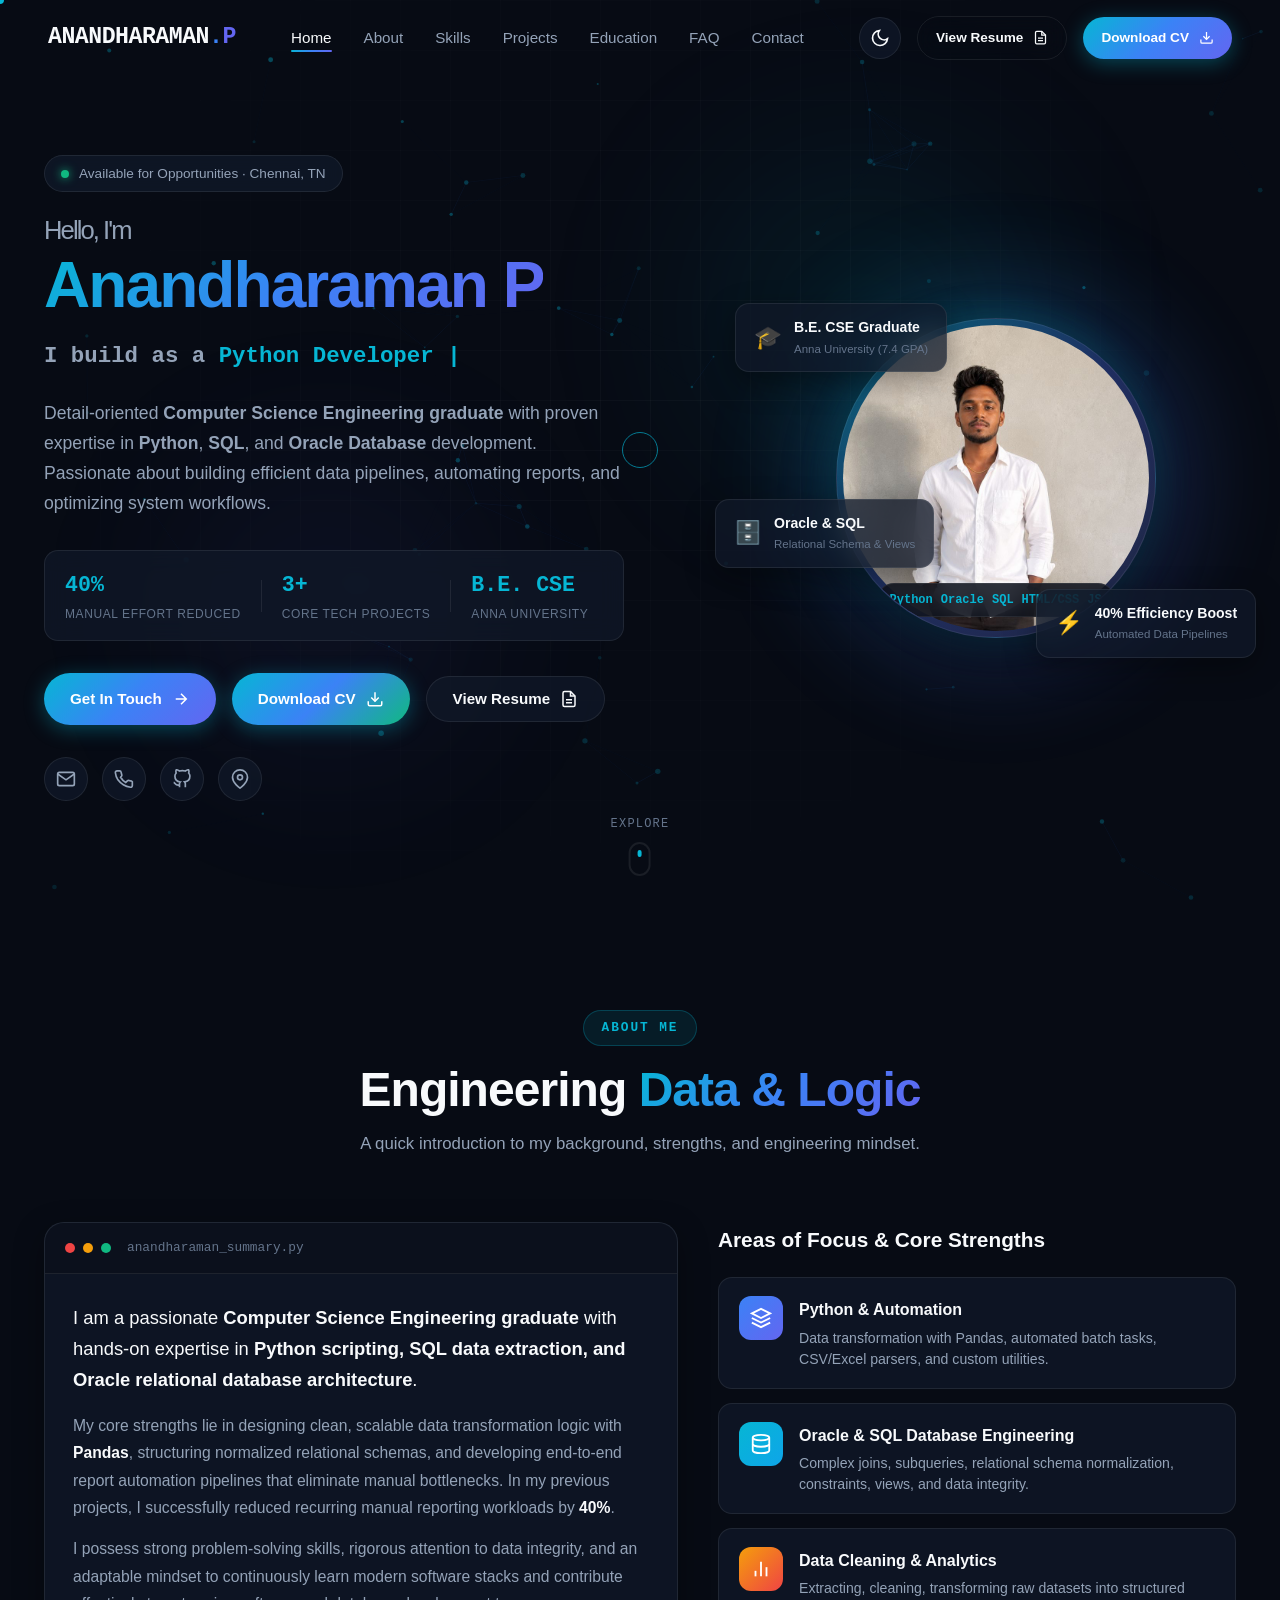
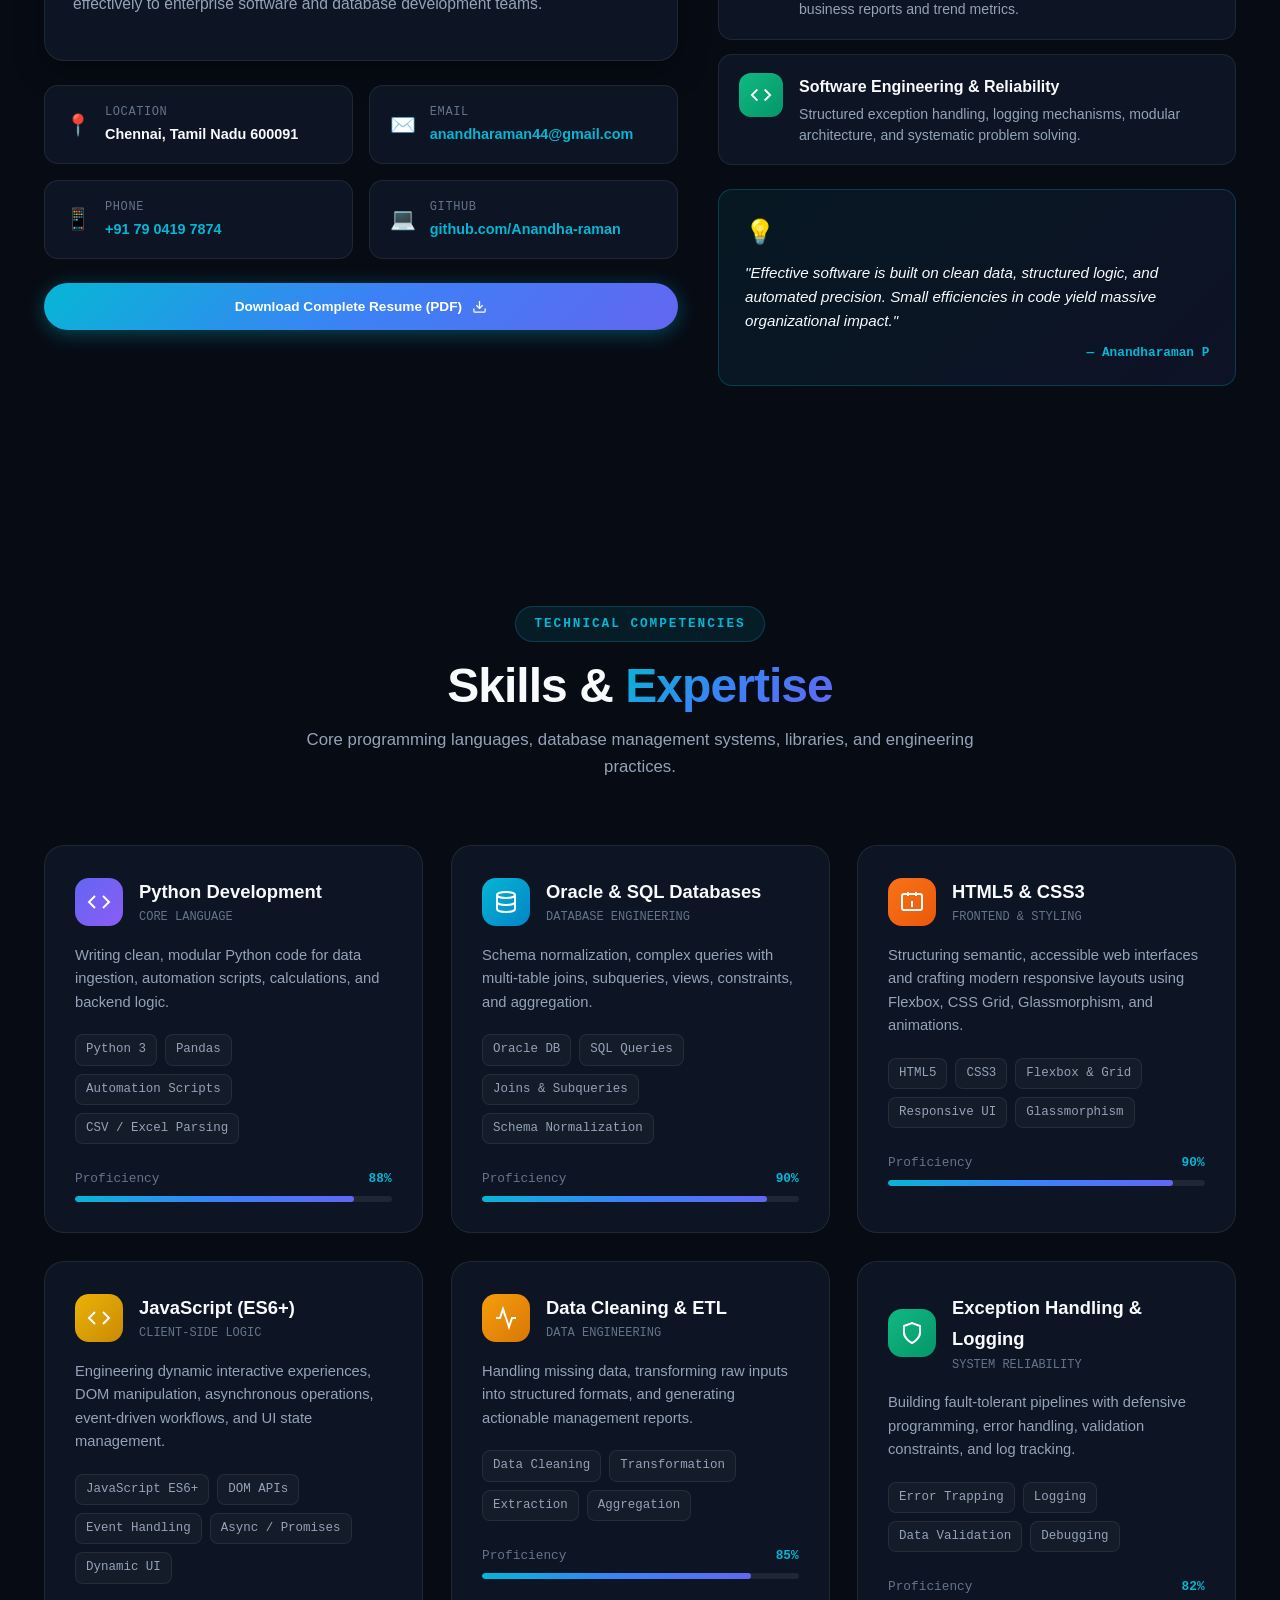
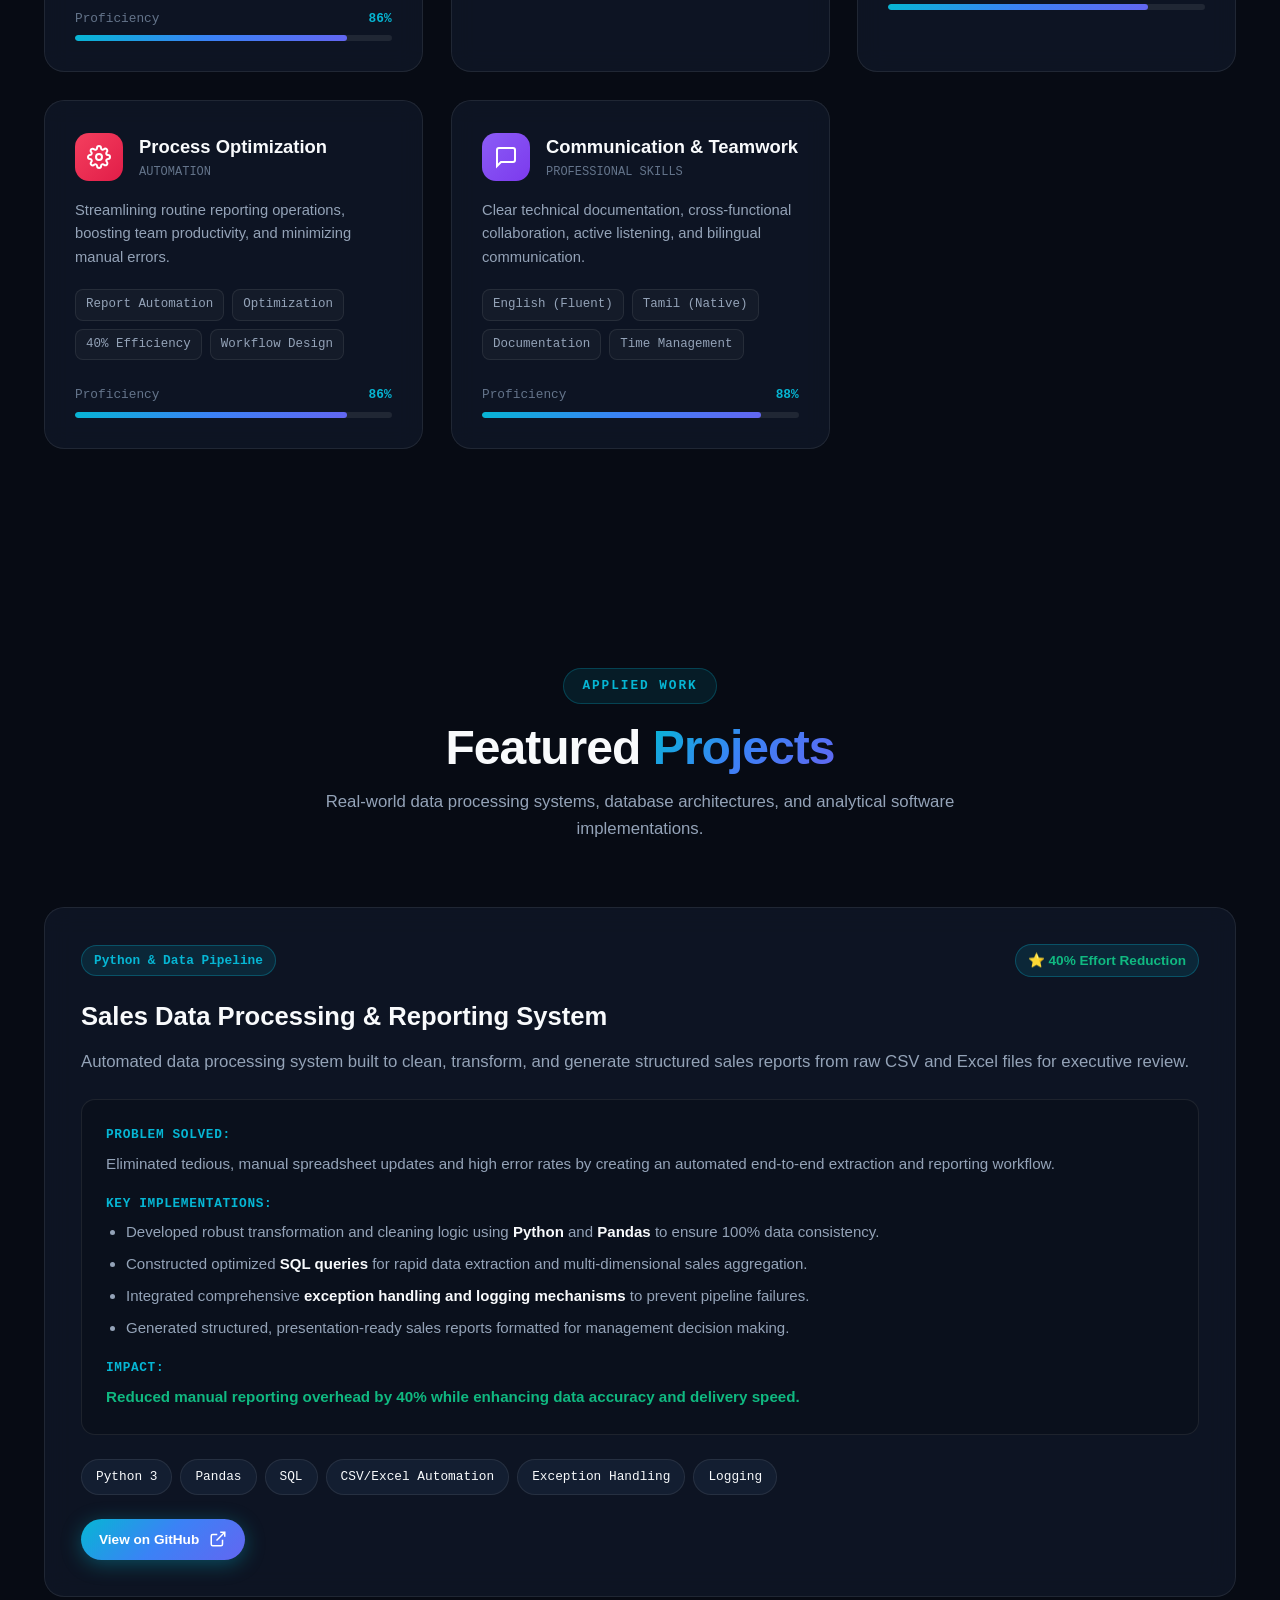
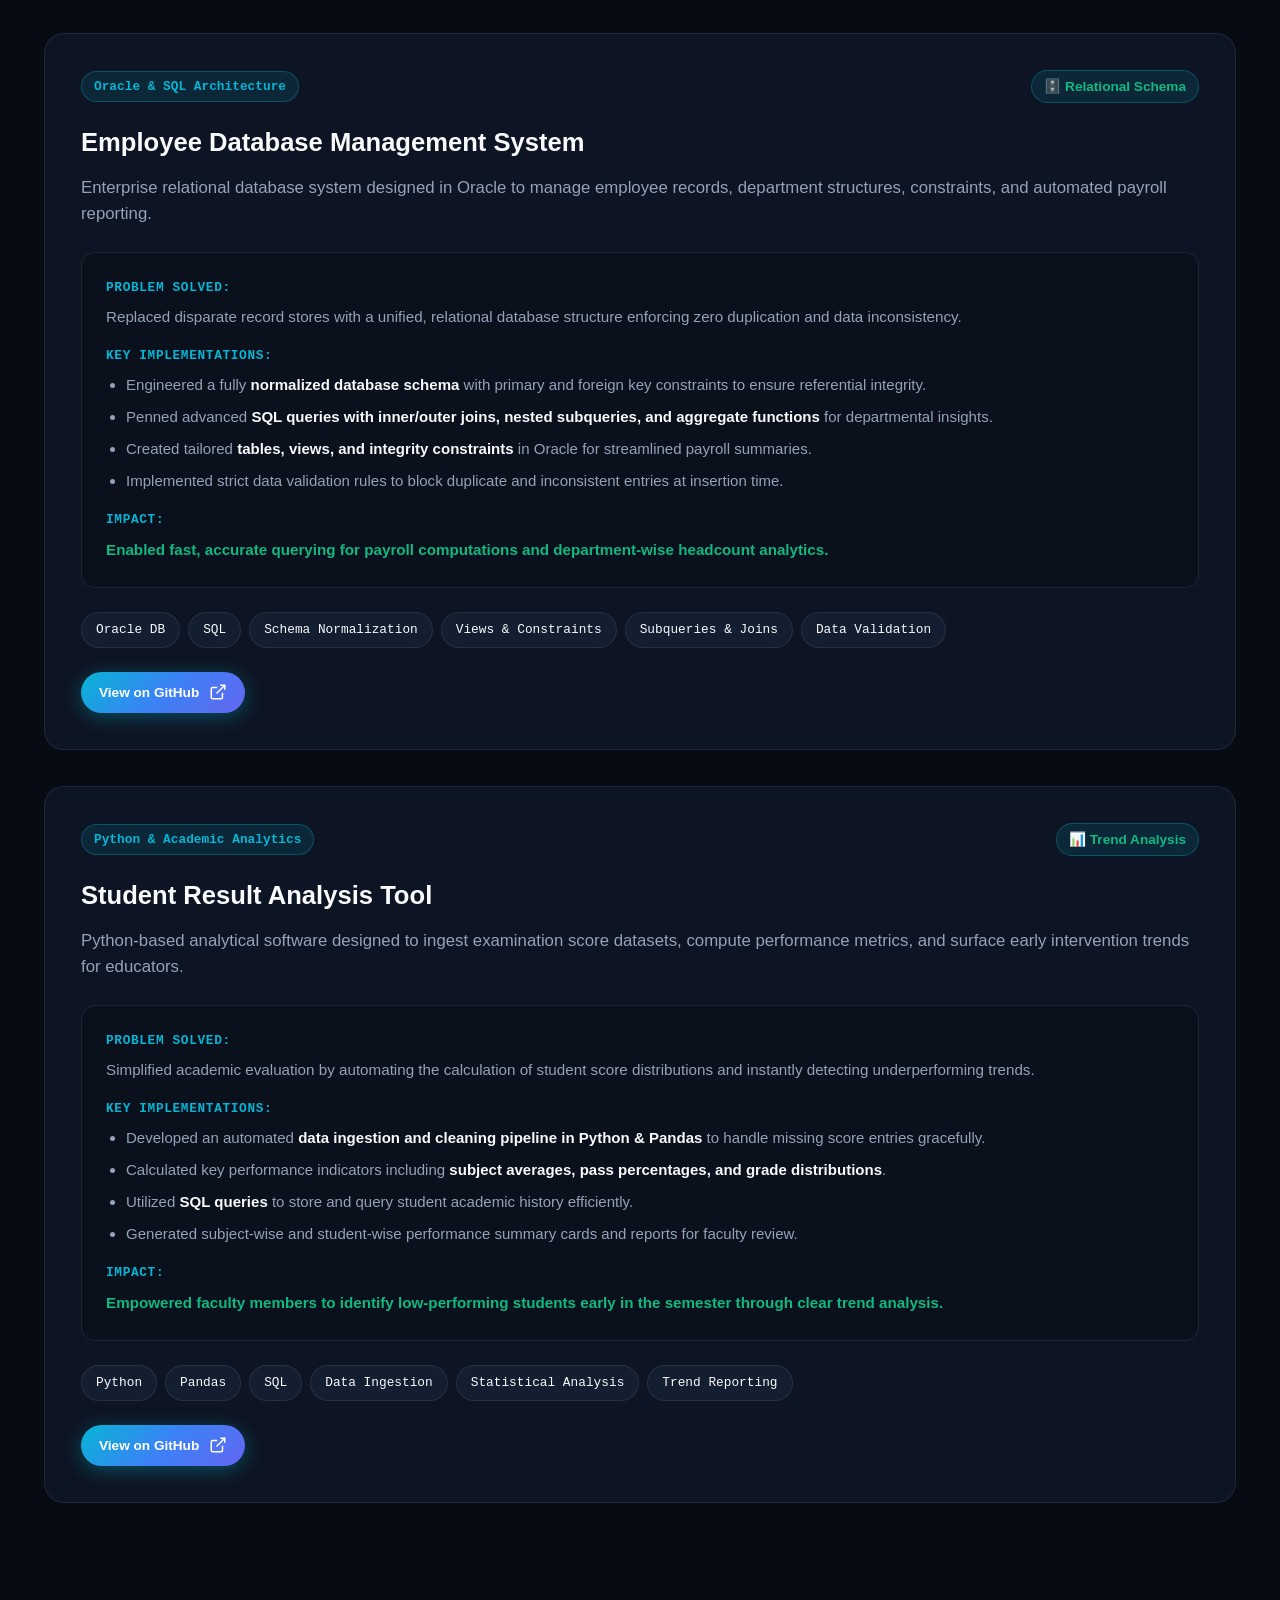
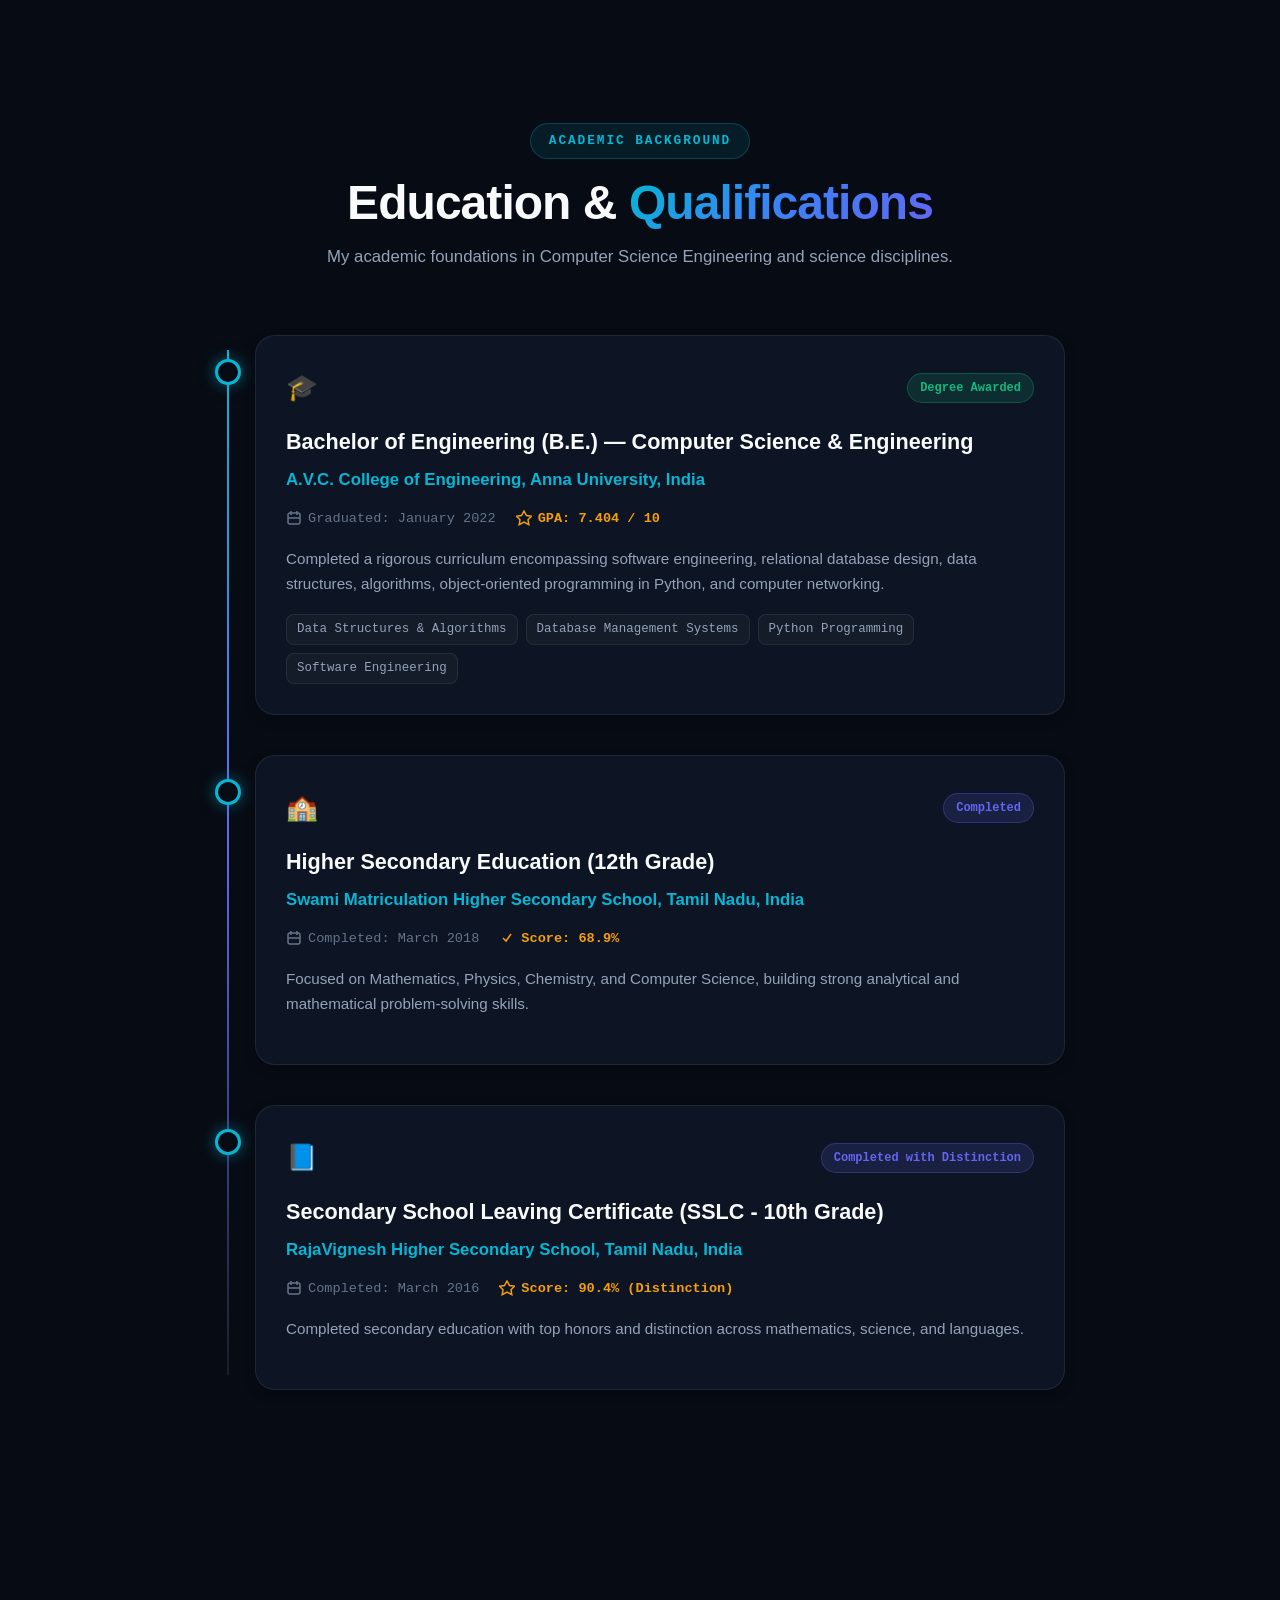
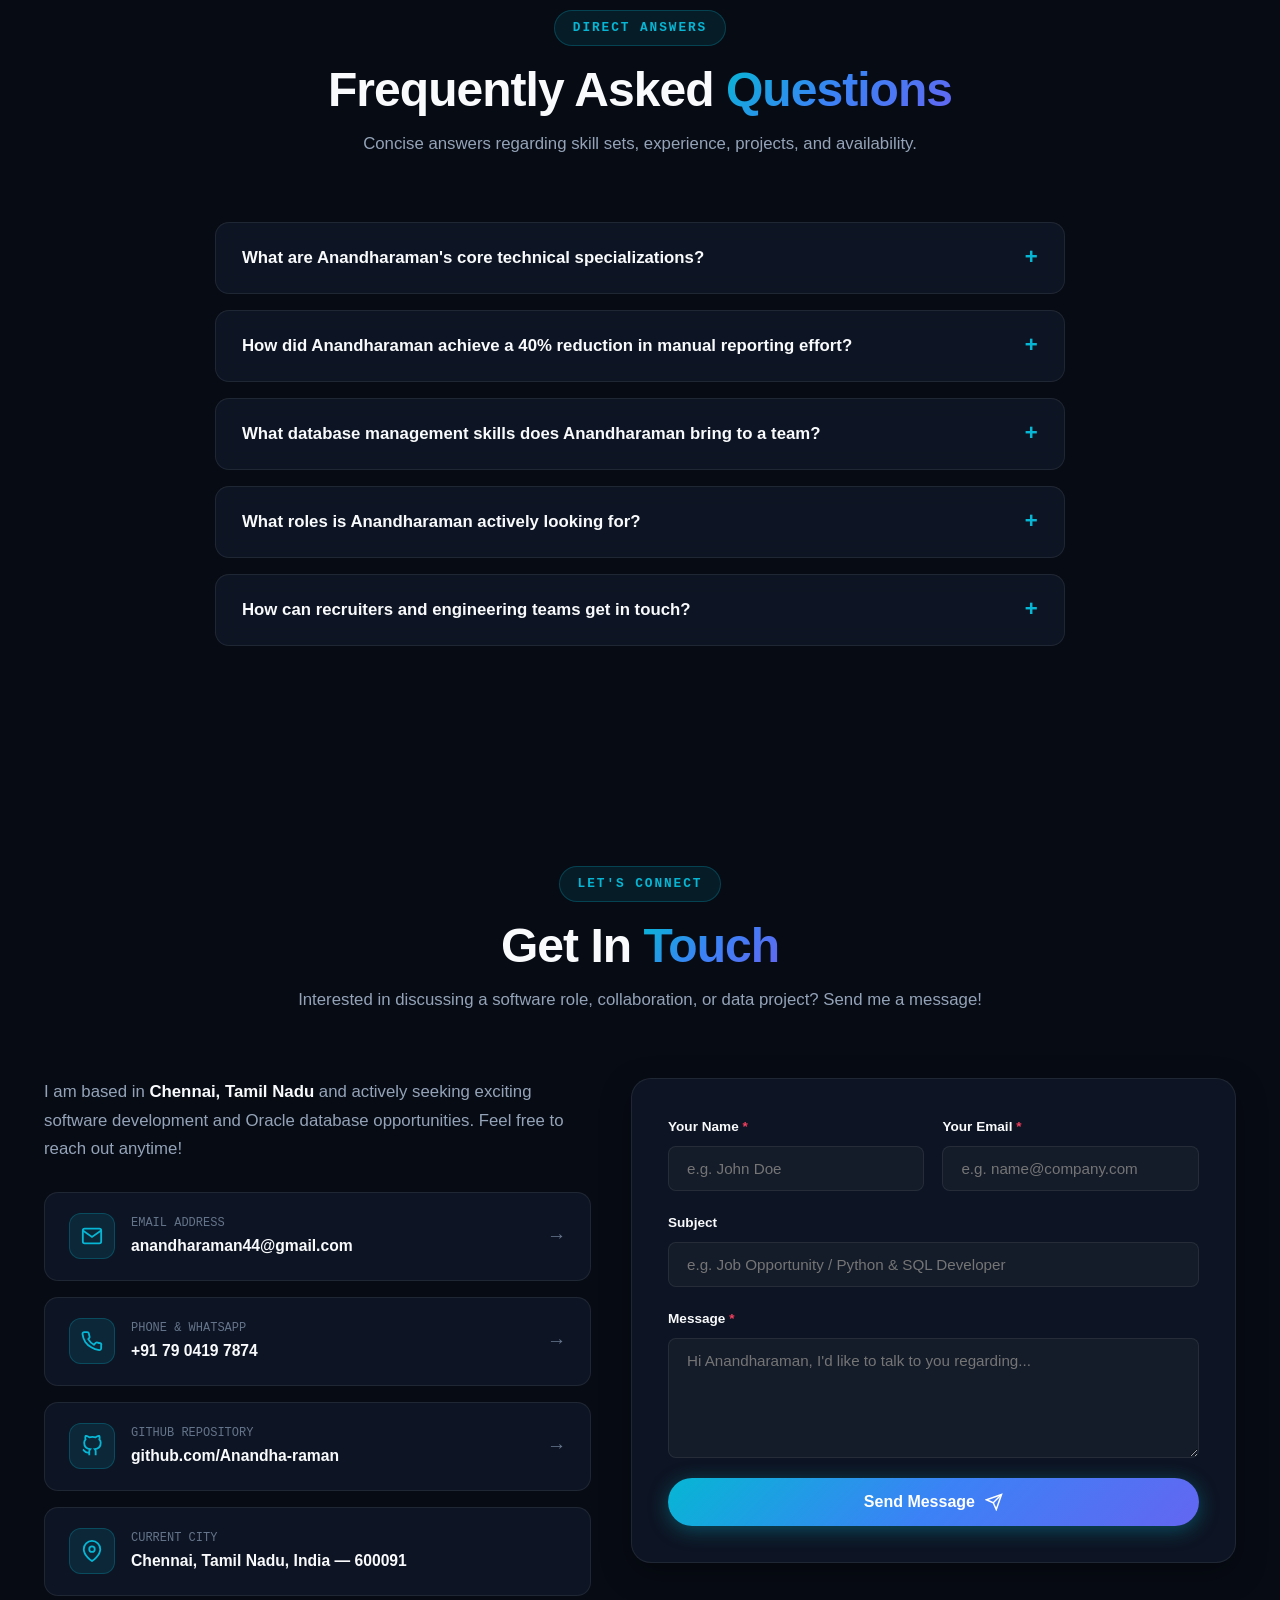
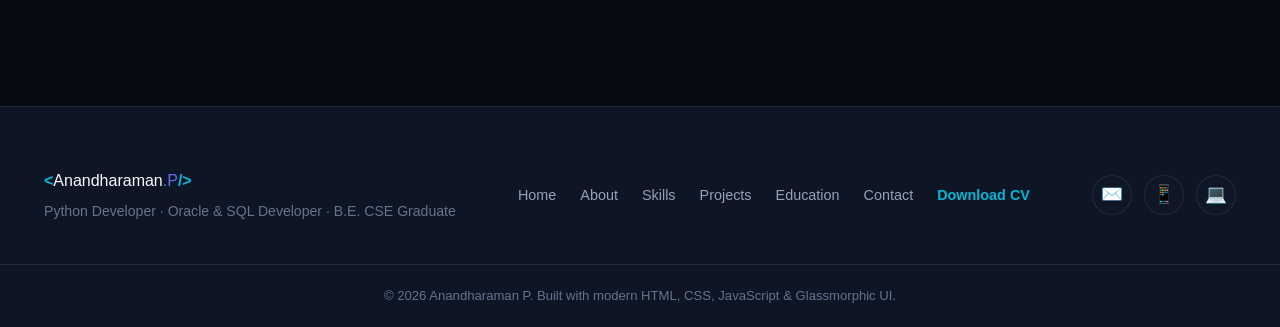
==== index.html @ 37ddfb90 "Add files via upload" ====
<!DOCTYPE html>
<html lang="en" data-theme="dark">

<head>
  <meta charset="UTF-8" />
  <!-- CONSOLE FIX: Suppress harmless file:// unique origin warning (Chrome shows this for file:// + hash, does not break site) -->
  <script>
  (function(){var _e=console.error;console.error=function(){var m=[].slice.call(arguments).join(' ');if(m.indexOf('Unsafe attempt')!==-1&&m.indexOf('file:')!==-1)return;return _e.apply(console,arguments);};})();
  </script>
  <meta name="viewport" content="width=device-width, initial-scale=1.0" />
  <meta name="google-site-verification" content="portfolio-anandharaman-verification" />
  <title>Anandharaman P — Python Developer &amp; Oracle SQL Developer | Portfolio</title>

  <!-- Primary Meta Tags -->
  <meta name="description"
    content="Official portfolio of Anandharaman P — Computer Science Engineering Graduate, Python Developer, and Oracle &amp; SQL Specialist in Chennai, India. Experienced in data processing pipelines, automation, and database design." />
  <meta name="keywords"
    content="Anandharaman P, Anandharaman, Python Developer, Oracle Developer, SQL Developer, Software Developer, Data Processing, Chennai Developer, Tamil Nadu Software Engineer, Pandas, Automation" />
  <meta name="author" content="Anandharaman P" />
  <meta name="robots" content="index, follow" />

  <!-- Open Graph / Facebook / LinkedIn Meta Tags -->
  <meta property="og:type" content="website" />
  <meta property="og:url" content="https://anandha-raman.github.io/portfolio/" />
  <meta property="og:title" content="Anandharaman P — Python Developer &amp; Oracle SQL Specialist" />
  <meta property="og:description"
    content="Explore the official portfolio of Anandharaman P: Python Developer &amp; Oracle SQL Developer with expertise in data pipelines, report automation, and database engineering." />
  <meta property="og:image" content="[data-uri]" />
  <meta property="og:site_name" content="Anandharaman P Portfolio" />
  <meta property="og:locale" content="en_US" />

  <!-- Twitter / X Card Meta Tags -->
  <meta name="twitter:card" content="summary_large_image" />
  <meta name="twitter:title" content="Anandharaman P — Python &amp; Oracle SQL Developer" />
  <meta name="twitter:description"
    content="Portfolio of Anandharaman P — Computer Science Engineer skilled in Python, SQL, Oracle DB, Pandas, and Automation." />
  <meta name="twitter:image" content="[data-uri]" />

  <!-- Fonts & Icons - OFFLINE: Google Fonts removed to fix file:// CORS, using system fonts -->
  <style>
/* ==========================================================================
   PORTFOLIO STYLESHEET — ANANDHARAMAN P
   Python & Oracle SQL Developer Portfolio - OFFLINE VERSION (no external CDN)
   ========================================================================== */

/* Google Fonts removed for offline file:// support - using system font fallbacks defined in --font-main/--font-mono */

/* ==========================================================================
   THEME VARIABLES & COLOR PALETTES
   ========================================================================== */
:root {
  /* Dark Theme (Default) */
  --bg-primary: #070b14;
  --bg-secondary: #0e1626;
  --bg-card: rgba(16, 24, 40, 0.75);
  --bg-card-hover: rgba(22, 33, 54, 0.85);
  --bg-glass: rgba(255, 255, 255, 0.03);
  --border-glass: rgba(255, 255, 255, 0.08);
  --border-glow: rgba(6, 182, 212, 0.4);

  --text-primary: #f8fafc;
  --text-secondary: #94a3b8;
  --text-muted: #64748b;

  --accent-cyan: #06b6d4;
  --accent-blue: #3b82f6;
  --accent-indigo: #6366f1;
  --accent-violet: #8b5cf6;
  --accent-emerald: #10b981;
  --accent-amber: #f59e0b;
  --accent-rose: #f43f5e;

  --gradient-accent: linear-gradient(135deg, #06b6d4 0%, #3b82f6 50%, #6366f1 100%);
  --gradient-glow: radial-gradient(circle at 50% 50%, rgba(6, 182, 212, 0.15), transparent 70%);

  --shadow-sm: 0 4px 12px rgba(0, 0, 0, 0.25);
  --shadow-md: 0 10px 30px rgba(0, 0, 0, 0.35);
  --shadow-lg: 0 20px 50px rgba(0, 0, 0, 0.5);
  --shadow-glow: 0 0 35px rgba(6, 182, 212, 0.25);

  --font-main: 'Outfit', -apple-system, BlinkMacSystemFont, 'Segoe UI', Roboto, sans-serif;
  --font-mono: 'JetBrains Mono', monospace;

  --nav-height: 76px;
  --radius-lg: 20px;
  --radius-md: 14px;
  --radius-sm: 8px;
  --radius-pill: 9999px;

  --transition-fast: 0.2s cubic-bezier(0.4, 0, 0.2, 1);
  --transition-smooth: 0.35s cubic-bezier(0.4, 0, 0.2, 1);
}

[data-theme="light"] {
  --bg-primary: #f8fafc;
  --bg-secondary: #f1f5f9;
  --bg-card: rgba(255, 255, 255, 0.85);
  --bg-card-hover: #ffffff;
  --bg-glass: rgba(0, 0, 0, 0.02);
  --border-glass: rgba(0, 0, 0, 0.08);
  --border-glow: rgba(37, 99, 235, 0.3);

  --text-primary: #0f172a;
  --text-secondary: #475569;
  --text-muted: #94a3b8;

  --accent-cyan: #0284c7;
  --accent-blue: #2563eb;
  --accent-indigo: #4f46e5;
  --accent-violet: #7c3aed;
  --accent-emerald: #059669;
  --accent-amber: #d97706;
  --accent-rose: #e11d48;

  --gradient-accent: linear-gradient(135deg, #0284c7 0%, #2563eb 50%, #4f46e5 100%);
  --gradient-glow: radial-gradient(circle at 50% 50%, rgba(37, 99, 235, 0.1), transparent 70%);

  --shadow-sm: 0 4px 12px rgba(0, 0, 0, 0.05);
  --shadow-md: 0 10px 30px rgba(0, 0, 0, 0.08);
  --shadow-lg: 0 20px 50px rgba(0, 0, 0, 0.12);
  --shadow-glow: 0 0 30px rgba(37, 99, 235, 0.15);
}

/* ==========================================================================
   RESET & BASE
   ========================================================================== */
*,
*::before,
*::after {
  box-sizing: border-box;
  margin: 0;
  padding: 0;
}

html {
  scroll-behavior: smooth;
  scroll-padding-top: var(--nav-height);
  font-size: 16px;
}

body {
  font-family: var(--font-main);
  background-color: var(--bg-primary);
  color: var(--text-primary);
  line-height: 1.7;
  overflow-x: hidden;
  position: relative;
  transition: background-color var(--transition-smooth), color var(--transition-smooth);
}

a {
  color: inherit;
  text-decoration: none;
  transition: color var(--transition-fast);
}

button {
  font-family: inherit;
  cursor: pointer;
  border: none;
  background: none;
}

img {
  max-width: 100%;
  display: block;
  height: auto;
}

ul {
  list-style: none;
}

.container {
  width: 100%;
  max-width: 1240px;
  margin: 0 auto;
  padding: 0 24px;
}

/* ==========================================================================
   CUSTOM CURSOR & CANVAS
   ========================================================================== */
.cursor {
  position: fixed;
  width: 8px;
  height: 8px;
  background: var(--accent-cyan);
  border-radius: 50%;
  pointer-events: none;
  z-index: 9999;
  transform: translate(-50%, -50%);
  transition: width 0.2s, height 0.2s, background-color 0.2s;
}

.cursor-follower {
  position: fixed;
  width: 36px;
  height: 36px;
  border: 1.5px solid var(--accent-cyan);
  border-radius: 50%;
  pointer-events: none;
  z-index: 9998;
  transform: translate(-50%, -50%);
  transition: transform 0.1s ease-out, width 0.2s, height 0.2s, border-color 0.2s, background-color 0.2s;
  opacity: 0.65;
}

@media (pointer: coarse) {

  .cursor,
  .cursor-follower {
    display: none;
  }
}

#particleCanvas {
  position: fixed;
  top: 0;
  left: 0;
  width: 100%;
  height: 100%;
  pointer-events: none;
  z-index: 0;
  opacity: 0.55;
}

/* ==========================================================================
   NAVIGATION
   ========================================================================== */
header {
  position: fixed;
  top: 0;
  left: 0;
  right: 0;
  z-index: 1000;
}

.navbar {
  height: var(--nav-height);
  display: flex;
  align-items: center;
  justify-content: space-between;
  padding: 0 48px;
  transition: background 0.3s, backdrop-filter 0.3s, border-bottom 0.3s, box-shadow 0.3s;
}

.navbar.scrolled {
  background: rgba(11, 16, 27, 0.85);
  backdrop-filter: blur(20px);
  -webkit-backdrop-filter: blur(20px);
  border-bottom: 1px solid var(--border-glass);
  box-shadow: var(--shadow-sm);
}

[data-theme="light"] .navbar.scrolled {
  background: rgba(255, 255, 255, 0.88);
}

.nav-brand .logo-text {
  font-size: 1.45rem;
  font-weight: 800;
  letter-spacing: -0.5px;
  color: var(--text-primary);
  font-family: var(--font-mono);
  display: flex;
  align-items: center;
}

.logo-bracket {
  color: var(--accent-cyan);
  font-weight: 700;
}

.logo-dot {
  color: var(--accent-blue);
}

.logo-accent {
  color: var(--accent-indigo);
}

.nav-links {
  display: flex;
  align-items: center;
  gap: 32px;
}

.nav-link {
  font-size: 0.95rem;
  font-weight: 500;
  color: var(--text-secondary);
  position: relative;
  padding: 6px 0;
  transition: color var(--transition-fast);
}

.nav-link::after {
  content: '';
  position: absolute;
  bottom: 0;
  left: 0;
  width: 0;
  height: 2px;
  background: var(--gradient-accent);
  border-radius: 2px;
  transition: width var(--transition-smooth);
}

.nav-link:hover,
.nav-link.active {
  color: var(--text-primary);
}

.nav-link:hover::after,
.nav-link.active::after {
  width: 100%;
}

.nav-actions {
  display: flex;
  align-items: center;
  gap: 16px;
}

.theme-toggle-btn {
  width: 42px;
  height: 42px;
  border-radius: 50%;
  display: flex;
  align-items: center;
  justify-content: center;
  background: var(--bg-card);
  border: 1px solid var(--border-glass);
  color: var(--text-primary);
  transition: all var(--transition-fast);
}

.theme-toggle-btn:hover {
  background: var(--bg-card-hover);
  border-color: var(--accent-cyan);
  transform: rotate(15deg);
}

.sun-icon {
  width: 20px;
  height: 20px;
  display: none;
}

.moon-icon {
  width: 20px;
  height: 20px;
  display: block;
}

[data-theme="light"] .sun-icon {
  display: block;
}

[data-theme="light"] .moon-icon {
  display: none;
}

.hamburger {
  display: none;
  flex-direction: column;
  gap: 5px;
  padding: 8px;
  border-radius: var(--radius-sm);
  background: var(--bg-card);
  border: 1px solid var(--border-glass);
}

.hamburger span {
  width: 22px;
  height: 2px;
  background: var(--text-primary);
  border-radius: 2px;
  transition: all var(--transition-fast);
}

.hamburger.open span:nth-child(1) {
  transform: rotate(45deg) translate(5px, 5px);
}

.hamburger.open span:nth-child(2) {
  opacity: 0;
}

.hamburger.open span:nth-child(3) {
  transform: rotate(-45deg) translate(5px, -5px);
}

/* ==========================================================================
   BUTTONS & COMMON UI
   ========================================================================== */
.btn {
  display: inline-flex;
  align-items: center;
  justify-content: center;
  gap: 10px;
  padding: 13px 26px;
  font-size: 0.95rem;
  font-weight: 600;
  border-radius: var(--radius-pill);
  transition: all var(--transition-smooth);
  position: relative;
  overflow: hidden;
  white-space: nowrap;
}

.btn svg {
  width: 18px;
  height: 18px;
  transition: transform var(--transition-fast);
}

.btn:hover svg {
  transform: translateX(3px);
}

.btn-primary {
  background: var(--gradient-accent);
  color: #ffffff;
  box-shadow: 0 4px 20px rgba(6, 182, 212, 0.35);
}

.btn-primary:hover {
  box-shadow: 0 8px 30px rgba(6, 182, 212, 0.55);
  transform: translateY(-2px);
}

.btn-outline {
  background: transparent;
  color: var(--text-primary);
  border: 1.5px solid var(--border-glass);
  backdrop-filter: blur(10px);
}

.btn-outline:hover {
  border-color: var(--accent-cyan);
  background: rgba(6, 182, 212, 0.08);
  transform: translateY(-2px);
}

.btn-glass {
  background: var(--bg-card);
  border: 1px solid var(--border-glass);
  color: var(--text-primary);
  backdrop-filter: blur(10px);
}

.btn-glass:hover {
  background: var(--bg-card-hover);
  border-color: var(--accent-indigo);
  transform: translateY(-2px);
}

.btn-sm {
  padding: 9px 18px;
  font-size: 0.85rem;
}

.icon-sm {
  width: 15px !important;
  height: 15px !important;
}

.btn-accent {
  background: linear-gradient(135deg, #06b6d4 0%, #3b82f6 50%, #10b981 100%);
  color: #ffffff;
  box-shadow: 0 4px 20px rgba(6, 182, 212, 0.35);
}

.btn-accent:hover {
  box-shadow: 0 8px 30px rgba(6, 182, 212, 0.55);
  transform: translateY(-2px);
}

.about-download-box {
  margin-top: 24px;
}

.about-download-box .btn {
  width: 100%;
  padding: 12px 20px;
}

.modal-actions {
  display: flex;
  align-items: center;
  gap: 12px;
  flex-wrap: wrap;
}

.footer-download-link {
  color: var(--accent-cyan) !important;
  font-weight: 600;
}

.accent-text {
  background: var(--gradient-accent);
  -webkit-background-clip: text;
  -webkit-text-fill-color: transparent;
  background-clip: text;
}

.accent-link {
  color: var(--accent-cyan);
  font-weight: 600;
  text-decoration: underline;
  text-underline-offset: 4px;
}

/* ==========================================================================
   SECTIONS GENERAL
   ========================================================================== */
.section {
  padding: 110px 0;
  position: relative;
  z-index: 1;
}

.section-header {
  text-align: center;
  max-width: 700px;
  margin: 0 auto 64px;
}

.section-tag {
  display: inline-block;
  font-family: var(--font-mono);
  font-size: 0.8rem;
  font-weight: 600;
  text-transform: uppercase;
  letter-spacing: 0.15em;
  color: var(--accent-cyan);
  background: rgba(6, 182, 212, 0.1);
  border: 1px solid rgba(6, 182, 212, 0.25);
  border-radius: var(--radius-pill);
  padding: 6px 18px;
  margin-bottom: 16px;
}

.section-title {
  font-size: clamp(2rem, 3.8vw, 3rem);
  font-weight: 800;
  letter-spacing: -0.02em;
  line-height: 1.15;
  margin-bottom: 14px;
}

.section-subtitle {
  font-size: 1.05rem;
  color: var(--text-secondary);
  line-height: 1.6;
}

/* ==========================================================================
   SCROLL REVEAL ANIMATIONS
   ========================================================================== */
.reveal-up,
.reveal-left,
.reveal-right {
  opacity: 0;
  transition: opacity 0.8s cubic-bezier(0.16, 1, 0.3, 1), transform 0.8s cubic-bezier(0.16, 1, 0.3, 1);
  will-change: opacity, transform;
}

.reveal-up {
  transform: translateY(40px);
}

.reveal-left {
  transform: translateX(-40px);
}

.reveal-right {
  transform: translateX(40px);
}

.reveal-up.in-view,
.reveal-left.in-view,
.reveal-right.in-view {
  opacity: 1;
  transform: translate(0, 0);
}

/* ==========================================================================
   HERO SECTION
   ========================================================================== */
.hero {
  min-height: 100vh;
  padding-top: calc(var(--nav-height) + 40px);
  padding-bottom: 60px;
  display: flex;
  align-items: center;
  position: relative;
  overflow: hidden;
  z-index: 1;
}

.hero-bg-grid {
  position: absolute;
  top: 0;
  left: 0;
  width: 100%;
  height: 100%;
  background-image: linear-gradient(var(--border-glass) 1px, transparent 1px), linear-gradient(90deg, var(--border-glass) 1px, transparent 1px);
  background-size: 50px 50px;
  opacity: 0.35;
  mask-image: radial-gradient(circle at 50% 40%, black, transparent 80%);
  -webkit-mask-image: radial-gradient(circle at 50% 40%, black, transparent 80%);
  pointer-events: none;
}

.hero-bg-glow {
  position: absolute;
  border-radius: 50%;
  filter: blur(100px);
  pointer-events: none;
  opacity: 0.45;
  z-index: -1;
}

.hero-glow-1 {
  width: 450px;
  height: 450px;
  top: 10%;
  right: 15%;
  background: radial-gradient(circle, rgba(6, 182, 212, 0.35), transparent 70%);
}

.hero-glow-2 {
  width: 400px;
  height: 400px;
  bottom: 10%;
  left: 10%;
  background: radial-gradient(circle, rgba(99, 102, 241, 0.3), transparent 70%);
}

.hero-container {
  width: 100%;
  max-width: 1240px;
  margin: 0 auto;
  padding: 0 24px;
  display: grid;
  grid-template-columns: 1.15fr 0.85fr;
  align-items: center;
  gap: 60px;
}

.hero-badge {
  display: inline-flex;
  align-items: center;
  gap: 10px;
  background: rgba(16, 24, 40, 0.8);
  border: 1px solid var(--border-glass);
  padding: 6px 16px;
  border-radius: var(--radius-pill);
  font-size: 0.85rem;
  font-weight: 500;
  color: var(--text-secondary);
  margin-bottom: 24px;
  backdrop-filter: blur(10px);
}

[data-theme="light"] .hero-badge {
  background: rgba(255, 255, 255, 0.9);
}

.badge-pulse {
  width: 8px;
  height: 8px;
  border-radius: 50%;
  background: var(--accent-emerald);
  box-shadow: 0 0 10px var(--accent-emerald);
  animation: pulseGlow 2s infinite;
}

@keyframes pulseGlow {
  0% {
    transform: scale(0.95);
    box-shadow: 0 0 0 0 rgba(16, 185, 129, 0.7);
  }

  70% {
    transform: scale(1.1);
    box-shadow: 0 0 0 8px rgba(16, 185, 129, 0);
  }

  100% {
    transform: scale(0.95);
    box-shadow: 0 0 0 0 rgba(16, 185, 129, 0);
  }
}

.hero-name {
  font-size: clamp(2.5rem, 5vw, 4.2rem);
  font-weight: 900;
  line-height: 1.1;
  letter-spacing: -0.03em;
  margin-bottom: 16px;
}

.hero-name .greeting {
  display: block;
  font-size: clamp(1.2rem, 2vw, 1.6rem);
  font-weight: 500;
  color: var(--text-secondary);
  margin-bottom: 6px;
}

.name-highlight {
  background: var(--gradient-accent);
  -webkit-background-clip: text;
  -webkit-text-fill-color: transparent;
  background-clip: text;
}

.hero-role {
  font-family: var(--font-mono);
  font-size: clamp(1.1rem, 2vw, 1.4rem);
  font-weight: 600;
  color: var(--text-secondary);
  margin-bottom: 24px;
  min-height: 36px;
}

.typed-text {
  color: var(--accent-cyan);
}

.typed-cursor {
  color: var(--accent-cyan);
  animation: blink 1s infinite;
}

@keyframes blink {

  0%,
  100% {
    opacity: 1;
  }

  50% {
    opacity: 0;
  }
}

.hero-desc {
  font-size: 1.1rem;
  color: var(--text-secondary);
  line-height: 1.7;
  max-width: 580px;
  margin-bottom: 32px;
}

.hero-metrics {
  display: flex;
  align-items: center;
  gap: 20px;
  padding: 16px 20px;
  background: var(--bg-card);
  border: 1px solid var(--border-glass);
  border-radius: var(--radius-md);
  backdrop-filter: blur(12px);
  margin-bottom: 32px;
  max-width: 580px;
}

.metric-pill {
  display: flex;
  flex-direction: column;
}

.metric-val {
  font-size: 1.35rem;
  font-weight: 800;
  color: var(--accent-cyan);
  font-family: var(--font-mono);
}

.metric-label {
  font-size: 0.75rem;
  color: var(--text-muted);
  text-transform: uppercase;
  letter-spacing: 0.05em;
}

.metric-divider {
  width: 1px;
  height: 32px;
  background: var(--border-glass);
}

.hero-cta {
  display: flex;
  align-items: center;
  flex-wrap: wrap;
  gap: 16px;
  margin-bottom: 32px;
}

.hero-socials {
  display: flex;
  align-items: center;
  gap: 14px;
}

.social-icon {
  width: 44px;
  height: 44px;
  border-radius: 50%;
  display: flex;
  align-items: center;
  justify-content: center;
  background: var(--bg-card);
  border: 1px solid var(--border-glass);
  color: var(--text-secondary);
  transition: all var(--transition-smooth);
}

.social-icon svg {
  width: 20px;
  height: 20px;
}

.social-icon:hover {
  background: var(--bg-card-hover);
  border-color: var(--accent-cyan);
  color: var(--accent-cyan);
  transform: translateY(-3px) scale(1.05);
  box-shadow: 0 6px 20px rgba(6, 182, 212, 0.25);
}

/* Hero Avatar with 3D Interaction */
.hero-avatar-wrap {
  position: relative;
  display: flex;
  justify-content: center;
  align-items: center;
  perspective: 1000px;
}

.avatar-glow-ring {
  position: absolute;
  width: 380px;
  height: 380px;
  border-radius: 50%;
  background: var(--gradient-accent);
  opacity: 0.25;
  filter: blur(50px);
  animation: pulseAvatar 6s infinite alternate;
}

@keyframes pulseAvatar {
  0% {
    transform: scale(0.9);
    opacity: 0.2;
  }

  100% {
    transform: scale(1.1);
    opacity: 0.35;
  }
}

.avatar-container {
  width: 320px;
  height: 320px;
  border-radius: 50%;
  padding: 6px;
  background: linear-gradient(135deg, rgba(6, 182, 212, 0.4), rgba(99, 102, 241, 0.2), rgba(255, 255, 255, 0.05));
  border: 1px solid var(--border-glass);
  box-shadow: var(--shadow-lg), var(--shadow-glow);
  position: relative;
  overflow: hidden;
  transition: transform 0.3s ease-out;
}

.avatar-photo {
  width: 100%;
  height: 100%;
  object-fit: cover;
  object-position: center top;
  border-radius: 50%;
}

.avatar-tech-overlay {
  position: absolute;
  bottom: 20px;
  left: 50%;
  transform: translateX(-50%);
  display: flex;
  gap: 8px;
  background: rgba(11, 16, 27, 0.85);
  backdrop-filter: blur(10px);
  padding: 6px 12px;
  border-radius: var(--radius-pill);
  border: 1px solid var(--border-glass);
}

.tech-chip {
  font-size: 0.75rem;
  font-family: var(--font-mono);
  font-weight: 600;
  color: var(--accent-cyan);
}

/* Floating Badges */
.floating-badge {
  position: absolute;
  display: flex;
  align-items: center;
  gap: 12px;
  padding: 12px 18px;
  background: var(--bg-card);
  border: 1px solid var(--border-glass);
  border-radius: var(--radius-md);
  backdrop-filter: blur(16px);
  box-shadow: var(--shadow-md);
  z-index: 10;
  transition: transform var(--transition-smooth);
}

.floating-badge:hover {
  transform: translateY(-4px) scale(1.03);
  border-color: var(--accent-cyan);
}

.badge-top-left {
  top: -15px;
  left: -20px;
  animation: floatAnim 4s ease-in-out infinite;
}

.badge-bottom-right {
  bottom: -20px;
  right: -20px;
  animation: floatAnim 4s ease-in-out infinite 2s;
}

.badge-bottom-left {
  bottom: 70px;
  left: -40px;
  animation: floatAnim 5s ease-in-out infinite 1s;
}

@keyframes floatAnim {

  0%,
  100% {
    transform: translateY(0);
  }

  50% {
    transform: translateY(-8px);
  }
}

.fb-icon {
  font-size: 1.4rem;
}

.fb-content {
  display: flex;
  flex-direction: column;
}

.fb-title {
  font-size: 0.88rem;
  font-weight: 700;
  color: var(--text-primary);
}

.fb-subtitle {
  font-size: 0.72rem;
  color: var(--text-muted);
}

.scroll-indicator {
  position: absolute;
  bottom: 24px;
  left: 50%;
  transform: translateX(-50%);
  display: flex;
  flex-direction: column;
  align-items: center;
  gap: 8px;
  color: var(--text-muted);
  font-size: 0.75rem;
  font-family: var(--font-mono);
  text-transform: uppercase;
  letter-spacing: 0.1em;
  transition: color var(--transition-fast);
}

.scroll-indicator:hover {
  color: var(--accent-cyan);
}

.mouse-icon {
  width: 22px;
  height: 34px;
  border: 2px solid var(--border-glass);
  border-radius: 12px;
  position: relative;
}

.mouse-icon .wheel {
  width: 4px;
  height: 7px;
  background: var(--accent-cyan);
  border-radius: 2px;
  position: absolute;
  top: 6px;
  left: 50%;
  transform: translateX(-50%);
  animation: mouseWheel 1.8s infinite;
}

@keyframes mouseWheel {
  0% {
    transform: translate(-50%, 0);
    opacity: 1;
  }

  100% {
    transform: translate(-50%, 12px);
    opacity: 0;
  }
}

/* ==========================================================================
   ABOUT SECTION
   ========================================================================== */
.about-grid {
  display: grid;
  grid-template-columns: 1.1fr 0.9fr;
  gap: 40px;
  align-items: start;
}

.bio-card {
  background: var(--bg-card);
  border: 1px solid var(--border-glass);
  border-radius: var(--radius-lg);
  overflow: hidden;
  backdrop-filter: blur(12px);
  box-shadow: var(--shadow-md);
  margin-bottom: 24px;
}

.bio-card-header {
  display: flex;
  align-items: center;
  gap: 8px;
  padding: 14px 20px;
  background: rgba(0, 0, 0, 0.2);
  border-bottom: 1px solid var(--border-glass);
}

.terminal-dot {
  width: 10px;
  height: 10px;
  border-radius: 50%;
}

.terminal-dot.red {
  background: #ef4444;
}

.terminal-dot.yellow {
  background: #f59e0b;
}

.terminal-dot.green {
  background: #10b981;
}

.terminal-title {
  margin-left: 8px;
  font-family: var(--font-mono);
  font-size: 0.8rem;
  color: var(--text-muted);
}

.bio-card-body {
  padding: 28px;
}

.about-lead {
  font-size: 1.15rem;
  font-weight: 500;
  color: var(--text-primary);
  line-height: 1.7;
  margin-bottom: 16px;
}

.about-text {
  font-size: 0.98rem;
  color: var(--text-secondary);
  line-height: 1.75;
  margin-bottom: 14px;
}

.about-text strong {
  color: var(--text-primary);
}

.about-info-grid {
  display: grid;
  grid-template-columns: repeat(2, 1fr);
  gap: 16px;
}

.info-item {
  display: flex;
  align-items: center;
  gap: 14px;
  padding: 16px 20px;
  background: var(--bg-card);
  border: 1px solid var(--border-glass);
  border-radius: var(--radius-md);
  backdrop-filter: blur(10px);
  transition: all var(--transition-smooth);
}

.info-item:hover {
  border-color: var(--accent-cyan);
  transform: translateY(-2px);
  box-shadow: var(--shadow-sm);
}

.info-icon {
  font-size: 1.3rem;
}

.info-meta {
  display: flex;
  flex-direction: column;
}

.info-title {
  font-size: 0.75rem;
  color: var(--text-muted);
  text-transform: uppercase;
  letter-spacing: 0.05em;
  font-family: var(--font-mono);
}

.info-desc {
  font-size: 0.9rem;
  font-weight: 600;
  color: var(--text-primary);
}

.info-link {
  font-size: 0.9rem;
  font-weight: 600;
  color: var(--accent-cyan);
}

.info-link:hover {
  text-decoration: underline;
}

/* About Focus List */
.focus-heading {
  font-size: 1.3rem;
  font-weight: 700;
  margin-bottom: 20px;
  color: var(--text-primary);
}

.focus-cards-list {
  display: flex;
  flex-direction: column;
  gap: 14px;
  margin-bottom: 24px;
}

.focus-card {
  display: flex;
  align-items: flex-start;
  gap: 16px;
  padding: 18px 20px;
  background: var(--bg-card);
  border: 1px solid var(--border-glass);
  border-radius: var(--radius-md);
  backdrop-filter: blur(10px);
  transition: all var(--transition-smooth);
}

.focus-card:hover {
  background: var(--bg-card-hover);
  border-color: var(--border-glow);
  transform: translateX(4px);
}

.focus-icon-wrap {
  width: 44px;
  height: 44px;
  border-radius: 12px;
  display: flex;
  align-items: center;
  justify-content: center;
  flex-shrink: 0;
}

.focus-icon-wrap svg {
  width: 22px;
  height: 22px;
  color: #ffffff;
}

.bg-python {
  background: linear-gradient(135deg, #3b82f6, #6366f1);
}

.bg-oracle {
  background: linear-gradient(135deg, #06b6d4, #0ea5e9);
}

.bg-data {
  background: linear-gradient(135deg, #f59e0b, #ef4444);
}

.bg-soft {
  background: linear-gradient(135deg, #10b981, #059669);
}

.focus-details {
  display: flex;
  flex-direction: column;
}

.focus-title {
  font-size: 1rem;
  font-weight: 700;
  color: var(--text-primary);
  margin-bottom: 4px;
}

.focus-desc {
  font-size: 0.88rem;
  color: var(--text-secondary);
  line-height: 1.5;
}

.quote-card {
  padding: 22px 26px;
  background: linear-gradient(135deg, rgba(6, 182, 212, 0.08), rgba(99, 102, 241, 0.08));
  border: 1px solid rgba(6, 182, 212, 0.25);
  border-radius: var(--radius-md);
  position: relative;
}

.quote-icon {
  font-size: 1.5rem;
  margin-bottom: 8px;
}

.quote-content {
  font-style: italic;
  font-size: 0.95rem;
  color: var(--text-primary);
  line-height: 1.6;
  margin-bottom: 8px;
}

.quote-author {
  font-family: var(--font-mono);
  font-size: 0.8rem;
  color: var(--accent-cyan);
  font-weight: 600;
  text-align: right;
}

/* ==========================================================================
   SKILLS SECTION
   ========================================================================== */
.skills-grid {
  display: grid;
  grid-template-columns: repeat(auto-fill, minmax(350px, 1fr));
  gap: 28px;
}

.skill-card {
  background: var(--bg-card);
  border: 1px solid var(--border-glass);
  border-radius: var(--radius-lg);
  padding: 30px;
  backdrop-filter: blur(12px);
  position: relative;
  overflow: hidden;
  transition: all var(--transition-smooth);
}

.skill-card:hover {
  transform: translateY(-6px);
  border-color: var(--border-glow);
  box-shadow: var(--shadow-md), var(--shadow-glow);
}

.skill-card-glow {
  position: absolute;
  top: 0;
  left: 0;
  width: 100%;
  height: 3px;
  background: var(--gradient-accent);
  opacity: 0;
  transition: opacity var(--transition-smooth);
}

.skill-card:hover .skill-card-glow {
  opacity: 1;
}

.skill-header {
  display: flex;
  align-items: center;
  gap: 16px;
  margin-bottom: 16px;
}

.skill-icon {
  width: 48px;
  height: 48px;
  border-radius: 14px;
  display: flex;
  align-items: center;
  justify-content: center;
  flex-shrink: 0;
}

.skill-icon svg {
  width: 24px;
  height: 24px;
  color: #ffffff;
}

.bg-indigo {
  background: linear-gradient(135deg, #6366f1, #8b5cf6);
}

.bg-cyan {
  background: linear-gradient(135deg, #06b6d4, #0284c7);
}

.bg-orange {
  background: linear-gradient(135deg, #f97316, #ea580c);
}

.bg-yellow {
  background: linear-gradient(135deg, #eab308, #ca8a04);
}

.bg-amber {
  background: linear-gradient(135deg, #f59e0b, #d97706);
}

.bg-emerald {
  background: linear-gradient(135deg, #10b981, #059669);
}

.bg-rose {
  background: linear-gradient(135deg, #f43f5e, #e11d48);
}

.bg-violet {
  background: linear-gradient(135deg, #8b5cf6, #7c3aed);
}

.skill-title-wrap {
  display: flex;
  flex-direction: column;
}

.skill-name {
  font-size: 1.15rem;
  font-weight: 700;
  color: var(--text-primary);
}

.skill-category {
  font-size: 0.75rem;
  color: var(--text-muted);
  font-family: var(--font-mono);
  text-transform: uppercase;
}

.skill-description {
  font-size: 0.92rem;
  color: var(--text-secondary);
  line-height: 1.6;
  margin-bottom: 20px;
  min-height: 44px;
}

.skill-tags {
  display: flex;
  flex-wrap: wrap;
  gap: 8px;
  margin-bottom: 24px;
}

.stag {
  font-size: 0.78rem;
  font-family: var(--font-mono);
  padding: 4px 10px;
  border-radius: var(--radius-sm);
  background: var(--bg-glass);
  border: 1px solid var(--border-glass);
  color: var(--text-secondary);
}

.skill-bar-wrap {
  margin-top: auto;
}

.skill-bar-info {
  display: flex;
  justify-content: space-between;
  font-size: 0.8rem;
  font-family: var(--font-mono);
  color: var(--text-muted);
  margin-bottom: 6px;
}

.skill-pct {
  color: var(--accent-cyan);
  font-weight: 600;
}

.skill-bar {
  height: 6px;
  background: rgba(255, 255, 255, 0.08);
  border-radius: 4px;
  overflow: hidden;
}

[data-theme="light"] .skill-bar {
  background: rgba(0, 0, 0, 0.08);
}

.skill-bar-fill {
  height: 100%;
  background: var(--gradient-accent);
  border-radius: 4px;
  transition: width 1.2s cubic-bezier(0.16, 1, 0.3, 1);
}

/* ==========================================================================
   FEATURED PROJECTS SECTION
   ========================================================================== */
.projects-container {
  display: flex;
  flex-direction: column;
  gap: 36px;
}

.project-card {
  background: var(--bg-card);
  border: 1px solid var(--border-glass);
  border-radius: var(--radius-lg);
  padding: 36px;
  backdrop-filter: blur(14px);
  position: relative;
  overflow: hidden;
  transition: all var(--transition-smooth);
}

.project-card:hover {
  transform: translateY(-4px);
  border-color: var(--border-glow);
  box-shadow: var(--shadow-lg), var(--shadow-glow);
}

.project-card-glow {
  position: absolute;
  top: 0;
  left: 0;
  width: 4px;
  height: 100%;
  background: var(--gradient-accent);
  opacity: 0;
  transition: opacity var(--transition-smooth);
}

.project-card:hover .project-card-glow {
  opacity: 1;
}

.project-banner {
  display: flex;
  align-items: center;
  justify-content: space-between;
  flex-wrap: wrap;
  gap: 12px;
  margin-bottom: 18px;
}

.project-badge {
  font-family: var(--font-mono);
  font-size: 0.8rem;
  font-weight: 600;
  color: var(--accent-cyan);
  background: rgba(6, 182, 212, 0.12);
  border: 1px solid rgba(6, 182, 212, 0.3);
  padding: 4px 12px;
  border-radius: var(--radius-pill);
}

.project-metric-badge {
  font-size: 0.85rem;
  font-weight: 700;
  color: var(--accent-emerald);
  background: rgba(6, 182, 212, 0.12);
  border: 1px solid rgba(6, 182, 212, 0.3);
  padding: 4px 12px;
  border-radius: var(--radius-pill);
}

.project-title {
  font-size: 1.6rem;
  font-weight: 800;
  color: var(--text-primary);
  margin-bottom: 10px;
}

.project-tagline {
  font-size: 1.05rem;
  color: var(--text-secondary);
  line-height: 1.6;
  margin-bottom: 24px;
}

.project-breakdown {
  display: flex;
  flex-direction: column;
  gap: 16px;
  background: rgba(0, 0, 0, 0.18);
  border: 1px solid var(--border-glass);
  border-radius: var(--radius-md);
  padding: 24px;
  margin-bottom: 24px;
}

[data-theme="light"] .project-breakdown {
  background: rgba(255, 255, 255, 0.6);
}

.breakdown-item {
  display: flex;
  flex-direction: column;
  gap: 6px;
}

.breakdown-label {
  font-family: var(--font-mono);
  font-size: 0.8rem;
  font-weight: 700;
  text-transform: uppercase;
  color: var(--accent-cyan);
  letter-spacing: 0.05em;
}

.breakdown-text {
  font-size: 0.95rem;
  color: var(--text-secondary);
  line-height: 1.6;
}

.breakdown-list {
  display: flex;
  flex-direction: column;
  gap: 8px;
  padding-left: 20px;
  list-style: disc;
}

.breakdown-list li {
  font-size: 0.94rem;
  color: var(--text-secondary);
  line-height: 1.6;
}

.breakdown-list li strong {
  color: var(--text-primary);
}

.breakdown-highlight {
  font-size: 0.95rem;
  font-weight: 600;
  color: var(--accent-emerald);
}

.project-tech-pills {
  display: flex;
  flex-wrap: wrap;
  gap: 8px;
  margin-bottom: 24px;
}

.tech-pill {
  font-family: var(--font-mono);
  font-size: 0.8rem;
  font-weight: 500;
  padding: 6px 14px;
  background: var(--bg-card-hover);
  border: 1px solid var(--border-glass);
  border-radius: var(--radius-pill);
  color: var(--text-primary);
}

.project-actions {
  display: flex;
  align-items: center;
  gap: 16px;
}

/* ==========================================================================
   EDUCATION SECTION
   ========================================================================== */
.edu-timeline {
  position: relative;
  max-width: 850px;
  margin: 0 auto;
  padding-left: 40px;
}

.edu-timeline::before {
  content: '';
  position: absolute;
  left: 12px;
  top: 15px;
  bottom: 15px;
  width: 2px;
  background: linear-gradient(180deg, var(--accent-cyan), var(--accent-indigo), var(--border-glass));
}

.edu-item {
  position: relative;
  margin-bottom: 40px;
}

.edu-item:last-child {
  margin-bottom: 0;
}

.edu-dot {
  position: absolute;
  left: -40px;
  top: 24px;
  width: 26px;
  height: 26px;
  border-radius: 50%;
  background: var(--bg-primary);
  border: 3px solid var(--accent-cyan);
  box-shadow: 0 0 15px rgba(6, 182, 212, 0.5);
  z-index: 2;
}

.edu-card {
  background: var(--bg-card);
  border: 1px solid var(--border-glass);
  border-radius: var(--radius-lg);
  padding: 30px;
  backdrop-filter: blur(12px);
  box-shadow: var(--shadow-sm);
  transition: all var(--transition-smooth);
}

.edu-card:hover {
  transform: translateX(6px);
  border-color: var(--border-glow);
  box-shadow: var(--shadow-md);
}

.edu-card-top {
  display: flex;
  align-items: center;
  justify-content: space-between;
  margin-bottom: 14px;
}

.edu-icon-badge {
  font-size: 1.6rem;
}

.edu-status-badge {
  font-family: var(--font-mono);
  font-size: 0.75rem;
  font-weight: 600;
  padding: 4px 12px;
  border-radius: var(--radius-pill);
}

.edu-status-badge.graduated {
  background: rgba(16, 185, 129, 0.15);
  border: 1px solid rgba(16, 185, 129, 0.3);
  color: var(--accent-emerald);
}

.edu-status-badge.completed {
  background: rgba(99, 102, 241, 0.15);
  border: 1px solid rgba(99, 102, 241, 0.3);
  color: var(--accent-indigo);
}

.edu-degree-title {
  font-size: 1.35rem;
  font-weight: 800;
  color: var(--text-primary);
  margin-bottom: 6px;
}

.edu-institution-name {
  font-size: 1.05rem;
  font-weight: 600;
  color: var(--accent-cyan);
  margin-bottom: 12px;
}

.edu-meta-row {
  display: flex;
  align-items: center;
  flex-wrap: wrap;
  gap: 20px;
  margin-bottom: 16px;
}

.edu-meta-item {
  display: inline-flex;
  align-items: center;
  gap: 6px;
  font-family: var(--font-mono);
  font-size: 0.85rem;
  color: var(--text-muted);
}

.edu-meta-item svg {
  width: 16px;
  height: 16px;
}

.edu-meta-item.score-highlight {
  color: var(--accent-amber);
  font-weight: 600;
}

.edu-description {
  font-size: 0.95rem;
  color: var(--text-secondary);
  line-height: 1.65;
  margin-bottom: 18px;
}

.edu-tags {
  display: flex;
  flex-wrap: wrap;
  gap: 8px;
}

.etag {
  font-size: 0.78rem;
  font-family: var(--font-mono);
  padding: 4px 10px;
  border-radius: var(--radius-sm);
  background: var(--bg-glass);
  border: 1px solid var(--border-glass);
  color: var(--text-secondary);
}

/* ==========================================================================
   FAQ SECTION (AEO ACCORDION)
   ========================================================================== */
.faq-accordion {
  max-width: 850px;
  margin: 0 auto;
  display: flex;
  flex-direction: column;
  gap: 16px;
}

.faq-item {
  background: var(--bg-card);
  border: 1px solid var(--border-glass);
  border-radius: var(--radius-md);
  overflow: hidden;
  backdrop-filter: blur(10px);
  transition: all var(--transition-smooth);
}

.faq-item:hover,
.faq-item.active {
  border-color: var(--border-glow);
  box-shadow: var(--shadow-sm);
}

.faq-btn {
  width: 100%;
  display: flex;
  align-items: center;
  justify-content: space-between;
  padding: 22px 26px;
  text-align: left;
  color: var(--text-primary);
  font-size: 1.05rem;
  font-weight: 700;
  transition: color var(--transition-fast);
}

.faq-toggle-icon {
  font-size: 1.4rem;
  color: var(--accent-cyan);
  font-family: var(--font-mono);
  transition: transform var(--transition-smooth);
}

.faq-item.active .faq-toggle-icon {
  transform: rotate(45deg);
}

.faq-panel {
  max-height: 0;
  overflow: hidden;
  transition: max-height 0.4s cubic-bezier(0.16, 1, 0.3, 1);
}

.faq-panel-inner {
  padding: 0 26px 22px;
  font-size: 0.96rem;
  color: var(--text-secondary);
  line-height: 1.7;
}

.faq-panel-inner strong {
  color: var(--accent-cyan);
}

/* ==========================================================================
   CONTACT SECTION
   ========================================================================== */
.contact-layout {
  display: grid;
  grid-template-columns: 0.95fr 1.05fr;
  gap: 40px;
  align-items: start;
}

.contact-lead {
  font-size: 1.05rem;
  color: var(--text-secondary);
  line-height: 1.7;
  margin-bottom: 28px;
}

.contact-lead strong {
  color: var(--text-primary);
}

.contact-methods {
  display: flex;
  flex-direction: column;
  gap: 16px;
}

.contact-card {
  display: flex;
  align-items: center;
  gap: 16px;
  padding: 20px 24px;
  background: var(--bg-card);
  border: 1px solid var(--border-glass);
  border-radius: var(--radius-md);
  backdrop-filter: blur(12px);
  transition: all var(--transition-smooth);
}

.contact-card:not(.no-hover):hover {
  background: var(--bg-card-hover);
  border-color: var(--accent-cyan);
  transform: translateX(4px);
  box-shadow: var(--shadow-sm);
}

.cc-icon-wrap {
  width: 46px;
  height: 46px;
  border-radius: 12px;
  background: rgba(6, 182, 212, 0.12);
  border: 1px solid rgba(6, 182, 212, 0.25);
  display: flex;
  align-items: center;
  justify-content: center;
  color: var(--accent-cyan);
  flex-shrink: 0;
}

.cc-icon-wrap svg {
  width: 22px;
  height: 22px;
}

.cc-content {
  display: flex;
  flex-direction: column;
  flex-grow: 1;
}

.cc-label {
  font-size: 0.75rem;
  font-family: var(--font-mono);
  color: var(--text-muted);
  text-transform: uppercase;
}

.cc-value {
  font-size: 0.98rem;
  font-weight: 600;
  color: var(--text-primary);
}

.cc-arrow {
  color: var(--text-muted);
  font-size: 1.2rem;
  transition: transform var(--transition-fast), color var(--transition-fast);
}

.contact-card:hover .cc-arrow {
  color: var(--accent-cyan);
  transform: translateX(4px);
}

/* Contact Form */
.form-container {
  background: var(--bg-card);
  border: 1px solid var(--border-glass);
  border-radius: var(--radius-lg);
  padding: 36px;
  backdrop-filter: blur(14px);
  box-shadow: var(--shadow-md);
}

.contact-form {
  display: flex;
  flex-direction: column;
  gap: 20px;
}

.form-row {
  display: grid;
  grid-template-columns: repeat(2, 1fr);
  gap: 18px;
}

.form-group {
  display: flex;
  flex-direction: column;
  gap: 8px;
  position: relative;
}

.form-label {
  font-size: 0.85rem;
  font-weight: 600;
  color: var(--text-primary);
}

.form-label .required {
  color: var(--accent-rose);
}

.form-input {
  width: 100%;
  padding: 13px 18px;
  background: var(--bg-glass);
  border: 1.5px solid var(--border-glass);
  border-radius: var(--radius-sm);
  color: var(--text-primary);
  font-family: inherit;
  font-size: 0.95rem;
  transition: all var(--transition-fast);
}

.form-input:focus {
  outline: none;
  border-color: var(--accent-cyan);
  background: rgba(6, 182, 212, 0.04);
  box-shadow: 0 0 0 3px rgba(6, 182, 212, 0.15);
}

.form-textarea {
  resize: vertical;
  min-height: 120px;
}

.form-error {
  display: none;
  font-size: 0.78rem;
  color: var(--accent-rose);
  font-family: var(--font-mono);
}

.form-group.has-error .form-input {
  border-color: var(--accent-rose);
}

.form-group.has-error .form-error {
  display: block;
}

.btn-submit {
  width: 100%;
  padding: 15px;
  font-size: 1rem;
}

.form-success-banner {
  display: none;
  align-items: center;
  gap: 14px;
  padding: 16px 20px;
  background: rgba(6, 182, 212, 0.15);
  border: 1px solid rgba(6, 182, 212, 0.35);
  border-radius: var(--radius-md);
  color: var(--text-primary);
}

.form-success-banner.show {
  display: flex;
  animation: fadeIn 0.4s ease;
}

.success-icon {
  width: 32px;
  height: 32px;
  border-radius: 50%;
  background: var(--accent-emerald);
  color: #ffffff;
  display: flex;
  align-items: center;
  justify-content: center;
  font-weight: 800;
  flex-shrink: 0;
}

.success-text {
  display: flex;
  flex-direction: column;
  font-size: 0.88rem;
}

.success-text strong {
  color: var(--accent-emerald);
}

@keyframes fadeIn {
  from {
    opacity: 0;
    transform: translateY(-8px);
  }

  to {
    opacity: 1;
    transform: translateY(0);
  }
}

/* ==========================================================================
   RESUME MODAL
   ========================================================================== */
.modal-backdrop {
  position: fixed;
  top: 0;
  left: 0;
  width: 100%;
  height: 100%;
  background: rgba(0, 0, 0, 0.8);
  backdrop-filter: blur(8px);
  z-index: 99999;
  display: none;
  align-items: center;
  justify-content: center;
  padding: 24px;
  opacity: 0;
  transition: opacity 0.3s ease;
}

.modal-backdrop.open {
  display: flex;
  opacity: 1;
}

.modal-card {
  background: var(--bg-primary);
  border: 1px solid var(--border-glass);
  border-radius: var(--radius-lg);
  width: 100%;
  max-width: 860px;
  max-height: 90vh;
  display: flex;
  flex-direction: column;
  position: relative;
  box-shadow: var(--shadow-lg);
  overflow: hidden;
}

.modal-close-btn {
  position: absolute;
  top: 18px;
  right: 20px;
  font-size: 2rem;
  line-height: 1;
  color: var(--text-muted);
  transition: color var(--transition-fast);
  z-index: 10;
}

.modal-close-btn:hover {
  color: var(--text-primary);
}

.modal-header {
  padding: 28px 32px 20px;
  border-bottom: 1px solid var(--border-glass);
  display: flex;
  align-items: flex-start;
  justify-content: space-between;
  gap: 20px;
}

.modal-title {
  font-size: 1.6rem;
  font-weight: 800;
}

.modal-subtitle {
  font-size: 0.95rem;
  font-weight: 600;
  color: var(--accent-cyan);
  margin-bottom: 4px;
}

.modal-contact {
  font-size: 0.82rem;
  color: var(--text-muted);
  font-family: var(--font-mono);
}

.modal-body {
  padding: 30px 32px;
  overflow-y: auto;
  display: flex;
  flex-direction: column;
  gap: 24px;
}

.resume-sec-title {
  font-size: 1rem;
  font-weight: 800;
  letter-spacing: 0.05em;
  color: var(--accent-cyan);
  border-bottom: 1.5px solid var(--border-glass);
  padding-bottom: 6px;
  margin-bottom: 12px;
}

.resume-p {
  font-size: 0.92rem;
  line-height: 1.65;
  color: var(--text-secondary);
}

.resume-list {
  padding-left: 18px;
  list-style: disc;
}

.resume-list li {
  font-size: 0.9rem;
  color: var(--text-secondary);
  margin-bottom: 6px;
}

.resume-list strong {
  color: var(--text-primary);
}

.resume-proj {
  margin-bottom: 18px;
}

.resume-proj-title {
  font-size: 1.05rem;
  font-weight: 700;
  color: var(--text-primary);
}

.resume-proj-sub {
  font-size: 0.88rem;
  font-style: italic;
  color: var(--text-muted);
  margin-bottom: 6px;
}

.resume-bullets {
  padding-left: 20px;
  list-style: disc;
}

.resume-bullets li {
  font-size: 0.88rem;
  color: var(--text-secondary);
  line-height: 1.55;
  margin-bottom: 4px;
}

.resume-edu-entry {
  margin-bottom: 14px;
}

.resume-edu-line {
  display: flex;
  justify-content: space-between;
  font-size: 0.92rem;
}

.resume-edu-entry p {
  font-size: 0.86rem;
  color: var(--text-muted);
}

/* ==========================================================================
   FOOTER
   ========================================================================== */
.footer {
  background: var(--bg-secondary);
  border-top: 1px solid var(--border-glass);
  padding: 60px 0 0;
  position: relative;
  z-index: 1;
}

.footer-container {
  display: flex;
  align-items: center;
  justify-content: space-between;
  flex-wrap: wrap;
  gap: 30px;
  padding-bottom: 40px;
}

.footer-desc {
  font-size: 0.88rem;
  color: var(--text-muted);
  margin-top: 6px;
}

.footer-links {
  display: flex;
  gap: 24px;
  flex-wrap: wrap;
}

.footer-links a {
  font-size: 0.9rem;
  color: var(--text-secondary);
  transition: color var(--transition-fast);
}

.footer-links a:hover {
  color: var(--accent-cyan);
}

.footer-socials {
  display: flex;
  gap: 12px;
}

.footer-social-btn {
  width: 40px;
  height: 40px;
  border-radius: 50%;
  background: var(--bg-card);
  border: 1px solid var(--border-glass);
  display: flex;
  align-items: center;
  justify-content: center;
  font-size: 1.1rem;
  transition: all var(--transition-smooth);
}

.footer-social-btn:hover {
  border-color: var(--accent-cyan);
  transform: translateY(-2px);
}

.footer-bottom {
  border-top: 1px solid var(--border-glass);
  padding: 20px 0;
  text-align: center;
  font-size: 0.82rem;
  color: var(--text-muted);
}

/* ==========================================================================
   PRINT STYLES FOR RESUME
   ========================================================================== */
@media print {
  body * {
    visibility: hidden;
  }

  .modal-backdrop,
  .modal-backdrop * {
    visibility: visible;
  }

  .modal-backdrop {
    position: absolute;
    left: 0;
    top: 0;
    background: transparent;
    padding: 0;
  }

  .modal-card {
    border: none;
    box-shadow: none;
    max-height: none;
    width: 100%;
    color: #000000;
  }

  .modal-close-btn,
  .modal-header .btn {
    display: none !important;
  }

  .resume-sec-title {
    color: #000000;
    border-bottom-color: #cccccc;
  }
}

/* ==========================================================================
   RESPONSIVE BREAKPOINTS
   ========================================================================== */
@media (max-width: 1024px) {
  .navbar {
    padding: 0 28px;
  }

  .hero-container {
    grid-template-columns: 1fr;
    text-align: center;
    gap: 50px;
  }

  .hero-desc {
    margin-left: auto;
    margin-right: auto;
  }

  .hero-metrics {
    margin-left: auto;
    margin-right: auto;
  }

  .hero-cta {
    justify-content: center;
  }

  .hero-socials {
    justify-content: center;
  }

  .about-grid {
    grid-template-columns: 1fr;
  }

  .contact-layout {
    grid-template-columns: 1fr;
  }
}

@media (max-width: 768px) {
  .navbar {
    padding: 0 20px;
  }

  .nav-links {
    position: fixed;
    top: var(--nav-height);
    left: 0;
    right: 0;
    background: var(--bg-primary);
    border-bottom: 1px solid var(--border-glass);
    flex-direction: column;
    padding: 30px 20px;
    gap: 20px;
    transform: translateY(-150%);
    opacity: 0;
    pointer-events: none;
    transition: transform var(--transition-smooth), opacity var(--transition-smooth);
  }

  .nav-links.open {
    transform: translateY(0);
    opacity: 1;
    pointer-events: auto;
  }

  .hamburger {
    display: flex;
  }

  .nav-resume-btn,
  .nav-download-btn {
    display: none;
  }

  .form-row {
    grid-template-columns: 1fr;
  }

  .about-info-grid {
    grid-template-columns: 1fr;
  }

  .floating-badge {
    display: none;
  }

  .avatar-container {
    width: 260px;
    height: 260px;
  }

  .footer-container {
    flex-direction: column;
    text-align: center;
  }

  .footer-links {
    justify-content: center;
  }

  .skills-grid {
    grid-template-columns: 1fr;
  }
}
</style>
  <link rel="icon" type="image/x-icon" href="[data-uri]" />
  <link rel="icon" type="image/x-icon" href="[data-uri]" />
  <link rel="shortcut icon" href="[data-uri]" />
  <link rel="icon" type="image/svg+xml"
    href="data:image/svg+xml,<svg xmlns='http://www.w3.org/2000/svg' viewBox='0 0 100 100'><text y='.9em' font-size='90'>💼</text></svg>" /></head>

<body>

  <!-- Custom Glowing Cursor -->
  <div class="cursor" id="cursor"></div>
  <div class="cursor-follower" id="cursorFollower"></div>

  <!-- Interactive Particle Background Canvas -->
  <canvas id="particleCanvas"></canvas>

  <!-- Header & Navigation -->
  <header>
    <nav class="navbar" id="navbar" aria-label="Main Navigation">
      <div class="nav-brand">
        <a href="#home" class="logo-text">
          <span class="logo-bracket"></span>ANANDHARAMAN<span class="logo-dot">.</span><span
            class="logo-accent">P</span><span class="logo-bracket"></span>
        </a>
      </div>

      <ul class="nav-links" id="navLinks">
        <li><a href="#home" class="nav-link active" data-section="home">Home</a></li>
        <li><a href="#about" class="nav-link" data-section="about">About</a></li>
        <li><a href="#skills" class="nav-link" data-section="skills">Skills</a></li>
        <li><a href="#projects" class="nav-link" data-section="projects">Projects</a></li>
        <li><a href="#education" class="nav-link" data-section="education">Education</a></li>
        <li><a href="#faq" class="nav-link" data-section="faq">FAQ</a></li>
        <li><a href="#contact" class="nav-link" data-section="contact">Contact</a></li>
      </ul>

      <div class="nav-actions">
        <!-- Theme Toggle Button -->
        <button class="theme-toggle-btn" id="themeToggleBtn" aria-label="Toggle theme" title="Toggle Light/Dark Theme">
          <svg class="sun-icon" viewBox="0 0 24 24" fill="none" stroke="currentColor" stroke-width="2">
            <circle cx="12" cy="12" r="5" />
            <path
              d="M12 1v2M12 21v2M4.22 4.22l1.42 1.42M18.36 18.36l1.42 1.42M1 12h2M21 12h2M4.22 19.78l1.42-1.42M18.36 5.64l1.42-1.42" />
          </svg>
          <svg class="moon-icon" viewBox="0 0 24 24" fill="none" stroke="currentColor" stroke-width="2">
            <path d="M21 12.79A9 9 0 1 1 11.21 3 7 7 0 0 0 21 12.79z" />
          </svg>
        </button>

        <!-- Resume & Download Action Buttons -->
        <a href="#resumeModalBackdrop" class="btn btn-sm btn-outline nav-resume-btn" id="openResumeBtn"
          title="Preview Resume in Interactive Modal">
          <span>View Resume</span>
          <svg viewBox="0 0 24 24" fill="none" stroke="currentColor" stroke-width="2" class="icon-sm">
            <path d="M14 2H6a2 2 0 0 0-2 2v16a2 2 0 0 0 2 2h12a2 2 0 0 0 2-2V8z" />
            <polyline points="14 2 14 8 20 8" />
            <line x1="16" y1="13" x2="8" y2="13" />
            <line x1="16" y1="17" x2="8" y2="17" />
          </svg>
        </a>
        <a href="Anandharaman_P_Resume.pdf" download="Anandharaman_P_Resume.pdf"
          class="btn btn-sm btn-primary nav-download-btn" id="navDownloadBtn"
          title="Download Anandharaman P Resume (PDF)">
          <span>Download CV</span>
          <svg viewBox="0 0 24 24" fill="none" stroke="currentColor" stroke-width="2" class="icon-sm">
            <path d="M21 15v4a2 2 0 0 1-2 2H5a2 2 0 0 1-2-2v-4" />
            <polyline points="7 10 12 15 17 10" />
            <line x1="12" y1="15" x2="12" y2="3" />
          </svg>
        </a>

        <!-- Mobile Hamburger Toggle -->
        <button class="hamburger" id="hamburger" aria-label="Toggle navigation menu">
          <span></span><span></span><span></span>
        </button>
      </div>
    </nav>
  </header>

  <!-- Main Content -->
  <main>

    <!-- ===== HERO SECTION ===== -->
    <section class="hero" id="home" aria-label="Hero Section">
      <div class="hero-bg-glow hero-glow-1"></div>
      <div class="hero-bg-glow hero-glow-2"></div>
      <div class="hero-bg-grid"></div>

      <div class="hero-container">
        <div class="hero-content">
          <div class="hero-badge reveal-up">
            <span class="badge-pulse"></span>
            <span class="badge-text">Available for Opportunities · Chennai, TN</span>
          </div>

          <h1 class="hero-name reveal-up">
            <span class="greeting">Hello, I'm</span>
            <span class="name-highlight">Anandharaman P</span>
          </h1>

          <div class="hero-role reveal-up">
            <span class="role-prefix">I build as a </span>
            <span class="typed-text" id="typedText"></span>
            <span class="typed-cursor">|</span>
          </div>

          <p class="hero-desc reveal-up">
            Detail-oriented <strong>Computer Science Engineering graduate</strong> with proven expertise in
            <strong>Python</strong>, <strong>SQL</strong>, and <strong>Oracle Database</strong> development.
            Passionate about building efficient data pipelines, automating reports, and optimizing system workflows.
          </p>

          <!-- Key Metrics Pills -->
          <div class="hero-metrics reveal-up">
            <div class="metric-pill">
              <span class="metric-val">40%</span>
              <span class="metric-label">Manual Effort Reduced</span>
            </div>
            <div class="metric-divider"></div>
            <div class="metric-pill">
              <span class="metric-val">3+</span>
              <span class="metric-label">Core Tech Projects</span>
            </div>
            <div class="metric-divider"></div>
            <div class="metric-pill">
              <span class="metric-val">B.E. CSE</span>
              <span class="metric-label">Anna University</span>
            </div>
          </div>

          <!-- Hero CTA Actions -->
          <div class="hero-cta reveal-up">
            <a href="#contact" class="btn btn-primary" id="hero-contact-btn">
              <span>Get In Touch</span>
              <svg viewBox="0 0 24 24" fill="none" stroke="currentColor" stroke-width="2">
                <path d="M5 12h14M12 5l7 7-7 7" />
              </svg>
            </a>
            <a href="Anandharaman_P_Resume.pdf" download="Anandharaman_P_Resume.pdf" class="btn btn-accent"
              id="heroDownloadResumeBtn" title="Download Anandharaman P Resume (PDF)">
              <span>Download CV</span>
              <svg viewBox="0 0 24 24" fill="none" stroke="currentColor" stroke-width="2">
                <path d="M21 15v4a2 2 0 0 1-2 2H5a2 2 0 0 1-2-2v-4" />
                <polyline points="7 10 12 15 17 10" />
                <line x1="12" y1="15" x2="12" y2="3" />
              </svg>
            </a>
            <button class="btn btn-glass" id="heroResumeModalBtn" title="View interactive Resume Modal">
              <span>View Resume</span>
              <svg viewBox="0 0 24 24" fill="none" stroke="currentColor" stroke-width="2">
                <path d="M14 2H6a2 2 0 0 0-2 2v16a2 2 0 0 0 2 2h12a2 2 0 0 0 2-2V8z" />
                <polyline points="14 2 14 8 20 8" />
                <line x1="16" y1="13" x2="8" y2="13" />
                <line x1="16" y1="17" x2="8" y2="17" />
              </svg>
            </button>
          </div>

          <!-- Hero Social Connections -->
          <div class="hero-socials reveal-up">
            <a href="mailto:anandharaman44@gmail.com" class="social-icon" id="hero-email-link"
              title="Email Anandharaman P" aria-label="Send Email">
              <svg viewBox="0 0 24 24" fill="none" stroke="currentColor" stroke-width="2">
                <path d="M4 4h16c1.1 0 2 .9 2 2v12c0 1.1-.9 2-2 2H4c-1.1 0-2-.9-2-2V6c0-1.1.9-2 2-2z" />
                <polyline points="22,6 12,13 2,6" />
              </svg>
            </a>
            <a href="tel:+917904197874" class="social-icon" id="hero-phone-link" title="Call Anandharaman P"
              aria-label="Call Phone">
              <svg viewBox="0 0 24 24" fill="none" stroke="currentColor" stroke-width="2">
                <path
                  d="M22 16.92v3a2 2 0 0 1-2.18 2 19.79 19.79 0 0 1-8.63-3.07A19.5 19.5 0 0 1 4.69 13a19.79 19.79 0 0 1-3.07-8.67A2 2 0 0 1 3.6 2.23h3a2 2 0 0 1 2 1.72 12.84 12.84 0 0 0 .7 2.81 2 2 0 0 1-.45 2.11L7.91 9.91a16 16 0 0 0 6.18 6.18l1.94-1.94a2 2 0 0 1 2.11-.45 12.84 12.84 0 0 0 2.81.7A2 2 0 0 1 22 16.92z" />
              </svg>
            </a>
            <a href="https://github.com/Anandha-raman" target="_blank" rel="noopener noreferrer" class="social-icon"
              id="hero-github-link" title="GitHub Profile" aria-label="GitHub Profile">
              <svg viewBox="0 0 24 24" fill="none" stroke="currentColor" stroke-width="2">
                <path
                  d="M9 19c-5 1.5-5-2.5-7-3m14 6v-3.87a3.37 3.37 0 0 0-.94-2.61c3.14-.35 6.44-1.54 6.44-7A5.44 5.44 0 0 0 20 4.77 5.07 5.07 0 0 0 19.91 1S18.73.65 16 2.48a13.38 13.38 0 0 0-7 0C6.27.65 5.09 1 5.09 1A5.07 5.07 0 0 0 5 4.77a5.44 5.44 0 0 0-1.5 3.78c0 5.42 3.3 6.61 6.44 7A3.37 3.37 0 0 0 9 18.13V22" />
              </svg>
            </a>
            <a href="#contact" class="social-icon" id="hero-location-link" title="Based in Chennai, India"
              aria-label="Location">
              <svg viewBox="0 0 24 24" fill="none" stroke="currentColor" stroke-width="2">
                <path d="M21 10c0 7-9 13-9 13s-9-6-9-13a9 9 0 0 1 18 0z" />
                <circle cx="12" cy="10" r="3" />
              </svg>
            </a>
          </div>
        </div>

        <!-- Hero Avatar with 3D Tilt & Interactive Badges -->
        <div class="hero-avatar-wrap reveal-right" id="avatarWrap">
          <div class="avatar-glow-ring"></div>
          <div class="avatar-container">
            <img src="[data-uri]"
              alt="Anandharaman P — Python Developer and Oracle SQL Developer" class="avatar-photo" id="hero-avatar" />
            <div class="avatar-tech-overlay">
              <span class="tech-chip">Python</span>
              <span class="tech-chip">Oracle</span>
              <span class="tech-chip">SQL</span>
              <span class="tech-chip">HTML/CSS</span>
              <span class="tech-chip">JS</span>
            </div>
          </div>

          <!-- Floating Interactive Badges -->
          <div class="floating-badge badge-top-left">
            <div class="fb-icon">🎓</div>
            <div class="fb-content">
              <span class="fb-title">B.E. CSE Graduate</span>
              <span class="fb-subtitle">Anna University (7.4 GPA)</span>
            </div>
          </div>

          <div class="floating-badge badge-bottom-right">
            <div class="fb-icon">⚡</div>
            <div class="fb-content">
              <span class="fb-title">40% Efficiency Boost</span>
              <span class="fb-subtitle">Automated Data Pipelines</span>
            </div>
          </div>

          <div class="floating-badge badge-bottom-left">
            <div class="fb-icon">🗄️</div>
            <div class="fb-content">
              <span class="fb-title">Oracle &amp; SQL</span>
              <span class="fb-subtitle">Relational Schema &amp; Views</span>
            </div>
          </div>
        </div>
      </div>

      <!-- Scroll Indicator -->
      <a href="#about" class="scroll-indicator" aria-label="Scroll to About Section">
        <span>Explore</span>
        <div class="mouse-icon">
          <div class="wheel"></div>
        </div>
      </a>
    </section>

    <!-- ===== ABOUT SECTION ===== -->
    <section class="section about-section" id="about" aria-label="About Section">
      <div class="container">
        <div class="section-header reveal-up">
          <span class="section-tag">About Me</span>
          <h2 class="section-title">Engineering <span class="accent-text">Data &amp; Logic</span></h2>
          <p class="section-subtitle">A quick introduction to my background, strengths, and engineering mindset.</p>
        </div>

        <div class="about-grid">
          <!-- Bio & Story -->
          <div class="about-bio reveal-left">
            <div class="bio-card">
              <div class="bio-card-header">
                <span class="terminal-dot red"></span>
                <span class="terminal-dot yellow"></span>
                <span class="terminal-dot green"></span>
                <span class="terminal-title">anandharaman_summary.py</span>
              </div>
              <div class="bio-card-body">
                <p class="about-lead">
                  I am a passionate <strong>Computer Science Engineering graduate</strong> with hands-on expertise
                  in <strong>Python scripting, SQL data extraction, and Oracle relational database
                    architecture</strong>.
                </p>
                <p class="about-text">
                  My core strengths lie in designing clean, scalable data transformation logic with
                  <strong>Pandas</strong>,
                  structuring normalized relational schemas, and developing end-to-end report automation pipelines that
                  eliminate manual bottlenecks.
                  In my previous projects, I successfully reduced recurring manual reporting workloads by
                  <strong>40%</strong>.
                </p>
                <p class="about-text">
                  I possess strong problem-solving skills, rigorous attention to data integrity, and an adaptable
                  mindset to continuously learn modern software stacks and contribute effectively to enterprise software
                  and database development teams.
                </p>
              </div>
            </div>

            <!-- Quick Info Cards -->
            <div class="about-info-grid">
              <div class="info-item" id="info-location">
                <div class="info-icon">📍</div>
                <div class="info-meta">
                  <span class="info-title">Location</span>
                  <span class="info-desc">Chennai, Tamil Nadu 600091</span>
                </div>
              </div>

              <div class="info-item" id="info-email">
                <div class="info-icon">✉️</div>
                <div class="info-meta">
                  <span class="info-title">Email</span>
                  <a href="mailto:anandharaman44@gmail.com" class="info-link">anandharaman44@gmail.com</a>
                </div>
              </div>

              <div class="info-item" id="info-phone">
                <div class="info-icon">📱</div>
                <div class="info-meta">
                  <span class="info-title">Phone</span>
                  <a href="tel:+917904197874" class="info-link">+91 79 0419 7874</a>
                </div>
              </div>

              <div class="info-item" id="info-github">
                <div class="info-icon">💻</div>
                <div class="info-meta">
                  <span class="info-title">GitHub</span>
                  <a href="https://github.com/Anandha-raman" target="_blank" rel="noopener noreferrer"
                    class="info-link">github.com/Anandha-raman</a>
                </div>
              </div>
            </div>

            <!-- About Download CTA -->
            <div class="about-download-box">
              <a href="Anandharaman_P_Resume.pdf" download="Anandharaman_P_Resume.pdf" class="btn btn-primary btn-sm"
                id="aboutDownloadCvBtn" title="Download PDF Resume">
                <span>Download Complete Resume (PDF)</span>
                <svg viewBox="0 0 24 24" fill="none" stroke="currentColor" stroke-width="2" class="icon-sm">
                  <path d="M21 15v4a2 2 0 0 1-2 2H5a2 2 0 0 1-2-2v-4" />
                  <polyline points="7 10 12 15 17 10" />
                  <line x1="12" y1="15" x2="12" y2="3" />
                </svg>
              </a>
            </div>
          </div>

          <!-- Areas of Interest & Core Competencies -->
          <div class="about-focus reveal-right">
            <h3 class="focus-heading">Areas of Focus &amp; Core Strengths</h3>

            <div class="focus-cards-list">
              <div class="focus-card" id="focus-python">
                <div class="focus-icon-wrap bg-python">
                  <svg viewBox="0 0 24 24" fill="none" stroke="currentColor" stroke-width="2">
                    <path d="M12 2L2 7l10 5 10-5-10-5zM2 17l10 5 10-5M2 12l10 5 10-5" />
                  </svg>
                </div>
                <div class="focus-details">
                  <h4 class="focus-title">Python &amp; Automation</h4>
                  <p class="focus-desc">Data transformation with Pandas, automated batch tasks, CSV/Excel parsers, and
                    custom utilities.</p>
                </div>
              </div>

              <div class="focus-card" id="focus-oracle">
                <div class="focus-icon-wrap bg-oracle">
                  <svg viewBox="0 0 24 24" fill="none" stroke="currentColor" stroke-width="2">
                    <ellipse cx="12" cy="5" rx="9" ry="3" />
                    <path d="M21 12c0 1.66-4 3-9 3s-9-1.34-9-3" />
                    <path d="M3 5v14c0 1.66 4 3 9 3s9-1.34 9-3V5" />
                  </svg>
                </div>
                <div class="focus-details">
                  <h4 class="focus-title">Oracle &amp; SQL Database Engineering</h4>
                  <p class="focus-desc">Complex joins, subqueries, relational schema normalization, constraints, views,
                    and data integrity.</p>
                </div>
              </div>

              <div class="focus-card" id="focus-etl">
                <div class="focus-icon-wrap bg-data">
                  <svg viewBox="0 0 24 24" fill="none" stroke="currentColor" stroke-width="2">
                    <line x1="18" y1="20" x2="18" y2="10" />
                    <line x1="12" y1="20" x2="12" y2="4" />
                    <line x1="6" y1="20" x2="6" y2="14" />
                  </svg>
                </div>
                <div class="focus-details">
                  <h4 class="focus-title">Data Cleaning &amp; Analytics</h4>
                  <p class="focus-desc">Extracting, cleaning, transforming raw datasets into structured business reports
                    and trend metrics.</p>
                </div>
              </div>

              <div class="focus-card" id="focus-dev">
                <div class="focus-icon-wrap bg-soft">
                  <svg viewBox="0 0 24 24" fill="none" stroke="currentColor" stroke-width="2">
                    <polyline points="16 18 22 12 16 6" />
                    <polyline points="8 6 2 12 8 18" />
                  </svg>
                </div>
                <div class="focus-details">
                  <h4 class="focus-title">Software Engineering &amp; Reliability</h4>
                  <p class="focus-desc">Structured exception handling, logging mechanisms, modular architecture, and
                    systematic problem solving.</p>
                </div>
              </div>
            </div>

            <!-- Philosophy Quote Card -->
            <div class="quote-card">
              <div class="quote-icon">💡</div>
              <p class="quote-content">
                "Effective software is built on clean data, structured logic, and automated precision. Small
                efficiencies in code yield massive organizational impact."
              </p>
              <div class="quote-author">— Anandharaman P</div>
            </div>
          </div>
        </div>
      </div>
    </section>

    <!-- ===== TECHNICAL SKILLS SECTION ===== -->
    <section class="section skills-section" id="skills" aria-label="Skills Section">
      <div class="container">
        <div class="section-header reveal-up">
          <span class="section-tag">Technical Competencies</span>
          <h2 class="section-title">Skills &amp; <span class="accent-text">Expertise</span></h2>
          <p class="section-subtitle">Core programming languages, database management systems, libraries, and
            engineering practices.</p>
        </div>

        <div class="skills-grid">
          <!-- Skill Card 1: Python -->
          <div class="skill-card reveal-up" id="skill-python">
            <div class="skill-card-glow"></div>
            <div class="skill-header">
              <div class="skill-icon bg-indigo">
                <svg viewBox="0 0 24 24" fill="none" stroke="currentColor" stroke-width="2">
                  <path d="M16 18l6-6-6-6M8 6l-6 6 6 6" />
                </svg>
              </div>
              <div class="skill-title-wrap">
                <h3 class="skill-name">Python Development</h3>
                <span class="skill-category">Core Language</span>
              </div>
            </div>
            <p class="skill-description">
              Writing clean, modular Python code for data ingestion, automation scripts, calculations, and backend
              logic.
            </p>
            <div class="skill-tags">
              <span class="stag">Python 3</span>
              <span class="stag">Pandas</span>
              <span class="stag">Automation Scripts</span>
              <span class="stag">CSV / Excel Parsing</span>
            </div>
            <div class="skill-bar-wrap">
              <div class="skill-bar-info">
                <span>Proficiency</span>
                <span class="skill-pct">88%</span>
              </div>
              <div class="skill-bar" data-width="88">
                <div class="skill-bar-fill" style="width: 0%"></div>
              </div>
            </div>
          </div>

          <!-- Skill Card 2: Oracle & SQL -->
          <div class="skill-card reveal-up" id="skill-sql" style="animation-delay: 0.05s">
            <div class="skill-card-glow"></div>
            <div class="skill-header">
              <div class="skill-icon bg-cyan">
                <svg viewBox="0 0 24 24" fill="none" stroke="currentColor" stroke-width="2">
                  <ellipse cx="12" cy="5" rx="9" ry="3" />
                  <path d="M21 12c0 1.66-4 3-9 3s-9-1.34-9-3" />
                  <path d="M3 5v14c0 1.66 4 3 9 3s9-1.34 9-3V5" />
                </svg>
              </div>
              <div class="skill-title-wrap">
                <h3 class="skill-name">Oracle &amp; SQL Databases</h3>
                <span class="skill-category">Database Engineering</span>
              </div>
            </div>
            <p class="skill-description">
              Schema normalization, complex queries with multi-table joins, subqueries, views, constraints, and
              aggregation.
            </p>
            <div class="skill-tags">
              <span class="stag">Oracle DB</span>
              <span class="stag">SQL Queries</span>
              <span class="stag">Joins &amp; Subqueries</span>
              <span class="stag">Schema Normalization</span>
            </div>
            <div class="skill-bar-wrap">
              <div class="skill-bar-info">
                <span>Proficiency</span>
                <span class="skill-pct">90%</span>
              </div>
              <div class="skill-bar" data-width="90">
                <div class="skill-bar-fill" style="width: 0%"></div>
              </div>
            </div>
          </div>

          <!-- Skill Card 3: HTML5 & CSS3 -->
          <div class="skill-card reveal-up" id="skill-html-css" style="animation-delay: 0.1s">
            <div class="skill-card-glow"></div>
            <div class="skill-header">
              <div class="skill-icon bg-orange">
                <svg viewBox="0 0 24 24" fill="none" stroke="currentColor" stroke-width="2">
                  <path d="M4 4h16c1.1 0 2 .9 2 2v12c0 1.1-.9 2-2 2H4c-1.1 0-2-.9-2-2V6c0-1.1.9-2 2-2z" />
                  <line x1="8" y1="2" x2="8" y2="6" />
                  <line x1="16" y1="2" x2="16" y2="6" />
                  <line x1="12" y1="11" x2="12" y2="17" />
                </svg>
              </div>
              <div class="skill-title-wrap">
                <h3 class="skill-name">HTML5 &amp; CSS3</h3>
                <span class="skill-category">Frontend &amp; Styling</span>
              </div>
            </div>
            <p class="skill-description">
              Structuring semantic, accessible web interfaces and crafting modern responsive layouts using Flexbox, CSS
              Grid, Glassmorphism, and animations.
            </p>
            <div class="skill-tags">
              <span class="stag">HTML5</span>
              <span class="stag">CSS3</span>
              <span class="stag">Flexbox &amp; Grid</span>
              <span class="stag">Responsive UI</span>
              <span class="stag">Glassmorphism</span>
            </div>
            <div class="skill-bar-wrap">
              <div class="skill-bar-info">
                <span>Proficiency</span>
                <span class="skill-pct">90%</span>
              </div>
              <div class="skill-bar" data-width="90">
                <div class="skill-bar-fill" style="width: 0%"></div>
              </div>
            </div>
          </div>

          <!-- Skill Card 4: JavaScript (ES6+) -->
          <div class="skill-card reveal-up" id="skill-javascript" style="animation-delay: 0.15s">
            <div class="skill-card-glow"></div>
            <div class="skill-header">
              <div class="skill-icon bg-yellow">
                <svg viewBox="0 0 24 24" fill="none" stroke="currentColor" stroke-width="2">
                  <polyline points="16 18 22 12 16 6" />
                  <polyline points="8 6 2 12 8 18" />
                </svg>
              </div>
              <div class="skill-title-wrap">
                <h3 class="skill-name">JavaScript (ES6+)</h3>
                <span class="skill-category">Client-Side Logic</span>
              </div>
            </div>
            <p class="skill-description">
              Engineering dynamic interactive experiences, DOM manipulation, asynchronous operations, event-driven
              workflows, and UI state management.
            </p>
            <div class="skill-tags">
              <span class="stag">JavaScript ES6+</span>
              <span class="stag">DOM APIs</span>
              <span class="stag">Event Handling</span>
              <span class="stag">Async / Promises</span>
              <span class="stag">Dynamic UI</span>
            </div>
            <div class="skill-bar-wrap">
              <div class="skill-bar-info">
                <span>Proficiency</span>
                <span class="skill-pct">86%</span>
              </div>
              <div class="skill-bar" data-width="86">
                <div class="skill-bar-fill" style="width: 0%"></div>
              </div>
            </div>
          </div>

          <!-- Skill Card 5: Data Processing & ETL -->
          <div class="skill-card reveal-up" id="skill-data" style="animation-delay: 0.2s">
            <div class="skill-card-glow"></div>
            <div class="skill-header">
              <div class="skill-icon bg-amber">
                <svg viewBox="0 0 24 24" fill="none" stroke="currentColor" stroke-width="2">
                  <polyline points="22 12 18 12 15 21 9 3 6 12 2 12" />
                </svg>
              </div>
              <div class="skill-title-wrap">
                <h3 class="skill-name">Data Cleaning &amp; ETL</h3>
                <span class="skill-category">Data Engineering</span>
              </div>
            </div>
            <p class="skill-description">
              Handling missing data, transforming raw inputs into structured formats, and generating actionable
              management reports.
            </p>
            <div class="skill-tags">
              <span class="stag">Data Cleaning</span>
              <span class="stag">Transformation</span>
              <span class="stag">Extraction</span>
              <span class="stag">Aggregation</span>
            </div>
            <div class="skill-bar-wrap">
              <div class="skill-bar-info">
                <span>Proficiency</span>
                <span class="skill-pct">85%</span>
              </div>
              <div class="skill-bar" data-width="85">
                <div class="skill-bar-fill" style="width: 0%"></div>
              </div>
            </div>
          </div>

          <!-- Skill Card 6: Exception Handling & Reliability -->
          <div class="skill-card reveal-up" id="skill-logging" style="animation-delay: 0.25s">
            <div class="skill-card-glow"></div>
            <div class="skill-header">
              <div class="skill-icon bg-emerald">
                <svg viewBox="0 0 24 24" fill="none" stroke="currentColor" stroke-width="2">
                  <path d="M12 22s8-4 8-10V5l-8-3-8 3v7c0 6 8 10 8 10z" />
                </svg>
              </div>
              <div class="skill-title-wrap">
                <h3 class="skill-name">Exception Handling &amp; Logging</h3>
                <span class="skill-category">System Reliability</span>
              </div>
            </div>
            <p class="skill-description">
              Building fault-tolerant pipelines with defensive programming, error handling, validation constraints, and
              log tracking.
            </p>
            <div class="skill-tags">
              <span class="stag">Error Trapping</span>
              <span class="stag">Logging</span>
              <span class="stag">Data Validation</span>
              <span class="stag">Debugging</span>
            </div>
            <div class="skill-bar-wrap">
              <div class="skill-bar-info">
                <span>Proficiency</span>
                <span class="skill-pct">82%</span>
              </div>
              <div class="skill-bar" data-width="82">
                <div class="skill-bar-fill" style="width: 0%"></div>
              </div>
            </div>
          </div>

          <!-- Skill Card 7: Automation & Process Optimization -->
          <div class="skill-card reveal-up" id="skill-automation" style="animation-delay: 0.3s">
            <div class="skill-card-glow"></div>
            <div class="skill-header">
              <div class="skill-icon bg-rose">
                <svg viewBox="0 0 24 24" fill="none" stroke="currentColor" stroke-width="2">
                  <circle cx="12" cy="12" r="3" />
                  <path
                    d="M19.4 15a1.65 1.65 0 0 0 .33 1.82l.06.06a2 2 0 0 1 0 2.83 2 2 0 0 1-2.83 0l-.06-.06a1.65 1.65 0 0 0-1.82-.33 1.65 1.65 0 0 0-1 1.51V21a2 2 0 0 1-2 2 2 2 0 0 1-2-2v-.09A1.65 1.65 0 0 0 9 19.4a1.65 1.65 0 0 0-1.82.33l-.06.06a2 2 0 0 1-2.83 0 2 2 0 0 1 0-2.83l.06-.06a1.65 1.65 0 0 0 .33-1.82 1.65 1.65 0 0 0-1.51-1H3a2 2 0 0 1-2-2 2 2 0 0 1 2-2h.09A1.65 1.65 0 0 0 4.6 9a1.65 1.65 0 0 0-.33-1.82l-.06-.06a2 2 0 0 1 0-2.83 2 2 0 0 1 2.83 0l.06.06a1.65 1.65 0 0 0 1.82.33H9a1.65 1.65 0 0 0 1-1.51V3a2 2 0 0 1 2-2 2 2 0 0 1 2 2v.09a1.65 1.65 0 0 0 1 1.51 1.65 1.65 0 0 0 1.82-.33l.06-.06a2 2 0 0 1 2.83 0 2 2 0 0 1 0 2.83l-.06.06a1.65 1.65 0 0 0-.33 1.82V9a1.65 1.65 0 0 0 1.51 1H21a2 2 0 0 1 2 2 2 2 0 0 1-2 2h-.09a1.65 1.65 0 0 0-1.51 1z" />
                </svg>
              </div>
              <div class="skill-title-wrap">
                <h3 class="skill-name">Process Optimization</h3>
                <span class="skill-category">Automation</span>
              </div>
            </div>
            <p class="skill-description">
              Streamlining routine reporting operations, boosting team productivity, and minimizing manual errors.
            </p>
            <div class="skill-tags">
              <span class="stag">Report Automation</span>
              <span class="stag">Optimization</span>
              <span class="stag">40% Efficiency</span>
              <span class="stag">Workflow Design</span>
            </div>
            <div class="skill-bar-wrap">
              <div class="skill-bar-info">
                <span>Proficiency</span>
                <span class="skill-pct">86%</span>
              </div>
              <div class="skill-bar" data-width="86">
                <div class="skill-bar-fill" style="width: 0%"></div>
              </div>
            </div>
          </div>

          <!-- Skill Card 8: Communication & Languages -->
          <div class="skill-card reveal-up" id="skill-comm" style="animation-delay: 0.35s">
            <div class="skill-card-glow"></div>
            <div class="skill-header">
              <div class="skill-icon bg-violet">
                <svg viewBox="0 0 24 24" fill="none" stroke="currentColor" stroke-width="2">
                  <path d="M21 15a2 2 0 0 1-2 2H7l-4 4V5a2 2 0 0 1 2-2h14a2 2 0 0 1 2 2z" />
                </svg>
              </div>
              <div class="skill-title-wrap">
                <h3 class="skill-name">Communication &amp; Teamwork</h3>
                <span class="skill-category">Professional Skills</span>
              </div>
            </div>
            <p class="skill-description">
              Clear technical documentation, cross-functional collaboration, active listening, and bilingual
              communication.
            </p>
            <div class="skill-tags">
              <span class="stag">English (Fluent)</span>
              <span class="stag">Tamil (Native)</span>
              <span class="stag">Documentation</span>
              <span class="stag">Time Management</span>
            </div>
            <div class="skill-bar-wrap">
              <div class="skill-bar-info">
                <span>Proficiency</span>
                <span class="skill-pct">88%</span>
              </div>
              <div class="skill-bar" data-width="88">
                <div class="skill-bar-fill" style="width: 0%"></div>
              </div>
            </div>
          </div>
        </div>
      </div>
    </section>

    <!-- ===== FEATURED PROJECTS SECTION ===== -->
    <section class="section projects-section" id="projects" aria-label="Projects Section">
      <div class="container">
        <div class="section-header reveal-up">
          <span class="section-tag">Applied Work</span>
          <h2 class="section-title">Featured <span class="accent-text">Projects</span></h2>
          <p class="section-subtitle">Real-world data processing systems, database architectures, and analytical
            software implementations.</p>
        </div>

        <div class="projects-container">

          <!-- Project 1: Sales Data Processing & Reporting System -->
          <article class="project-card reveal-up" id="project-sales">
            <div class="project-card-glow"></div>
            <div class="project-banner">
              <div class="project-badge">Python &amp; Data Pipeline</div>
              <div class="project-metric-badge">⭐ 40% Effort Reduction</div>
            </div>

            <div class="project-body">
              <h3 class="project-title">Sales Data Processing &amp; Reporting System</h3>
              <p class="project-tagline">
                Automated data processing system built to clean, transform, and generate structured sales reports from
                raw CSV and Excel files for executive review.
              </p>

              <div class="project-breakdown">
                <div class="breakdown-item">
                  <span class="breakdown-label">Problem Solved:</span>
                  <span class="breakdown-text">Eliminated tedious, manual spreadsheet updates and high error rates by
                    creating an automated end-to-end extraction and reporting workflow.</span>
                </div>
                <div class="breakdown-item">
                  <span class="breakdown-label">Key Implementations:</span>
                  <ul class="breakdown-list">
                    <li>Developed robust transformation and cleaning logic using <strong>Python</strong> and
                      <strong>Pandas</strong> to ensure 100% data consistency.
                    </li>
                    <li>Constructed optimized <strong>SQL queries</strong> for rapid data extraction and
                      multi-dimensional sales aggregation.</li>
                    <li>Integrated comprehensive <strong>exception handling and logging mechanisms</strong> to prevent
                      pipeline failures.</li>
                    <li>Generated structured, presentation-ready sales reports formatted for management decision making.
                    </li>
                  </ul>
                </div>
                <div class="breakdown-item">
                  <span class="breakdown-label">Impact:</span>
                  <span class="breakdown-highlight">Reduced manual reporting overhead by 40% while enhancing data
                    accuracy and delivery speed.</span>
                </div>
              </div>

              <div class="project-tech-pills">
                <span class="tech-pill">Python 3</span>
                <span class="tech-pill">Pandas</span>
                <span class="tech-pill">SQL</span>
                <span class="tech-pill">CSV/Excel Automation</span>
                <span class="tech-pill">Exception Handling</span>
                <span class="tech-pill">Logging</span>
              </div>

              <div class="project-actions">
                <a href="https://github.com/Anandha-raman" target="_blank" rel="noopener noreferrer"
                  class="btn btn-sm btn-primary">
                  <span>View on GitHub</span>
                  <svg viewBox="0 0 24 24" fill="none" stroke="currentColor" stroke-width="2">
                    <path d="M18 13v6a2 2 0 0 1-2 2H5a2 2 0 0 1-2-2V8a2 2 0 0 1 2-2h6" />
                    <polyline points="15 3 21 3 21 9" />
                    <line x1="10" y1="14" x2="21" y2="3" />
                  </svg>
                </a>
              </div>
            </div>
          </article>

          <!-- Project 2: Employee Database Management System -->
          <article class="project-card reveal-up" id="project-employee" style="animation-delay: 0.15s">
            <div class="project-card-glow"></div>
            <div class="project-banner">
              <div class="project-badge">Oracle &amp; SQL Architecture</div>
              <div class="project-metric-badge">🗄️ Relational Schema</div>
            </div>

            <div class="project-body">
              <h3 class="project-title">Employee Database Management System</h3>
              <p class="project-tagline">
                Enterprise relational database system designed in Oracle to manage employee records, department
                structures, constraints, and automated payroll reporting.
              </p>

              <div class="project-breakdown">
                <div class="breakdown-item">
                  <span class="breakdown-label">Problem Solved:</span>
                  <span class="breakdown-text">Replaced disparate record stores with a unified, relational database
                    structure enforcing zero duplication and data inconsistency.</span>
                </div>
                <div class="breakdown-item">
                  <span class="breakdown-label">Key Implementations:</span>
                  <ul class="breakdown-list">
                    <li>Engineered a fully <strong>normalized database schema</strong> with primary and foreign key
                      constraints to ensure referential integrity.</li>
                    <li>Penned advanced <strong>SQL queries with inner/outer joins, nested subqueries, and aggregate
                        functions</strong> for departmental insights.</li>
                    <li>Created tailored <strong>tables, views, and integrity constraints</strong> in Oracle for
                      streamlined payroll summaries.</li>
                    <li>Implemented strict data validation rules to block duplicate and inconsistent entries at
                      insertion time.</li>
                  </ul>
                </div>
                <div class="breakdown-item">
                  <span class="breakdown-label">Impact:</span>
                  <span class="breakdown-highlight">Enabled fast, accurate querying for payroll computations and
                    department-wise headcount analytics.</span>
                </div>
              </div>

              <div class="project-tech-pills">
                <span class="tech-pill">Oracle DB</span>
                <span class="tech-pill">SQL</span>
                <span class="tech-pill">Schema Normalization</span>
                <span class="tech-pill">Views &amp; Constraints</span>
                <span class="tech-pill">Subqueries &amp; Joins</span>
                <span class="tech-pill">Data Validation</span>
              </div>

              <div class="project-actions">
                <a href="https://github.com/Anandha-raman" target="_blank" rel="noopener noreferrer"
                  class="btn btn-sm btn-primary">
                  <span>View on GitHub</span>
                  <svg viewBox="0 0 24 24" fill="none" stroke="currentColor" stroke-width="2">
                    <path d="M18 13v6a2 2 0 0 1-2 2H5a2 2 0 0 1-2-2V8a2 2 0 0 1 2-2h6" />
                    <polyline points="15 3 21 3 21 9" />
                    <line x1="10" y1="14" x2="21" y2="3" />
                  </svg>
                </a>
              </div>
            </div>
          </article>

          <!-- Project 3: Student Result Analysis Tool -->
          <article class="project-card reveal-up" id="project-student" style="animation-delay: 0.25s">
            <div class="project-card-glow"></div>
            <div class="project-banner">
              <div class="project-badge">Python &amp; Academic Analytics</div>
              <div class="project-metric-badge">📊 Trend Analysis</div>
            </div>

            <div class="project-body">
              <h3 class="project-title">Student Result Analysis Tool</h3>
              <p class="project-tagline">
                Python-based analytical software designed to ingest examination score datasets, compute performance
                metrics, and surface early intervention trends for educators.
              </p>

              <div class="project-breakdown">
                <div class="breakdown-item">
                  <span class="breakdown-label">Problem Solved:</span>
                  <span class="breakdown-text">Simplified academic evaluation by automating the calculation of student
                    score distributions and instantly detecting underperforming trends.</span>
                </div>
                <div class="breakdown-item">
                  <span class="breakdown-label">Key Implementations:</span>
                  <ul class="breakdown-list">
                    <li>Developed an automated <strong>data ingestion and cleaning pipeline in Python &amp;
                        Pandas</strong> to handle missing score entries gracefully.</li>
                    <li>Calculated key performance indicators including <strong>subject averages, pass percentages, and
                        grade distributions</strong>.</li>
                    <li>Utilized <strong>SQL queries</strong> to store and query student academic history efficiently.
                    </li>
                    <li>Generated subject-wise and student-wise performance summary cards and reports for faculty
                      review.</li>
                  </ul>
                </div>
                <div class="breakdown-item">
                  <span class="breakdown-label">Impact:</span>
                  <span class="breakdown-highlight">Empowered faculty members to identify low-performing students early
                    in the semester through clear trend analysis.</span>
                </div>
              </div>

              <div class="project-tech-pills">
                <span class="tech-pill">Python</span>
                <span class="tech-pill">Pandas</span>
                <span class="tech-pill">SQL</span>
                <span class="tech-pill">Data Ingestion</span>
                <span class="tech-pill">Statistical Analysis</span>
                <span class="tech-pill">Trend Reporting</span>
              </div>

              <div class="project-actions">
                <a href="https://github.com/Anandha-raman" target="_blank" rel="noopener noreferrer"
                  class="btn btn-sm btn-primary">
                  <span>View on GitHub</span>
                  <svg viewBox="0 0 24 24" fill="none" stroke="currentColor" stroke-width="2">
                    <path d="M18 13v6a2 2 0 0 1-2 2H5a2 2 0 0 1-2-2V8a2 2 0 0 1 2-2h6" />
                    <polyline points="15 3 21 3 21 9" />
                    <line x1="10" y1="14" x2="21" y2="3" />
                  </svg>
                </a>
              </div>
            </div>
          </article>

        </div>
      </div>
    </section>

    <!-- ===== EDUCATION TIMELINE SECTION ===== -->
    <section class="section education-section" id="education" aria-label="Education Section">
      <div class="container">
        <div class="section-header reveal-up">
          <span class="section-tag">Academic Background</span>
          <h2 class="section-title">Education &amp; <span class="accent-text">Qualifications</span></h2>
          <p class="section-subtitle">My academic foundations in Computer Science Engineering and science disciplines.
          </p>
        </div>

        <div class="edu-timeline">

          <!-- Degree: B.E. Computer Science -->
          <div class="edu-item reveal-up active-edu" id="edu-be">
            <div class="edu-dot"></div>
            <div class="edu-card">
              <div class="edu-card-top">
                <div class="edu-icon-badge">🎓</div>
                <span class="edu-status-badge graduated">Degree Awarded</span>
              </div>
              <h3 class="edu-degree-title">Bachelor of Engineering (B.E.) — Computer Science &amp; Engineering</h3>
              <h4 class="edu-institution-name">A.V.C. College of Engineering, Anna University, India</h4>
              <div class="edu-meta-row">
                <span class="edu-meta-item">
                  <svg viewBox="0 0 16 16" fill="none" stroke="currentColor" stroke-width="1.5">
                    <rect x="2" y="3" width="12" height="11" rx="2" />
                    <path d="M5 1v4M11 1v4M2 8h12" />
                  </svg>
                  Graduated: January 2022
                </span>
                <span class="edu-meta-item score-highlight">
                  <svg viewBox="0 0 16 16" fill="none" stroke="currentColor" stroke-width="1.5">
                    <polygon
                      points="8 1 10.5 5.5 15.5 6.3 12 9.7 12.8 14.7 8 12.2 3.2 14.7 4 9.7 0.5 6.3 5.5 5.5 8 1" />
                  </svg>
                  GPA: 7.404 / 10
                </span>
              </div>
              <p class="edu-description">
                Completed a rigorous curriculum encompassing software engineering, relational database design, data
                structures, algorithms, object-oriented programming in Python, and computer networking.
              </p>
              <div class="edu-tags">
                <span class="etag">Data Structures &amp; Algorithms</span>
                <span class="etag">Database Management Systems</span>
                <span class="etag">Python Programming</span>
                <span class="etag">Software Engineering</span>
              </div>
            </div>
          </div>

          <!-- Higher Secondary: 12th Grade -->
          <div class="edu-item reveal-up" id="edu-12th" style="animation-delay: 0.15s">
            <div class="edu-dot"></div>
            <div class="edu-card">
              <div class="edu-card-top">
                <div class="edu-icon-badge">🏫</div>
                <span class="edu-status-badge completed">Completed</span>
              </div>
              <h3 class="edu-degree-title">Higher Secondary Education (12th Grade)</h3>
              <h4 class="edu-institution-name">Swami Matriculation Higher Secondary School, Tamil Nadu, India</h4>
              <div class="edu-meta-row">
                <span class="edu-meta-item">
                  <svg viewBox="0 0 16 16" fill="none" stroke="currentColor" stroke-width="1.5">
                    <rect x="2" y="3" width="12" height="11" rx="2" />
                    <path d="M5 1v4M11 1v4M2 8h12" />
                  </svg>
                  Completed: March 2018
                </span>
                <span class="edu-meta-item score-highlight">
                  <svg viewBox="0 0 16 16" fill="none" stroke="currentColor" stroke-width="1.5">
                    <polyline points="4 8 7 11 12 4" />
                  </svg>
                  Score: 68.9%
                </span>
              </div>
              <p class="edu-description">
                Focused on Mathematics, Physics, Chemistry, and Computer Science, building strong analytical and
                mathematical problem-solving skills.
              </p>
            </div>
          </div>

          <!-- SSLC: 10th Grade -->
          <div class="edu-item reveal-up" id="edu-10th" style="animation-delay: 0.25s">
            <div class="edu-dot"></div>
            <div class="edu-card">
              <div class="edu-card-top">
                <div class="edu-icon-badge">📘</div>
                <span class="edu-status-badge completed">Completed with Distinction</span>
              </div>
              <h3 class="edu-degree-title">Secondary School Leaving Certificate (SSLC - 10th Grade)</h3>
              <h4 class="edu-institution-name">RajaVignesh Higher Secondary School, Tamil Nadu, India</h4>
              <div class="edu-meta-row">
                <span class="edu-meta-item">
                  <svg viewBox="0 0 16 16" fill="none" stroke="currentColor" stroke-width="1.5">
                    <rect x="2" y="3" width="12" height="11" rx="2" />
                    <path d="M5 1v4M11 1v4M2 8h12" />
                  </svg>
                  Completed: March 2016
                </span>
                <span class="edu-meta-item score-highlight">
                  <svg viewBox="0 0 16 16" fill="none" stroke="currentColor" stroke-width="1.5">
                    <polygon
                      points="8 1 10.5 5.5 15.5 6.3 12 9.7 12.8 14.7 8 12.2 3.2 14.7 4 9.7 0.5 6.3 5.5 5.5 8 1" />
                  </svg>
                  Score: 90.4% (Distinction)
                </span>
              </div>
              <p class="edu-description">
                Completed secondary education with top honors and distinction across mathematics, science, and
                languages.
              </p>
            </div>
          </div>

        </div>
      </div>
    </section>

    <!-- ===== FAQ SECTION (AEO / SEO OPTIMIZED) ===== -->
    <section class="section faq-section" id="faq" aria-label="FAQ Section">
      <div class="container">
        <div class="section-header reveal-up">
          <span class="section-tag">Direct Answers</span>
          <h2 class="section-title">Frequently Asked <span class="accent-text">Questions</span></h2>
          <p class="section-subtitle">Concise answers regarding skill sets, experience, projects, and availability.</p>
        </div>

        <div class="faq-accordion">

          <div class="faq-item reveal-up" id="faq-item-1">
            <button class="faq-btn" aria-expanded="false">
              <span class="faq-q-text">What are Anandharaman's core technical specializations?</span>
              <span class="faq-toggle-icon">+</span>
            </button>
            <div class="faq-panel">
              <div class="faq-panel-inner">
                <p><strong>Direct Answer:</strong> Anandharaman specializes in <strong>Python development</strong>,
                  <strong>Oracle database engineering</strong>, and <strong>advanced SQL querying</strong>. He possesses
                  hands-on expertise in building automated data transformation pipelines using Pandas, designing
                  normalized relational schemas, and developing structured reporting workflows.
                </p>
              </div>
            </div>
          </div>

          <div class="faq-item reveal-up" id="faq-item-2" style="animation-delay: 0.05s">
            <button class="faq-btn" aria-expanded="false">
              <span class="faq-q-text">How did Anandharaman achieve a 40% reduction in manual reporting effort?</span>
              <span class="faq-toggle-icon">+</span>
            </button>
            <div class="faq-panel">
              <div class="faq-panel-inner">
                <p><strong>Direct Answer:</strong> In the <em>Sales Data Processing &amp; Reporting System</em> project,
                  he replaced tedious manual spreadsheet operations by writing automated Python &amp; Pandas ingestion
                  scripts alongside SQL queries. These scripts automatically extract, clean, aggregate, and output
                  structured sales reports with built-in logging and error-trapping.</p>
              </div>
            </div>
          </div>

          <div class="faq-item reveal-up" id="faq-item-3" style="animation-delay: 0.1s">
            <button class="faq-btn" aria-expanded="false">
              <span class="faq-q-text">What database management skills does Anandharaman bring to a team?</span>
              <span class="faq-toggle-icon">+</span>
            </button>
            <div class="faq-panel">
              <div class="faq-panel-inner">
                <p><strong>Direct Answer:</strong> He is proficient in <strong>Oracle Database</strong>, relational
                  schema design, 3NF normalization, multi-table joins, nested subqueries, views, constraints, and data
                  validation rules to enforce high referential integrity and optimized query performance.</p>
              </div>
            </div>
          </div>

          <div class="faq-item reveal-up" id="faq-item-4" style="animation-delay: 0.15s">
            <button class="faq-btn" aria-expanded="false">
              <span class="faq-q-text">What roles is Anandharaman actively looking for?</span>
              <span class="faq-toggle-icon">+</span>
            </button>
            <div class="faq-panel">
              <div class="faq-panel-inner">
                <p><strong>Direct Answer:</strong> Anandharaman is eager to contribute to <strong>Python
                    Developer</strong>, <strong>Oracle &amp; SQL Developer</strong>, <strong>Database Engineer</strong>,
                  and <strong>Software Development</strong> roles where he can apply his logic, data processing, and
                  automation abilities.</p>
              </div>
            </div>
          </div>

          <div class="faq-item reveal-up" id="faq-item-5" style="animation-delay: 0.2s">
            <button class="faq-btn" aria-expanded="false">
              <span class="faq-q-text">How can recruiters and engineering teams get in touch?</span>
              <span class="faq-toggle-icon">+</span>
            </button>
            <div class="faq-panel">
              <div class="faq-panel-inner">
                <p><strong>Direct Answer:</strong> Recruiters can directly reach Anandharaman via email at <a
                    href="mailto:anandharaman44@gmail.com" class="accent-link">anandharaman44@gmail.com</a>,
                  call/WhatsApp at <a href="tel:+917904197874" class="accent-link">+91 7904197874</a>, or submit the
                  contact form below.</p>
              </div>
            </div>
          </div>

        </div>
      </div>
    </section>

    <!-- ===== CONTACT SECTION ===== -->
    <section class="section contact-section" id="contact" aria-label="Contact Section">
      <div class="container">
        <div class="section-header reveal-up">
          <span class="section-tag">Let's Connect</span>
          <h2 class="section-title">Get In <span class="accent-text">Touch</span></h2>
          <p class="section-subtitle">Interested in discussing a software role, collaboration, or data project? Send me
            a message!</p>
        </div>

        <div class="contact-layout">

          <!-- Contact Info Cards -->
          <div class="contact-info-panel reveal-left">
            <p class="contact-lead">
              I am based in <strong>Chennai, Tamil Nadu</strong> and actively seeking exciting software development and
              Oracle database opportunities. Feel free to reach out anytime!
            </p>

            <div class="contact-methods">
              <a href="mailto:anandharaman44@gmail.com" class="contact-card" id="card-email" title="Send Email">
                <div class="cc-icon-wrap">
                  <svg viewBox="0 0 24 24" fill="none" stroke="currentColor" stroke-width="2">
                    <path d="M4 4h16c1.1 0 2 .9 2 2v12c0 1.1-.9 2-2 2H4c-1.1 0-2-.9-2-2V6c0-1.1.9-2 2-2z" />
                    <polyline points="22,6 12,13 2,6" />
                  </svg>
                </div>
                <div class="cc-content">
                  <span class="cc-label">Email Address</span>
                  <span class="cc-value">anandharaman44@gmail.com</span>
                </div>
                <div class="cc-arrow">→</div>
              </a>

              <a href="tel:+917904197874" class="contact-card" id="card-phone" title="Call Phone">
                <div class="cc-icon-wrap">
                  <svg viewBox="0 0 24 24" fill="none" stroke="currentColor" stroke-width="2">
                    <path
                      d="M22 16.92v3a2 2 0 0 1-2.18 2 19.79 19.79 0 0 1-8.63-3.07A19.5 19.5 0 0 1 4.69 13a19.79 19.79 0 0 1-3.07-8.67A2 2 0 0 1 3.6 2.23h3a2 2 0 0 1 2 1.72 12.84 12.84 0 0 0 .7 2.81 2 2 0 0 1-.45 2.11L7.91 9.91a16 16 0 0 0 6.18 6.18l1.94-1.94a2 2 0 0 1 2.11-.45 12.84 12.84 0 0 0 2.81.7A2 2 0 0 1 22 16.92z" />
                  </svg>
                </div>
                <div class="cc-content">
                  <span class="cc-label">Phone &amp; WhatsApp</span>
                  <span class="cc-value">+91 79 0419 7874</span>
                </div>
                <div class="cc-arrow">→</div>
              </a>

              <a href="https://github.com/Anandha-raman" target="_blank" rel="noopener noreferrer" class="contact-card"
                id="card-github" title="GitHub Profile">
                <div class="cc-icon-wrap">
                  <svg viewBox="0 0 24 24" fill="none" stroke="currentColor" stroke-width="2">
                    <path
                      d="M9 19c-5 1.5-5-2.5-7-3m14 6v-3.87a3.37 3.37 0 0 0-.94-2.61c3.14-.35 6.44-1.54 6.44-7A5.44 5.44 0 0 0 20 4.77 5.07 5.07 0 0 0 19.91 1S18.73.65 16 2.48a13.38 13.38 0 0 0-7 0C6.27.65 5.09 1 5.09 1A5.07 5.07 0 0 0 5 4.77a5.44 5.44 0 0 0-1.5 3.78c0 5.42 3.3 6.61 6.44 7A3.37 3.37 0 0 0 9 18.13V22" />
                  </svg>
                </div>
                <div class="cc-content">
                  <span class="cc-label">GitHub Repository</span>
                  <span class="cc-value">github.com/Anandha-raman</span>
                </div>
                <div class="cc-arrow">→</div>
              </a>

              <div class="contact-card no-hover" id="card-location">
                <div class="cc-icon-wrap">
                  <svg viewBox="0 0 24 24" fill="none" stroke="currentColor" stroke-width="2">
                    <path d="M21 10c0 7-9 13-9 13s-9-6-9-13a9 9 0 0 1 18 0z" />
                    <circle cx="12" cy="10" r="3" />
                  </svg>
                </div>
                <div class="cc-content">
                  <span class="cc-label">Current City</span>
                  <span class="cc-value">Chennai, Tamil Nadu, India — 600091</span>
                </div>
              </div>
            </div>
          </div>

          <!-- Interactive Contact Form -->
          <div class="contact-form-panel reveal-right">
            <div class="form-container">
              <form class="contact-form" id="contactForm" action="#"
                onsubmit="event.preventDefault();" novalidate>
                <div class="form-row">
                  <div class="form-group">
                    <label for="nameInput" class="form-label">Your Name <span class="required">*</span></label>
                    <input type="text" id="nameInput" class="form-input" placeholder="e.g. John Doe" autocomplete="name"
                      required />
                    <span class="form-error" id="nameError">Please enter your name</span>
                  </div>
                  <div class="form-group">
                    <label for="emailInput" class="form-label">Your Email <span class="required">*</span></label>
                    <input type="email" id="emailInput" class="form-input" placeholder="e.g. name@company.com"
                      autocomplete="email" required />
                    <span class="form-error" id="emailError">Please enter a valid email</span>
                  </div>
                </div>

                <div class="form-group">
                  <label for="subjectInput" class="form-label">Subject</label>
                  <input type="text" id="subjectInput" class="form-input"
                    placeholder="e.g. Job Opportunity / Python &amp; SQL Developer" />
                </div>

                <div class="form-group">
                  <label for="messageInput" class="form-label">Message <span class="required">*</span></label>
                  <textarea id="messageInput" class="form-input form-textarea" rows="5"
                    placeholder="Hi Anandharaman, I'd like to talk to you regarding..." required></textarea>
                  <span class="form-error" id="messageError">Please enter your message</span>
                </div>

                <button type="submit" class="btn btn-primary btn-submit" id="formSubmitBtn">
                  <span>Send Message</span>
                  <svg viewBox="0 0 24 24" fill="none" stroke="currentColor" stroke-width="2">
                    <line x1="22" y1="2" x2="11" y2="13" />
                    <polygon points="22 2 15 22 11 13 2 9 22 2" />
                  </svg>
                </button>

                <div class="form-success-banner" id="formSuccess">
                  <div class="success-icon">✓</div>
                  <div class="success-text">
                    <strong>Message sent successfully!</strong>
                    <span>Thank you for reaching out, Anandharaman will get back to you shortly.</span>
                  </div>
                </div>
              </form>
            </div>
          </div>

        </div>
      </div>
    </section>

  </main>

  <!-- ===== RESUME MODAL ===== -->
  <div class="modal-backdrop" id="resumeModalBackdrop">
    <div class="modal-card">
      <button class="modal-close-btn" id="closeResumeModalBtn" aria-label="Close modal">&times;</button>
      <div class="modal-header">
        <div class="modal-title-wrap">
          <h2 class="modal-title">ANANDHARAMAN P</h2>
          <p class="modal-subtitle">Python Developer | Oracle &amp; SQL Developer | Software Development</p>
          <p class="modal-contact">Chennai, Tamil Nadu 600091 | +91 79 0419 7874 | anandharaman44@gmail.com |
            github.com/Anandha-raman</p>
        </div>
        <div class="modal-actions">
          <a href="Anandharaman_P_Resume.pdf" download="Anandharaman_P_Resume.pdf" class="btn btn-sm btn-primary"
            id="modalDownloadPdfBtn" title="Download Anandharaman P Resume PDF">
            <span>Download PDF</span>
            <svg viewBox="0 0 24 24" fill="none" stroke="currentColor" stroke-width="2" class="icon-sm">
              <path d="M21 15v4a2 2 0 0 1-2 2H5a2 2 0 0 1-2-2v-4" />
              <polyline points="7 10 12 15 17 10" />
              <line x1="12" y1="15" x2="12" y2="3" />
            </svg>
          </a>
          <button class="btn btn-sm btn-outline" onclick="window.print()" title="Print or Save as PDF via Browser">
            <span>Print / Save</span>
            <svg viewBox="0 0 24 24" fill="none" stroke="currentColor" stroke-width="2" class="icon-sm">
              <polyline points="6 9 6 2 18 2 18 9" />
              <path d="M6 18H4a2 2 0 0 1-2-2v-5a2 2 0 0 1 2-2h16a2 2 0 0 1 2 2v5a2 2 0 0 1-2 2h-2" />
              <rect x="6" y="14" width="12" height="8" />
            </svg>
          </button>
        </div>
      </div>

      <div class="modal-body print-area">
        <section class="resume-sec">
          <h3 class="resume-sec-title">PROFESSIONAL SUMMARY</h3>
          <p class="resume-p">
            Detail-oriented Computer Science Engineering graduate with hands-on experience in Python, SQL, and Oracle
            database development. Skilled in building data processing pipelines, automating reports, and writing SQL
            queries for data extraction and analysis. Reduced manual reporting effort by 40% through automation. Strong
            problem-solving ability, fast learner, and eager to contribute to a software development or Oracle developer
            role.
          </p>
        </section>

        <section class="resume-sec">
          <h3 class="resume-sec-title">TECHNICAL SKILLS</h3>
          <ul class="resume-list">
            <li><strong>Programming &amp; Scripting:</strong> Python, SQL, JavaScript (ES6+)</li>
            <li><strong>Web Technologies:</strong> HTML5, CSS3, Responsive Design, DOM Manipulation</li>
            <li><strong>Databases:</strong> Oracle, Relational Database Design</li>
            <li><strong>Python Libraries:</strong> Pandas</li>
            <li><strong>Core Concepts:</strong> Data Cleaning &amp; Transformation, Data Extraction &amp; Aggregation,
              Exception Handling &amp; Logging</li>
            <li><strong>Other Skills:</strong> Data Analysis, Report Automation, Problem Solving, Time Management</li>
          </ul>
        </section>

        <section class="resume-sec">
          <h3 class="resume-sec-title">PROJECTS</h3>
          <div class="resume-proj">
            <h4 class="resume-proj-title">Sales Data Processing &amp; Reporting System</h4>
            <p class="resume-proj-sub">Automated data processing system to clean, transform, and generate structured
              sales reports from raw CSV and Excel files.</p>
            <ul class="resume-bullets">
              <li>Developed data transformation and cleaning logic using Python and Pandas to ensure data accuracy.</li>
              <li>Wrote SQL queries for efficient data extraction and aggregation from raw sales datasets.</li>
              <li>Generated structured sales reports from cleaned data for management review.</li>
              <li>Implemented exception handling and logging mechanisms to improve system reliability.</li>
              <li>Reduced manual reporting effort by 40% through process automation.</li>
            </ul>
          </div>

          <div class="resume-proj">
            <h4 class="resume-proj-title">Employee Database Management System (Oracle/SQL)</h4>
            <p class="resume-proj-sub">Designed and implemented a relational database system in Oracle to manage
              employee records, departments, and payroll information.</p>
            <ul class="resume-bullets">
              <li>Designed normalized database schema with proper primary/foreign key relationships to maintain data
                integrity.</li>
              <li>Wrote SQL queries involving joins, subqueries, and aggregate functions for reporting and analytics.
              </li>
              <li>Created tables, views, and constraints in Oracle to organize employee, department, and payroll data.
              </li>
              <li>Used SQL functions to calculate payroll summaries and department-wise reports.</li>
              <li>Implemented data validation and constraints to prevent duplicate and inconsistent records.</li>
            </ul>
          </div>

          <div class="resume-proj">
            <h4 class="resume-proj-title">Student Result Analysis Tool (Python)</h4>
            <p class="resume-proj-sub">Built a Python-based tool to analyze student academic performance from exam score
              datasets.</p>
            <ul class="resume-bullets">
              <li>Developed data ingestion and cleaning pipeline using Python and Pandas to handle missing and
                inconsistent data.</li>
              <li>Performed analysis (average marks, pass percentage, grade distribution) using Pandas.</li>
              <li>Used SQL to store and query student records from the database.</li>
              <li>Generated subject-wise and student-wise performance summary reports for faculty review.</li>
              <li>Helped identify low-performing students early through simple trend analysis.</li>
            </ul>
          </div>
        </section>

        <section class="resume-sec">
          <h3 class="resume-sec-title">EDUCATION</h3>
          <div class="resume-edu-entry">
            <div class="resume-edu-line">
              <strong>Bachelor of Engineering, Computer Science and Engineering</strong>
              <span>Jan 2022</span>
            </div>
            <p>A.V.C. College of Engineering, Anna University, India | GPA: 7.404 / 10</p>
          </div>
          <div class="resume-edu-entry">
            <div class="resume-edu-line">
              <strong>Higher Secondary Education (12th Grade)</strong>
              <span>Mar 2018</span>
            </div>
            <p>Swami Matriculation Higher Secondary School, Tamil Nadu, India | Percentage: 68.9%</p>
          </div>
          <div class="resume-edu-entry">
            <div class="resume-edu-line">
              <strong>SSLC (10th Grade)</strong>
              <span>Mar 2016</span>
            </div>
            <p>RajaVignesh Higher Secondary School, Tamil Nadu, India | Percentage: 90.4%</p>
          </div>
        </section>

        <section class="resume-sec">
          <h3 class="resume-sec-title">AREAS OF INTEREST</h3>
          <p>Oracle Developer, Software Development, Python Development, Data Analysis</p>
        </section>

        <section class="resume-sec">
          <h3 class="resume-sec-title">LANGUAGES KNOWN</h3>
          <p>English, Tamil</p>
        </section>
      </div>
    </div>
  </div>

  <!-- ===== FOOTER ===== -->
  <footer class="footer" aria-label="Footer">
    <div class="container footer-container">
      <div class="footer-brand">
        <span class="logo-text">
          <span class="logo-bracket">&lt;</span>Anandharaman<span class="logo-dot">.</span><span
            class="logo-accent">P</span><span class="logo-bracket">/&gt;</span>
        </span>
        <p class="footer-desc">Python Developer · Oracle &amp; SQL Developer · B.E. CSE Graduate</p>
      </div>

      <div class="footer-links">
        <a href="#home">Home</a>
        <a href="#about">About</a>
        <a href="#skills">Skills</a>
        <a href="#projects">Projects</a>
        <a href="#education">Education</a>
        <a href="#contact">Contact</a>
        <a href="Anandharaman_P_Resume.pdf" download="Anandharaman_P_Resume.pdf" class="footer-download-link"
          title="Download Resume PDF">Download CV</a>
      </div>

      <div class="footer-socials">
        <a href="mailto:anandharaman44@gmail.com" class="footer-social-btn" title="Email">✉️</a>
        <a href="tel:+917904197874" class="footer-social-btn" title="Phone">📱</a>
        <a href="https://github.com/Anandha-raman" target="_blank" rel="noopener noreferrer" class="footer-social-btn"
          title="GitHub">💻</a>
      </div>
    </div>

    <div class="footer-bottom">
      <div class="container">
        <p>© 2026 Anandharaman P. Built with modern HTML, CSS, JavaScript &amp; Glassmorphic UI.</p>
      </div>
    </div>
  </footer>

  <script>
/* ==========================================================================
   PORTFOLIO SCRIPT — ANANDHARAMAN P
   Interactive Canvas, Smooth Animations, Theme Switcher & Accordion
   ========================================================================== */

document.addEventListener('DOMContentLoaded', () => {

  /* --------------------------------------------------------------------------
     1. THEME SWITCHER (DARK / LIGHT MODE)
     -------------------------------------------------------------------------- */
  const themeToggleBtn = document.getElementById('themeToggleBtn');
  const htmlRoot = document.documentElement;

  // Check saved theme or default to dark
  let savedTheme = 'dark';
  try { const s = localStorage.getItem('anandharaman_theme'); if (s) savedTheme = s; } catch(e) { console.warn('localStorage blocked on file://, using default theme', e); }
  htmlRoot.setAttribute('data-theme', savedTheme);

  if (themeToggleBtn) {
    themeToggleBtn.addEventListener('click', () => {
      const currentTheme = htmlRoot.getAttribute('data-theme');
      const newTheme = currentTheme === 'dark' ? 'light' : 'dark';
      htmlRoot.setAttribute('data-theme', newTheme);
      try { localStorage.setItem('anandharaman_theme', newTheme); } catch(e) { console.warn('localStorage blocked', e); }
    });
  }

  /* --------------------------------------------------------------------------
     2. CUSTOM GLOWING CURSOR
     -------------------------------------------------------------------------- */
  const cursor = document.getElementById('cursor');
  const follower = document.getElementById('cursorFollower');
  let mouseX = window.innerWidth / 2, mouseY = window.innerHeight / 2;
  let followerX = mouseX, followerY = mouseY;

  if (cursor && follower && window.matchMedia('(pointer: fine)').matches) {
    document.addEventListener('mousemove', (e) => {
      mouseX = e.clientX;
      mouseY = e.clientY;
      cursor.style.left = `${mouseX}px`;
      cursor.style.top = `${mouseY}px`;
    });

    const animateFollower = () => {
      followerX += (mouseX - followerX) * 0.14;
      followerY += (mouseY - followerY) * 0.14;
      follower.style.left = `${followerX}px`;
      follower.style.top = `${followerY}px`;
      requestAnimationFrame(animateFollower);
    };
    animateFollower();

    // Hover expand effect on interactive elements
    const interactiveElements = document.querySelectorAll('a, button, .skill-card, .project-card, .faq-btn');
    interactiveElements.forEach((el) => {
      el.addEventListener('mouseenter', () => {
        cursor.style.transform = 'translate(-50%, -50%) scale(1.8)';
        follower.style.transform = 'translate(-50%, -50%) scale(1.4)';
        follower.style.borderColor = 'var(--accent-indigo)';
      });
      el.addEventListener('mouseleave', () => {
        cursor.style.transform = 'translate(-50%, -50%) scale(1)';
        follower.style.transform = 'translate(-50%, -50%) scale(1)';
        follower.style.borderColor = 'var(--accent-cyan)';
      });
    });
  }

  /* --------------------------------------------------------------------------
     3. INTERACTIVE PARTICLE CANVAS
     -------------------------------------------------------------------------- */
  const canvas = document.getElementById('particleCanvas');
  if (canvas) {
    const ctx = canvas.getContext('2d');
    let width, height;
    let particles = [];
    const particleCount = window.innerWidth < 768 ? 40 : 75;

    const resizeCanvas = () => {
      width = canvas.width = window.innerWidth;
      height = canvas.height = window.innerHeight;
    };
    resizeCanvas();
    window.addEventListener('resize', resizeCanvas);

    class Particle {
      constructor() {
        this.reset();
      }
      reset() {
        this.x = Math.random() * width;
        this.y = Math.random() * height;
        this.size = Math.random() * 2 + 0.8;
        this.vx = (Math.random() - 0.5) * 0.5;
        this.vy = (Math.random() - 0.5) * 0.5;
        this.alpha = Math.random() * 0.5 + 0.2;
      }
      update() {
        this.x += this.vx;
        this.y += this.vy;

        if (this.x < 0 || this.x > width) this.vx *= -1;
        if (this.y < 0 || this.y > height) this.vy *= -1;
      }
      draw() {
        const isDark = htmlRoot.getAttribute('data-theme') !== 'light';
        ctx.save();
        ctx.globalAlpha = this.alpha;
        ctx.fillStyle = isDark ? '#06b6d4' : '#2563eb';
        ctx.beginPath();
        ctx.arc(this.x, this.y, this.size, 0, Math.PI * 2);
        ctx.fill();
        ctx.restore();
      }
    }

    particles = Array.from({ length: particleCount }, () => new Particle());

    const connectParticles = () => {
      const maxDistance = 110;
      const isDark = htmlRoot.getAttribute('data-theme') !== 'light';
      for (let i = 0; i < particles.length; i++) {
        for (let j = i + 1; j < particles.length; j++) {
          const dx = particles[i].x - particles[j].x;
          const dy = particles[i].y - particles[j].y;
          const dist = Math.hypot(dx, dy);

          if (dist < maxDistance) {
            ctx.save();
            ctx.globalAlpha = (1 - dist / maxDistance) * (isDark ? 0.15 : 0.08);
            ctx.strokeStyle = isDark ? '#3b82f6' : '#2563eb';
            ctx.lineWidth = 1;
            ctx.beginPath();
            ctx.moveTo(particles[i].x, particles[i].y);
            ctx.lineTo(particles[j].x, particles[j].y);
            ctx.stroke();
            ctx.restore();
          }
        }
      }
    };

    const animateParticles = () => {
      ctx.clearRect(0, 0, width, height);
      particles.forEach((p) => {
        p.update();
        p.draw();
      });
      connectParticles();
      requestAnimationFrame(animateParticles);
    };
    animateParticles();
  }

  /* --------------------------------------------------------------------------
     4. NAVBAR SCROLL & ACTIVE SECTION HIGHLIGHT
     -------------------------------------------------------------------------- */
  const navbar = document.getElementById('navbar');
  const navLinks = document.querySelectorAll('.nav-link');
  const sections = document.querySelectorAll('section[id]');
  const hamburger = document.getElementById('hamburger');
  const navLinksContainer = document.getElementById('navLinks');

  const onScroll = () => {
    if (navbar) {
      navbar.classList.toggle('scrolled', window.scrollY > 30);
    }

    let currentSection = '';
    const scrollPosition = window.scrollY + 140;

    sections.forEach((sec) => {
      const secTop = sec.offsetTop;
      const secHeight = sec.offsetHeight;
      if (scrollPosition >= secTop && scrollPosition < secTop + secHeight) {
        currentSection = sec.getAttribute('id');
      }
    });

    navLinks.forEach((link) => {
      link.classList.toggle('active', link.getAttribute('data-section') === currentSection);
    });
  };

  window.addEventListener('scroll', onScroll, { passive: true });
  onScroll();

  // Mobile Menu Toggle
  if (hamburger && navLinksContainer) {
    hamburger.addEventListener('click', () => {
      hamburger.classList.toggle('open');
      navLinksContainer.classList.toggle('open');
    });

    navLinksContainer.querySelectorAll('.nav-link').forEach((link) => {
      link.addEventListener('click', () => {
        hamburger.classList.remove('open');
        navLinksContainer.classList.remove('open');
      });
    });
  }

  /* --------------------------------------------------------------------------
     4b. FIX for file:// unique origin error on #hash navigation (e.g. #contact)
     Chrome treats file:/// + hash as frame navigation and blocks it.
     Prevent default hash jump, use smooth scroll + history.replaceState instead.
     -------------------------------------------------------------------------- */
  // Handle initial hash on file:// load (direct link with #contact)
  if (location.protocol === 'file:' && location.hash) {
    const initTarget = document.querySelector(location.hash);
    if (initTarget) {
      setTimeout(() => initTarget.scrollIntoView({ behavior: 'smooth', block: 'start' }), 100);
    }
  }
  document.querySelectorAll('a[href^="#"]').forEach((a) => {
    // Skip resume modal triggers that already preventDefault
    if (a.id === 'openResumeBtn' || a.id === 'heroResumeModalBtn') return;
    const href = a.getAttribute('href');
    if (!href || href === '#') return;
    const target = document.querySelector(href);
    if (target) {
      a.addEventListener('click', (e) => {
        e.preventDefault();
        target.scrollIntoView({ behavior: 'smooth', block: 'start' });
        try { history.replaceState(null, '', href); } catch (err) { /* file:// may block history */ }
        // Close mobile menu if open
        if (hamburger) hamburger.classList.remove('open');
        if (navLinksContainer) navLinksContainer.classList.remove('open');
      });
    }
  });

  // Suppress harmless file:// console warning display (optional, page still works)
  if (location.protocol === 'file:') {
    const _origWarn = console.warn;
    console.warn = (...args) => {
      if (args[0] && typeof args[0] === 'string' && args[0].includes('file:')) return;
      _origWarn.apply(console, args);
    };
  }

  /* --------------------------------------------------------------------------
     5. TYPED TEXT ANIMATION
     -------------------------------------------------------------------------- */
  const typedEl = document.getElementById('typedText');
  if (typedEl) {
    const roles = [
      'Python Developer',
      'Oracle & SQL Developer',
      'Web Developer (HTML, CSS, JS)',
      'Data Processing Specialist',
      'Automation Engineer',
      'Computer Science Graduate'
    ];
    let roleIndex = 0;
    let charIndex = 0;
    let isDeleting = false;

    const typeLoop = () => {
      const currentRole = roles[roleIndex];

      if (!isDeleting) {
        typedEl.textContent = currentRole.substring(0, ++charIndex);
        if (charIndex === currentRole.length) {
          isDeleting = true;
          setTimeout(typeLoop, 2000);
          return;
        }
      } else {
        typedEl.textContent = currentRole.substring(0, --charIndex);
        if (charIndex === 0) {
          isDeleting = false;
          roleIndex = (roleIndex + 1) % roles.length;
          setTimeout(typeLoop, 400);
          return;
        }
      }

      setTimeout(typeLoop, isDeleting ? 45 : 85);
    };
    typeLoop();
  }

  /* --------------------------------------------------------------------------
     6. SCROLL REVEAL (INTERSECTION OBSERVER)
     -------------------------------------------------------------------------- */
  const revealElements = document.querySelectorAll('.reveal-up, .reveal-left, .reveal-right');
  if ('IntersectionObserver' in window) {
    const revealObserver = new IntersectionObserver(
      (entries, observer) => {
        entries.forEach((entry) => {
          if (entry.isIntersecting) {
            entry.target.classList.add('in-view');
            observer.unobserve(entry.target);
          }
        });
      },
      { threshold: 0.12, rootMargin: '0px 0px -40px 0px' }
    );

    revealElements.forEach((el) => revealObserver.observe(el));
  } else {
    revealElements.forEach((el) => el.classList.add('in-view'));
  }

  /* --------------------------------------------------------------------------
     7. ANIMATED SKILL BARS
     -------------------------------------------------------------------------- */
  const skillBars = document.querySelectorAll('.skill-bar');
  if (skillBars.length && 'IntersectionObserver' in window) {
    const skillObserver = new IntersectionObserver(
      (entries, observer) => {
        entries.forEach((entry) => {
          if (entry.isIntersecting) {
            const bar = entry.target;
            const fill = bar.querySelector('.skill-bar-fill');
            const targetWidth = bar.getAttribute('data-width');
            if (fill && targetWidth) {
              setTimeout(() => {
                fill.style.width = `${targetWidth}%`;
              }, 200);
            }
            observer.unobserve(bar);
          }
        });
      },
      { threshold: 0.25 }
    );

    skillBars.forEach((bar) => skillObserver.observe(bar));
  }

  /* --------------------------------------------------------------------------
     8. FAQ ACCORDION (SMOOTH MAX-HEIGHT EXPAND)
     -------------------------------------------------------------------------- */
  const faqItems = document.querySelectorAll('.faq-item');
  faqItems.forEach((item) => {
    const btn = item.querySelector('.faq-btn');
    const panel = item.querySelector('.faq-panel');

    if (btn && panel) {
      btn.addEventListener('click', () => {
        const isActive = item.classList.contains('active');

        // Close all items
        faqItems.forEach((other) => {
          other.classList.remove('active');
          const otherBtn = other.querySelector('.faq-btn');
          const otherPanel = other.querySelector('.faq-panel');
          if (otherBtn) otherBtn.setAttribute('aria-expanded', 'false');
          if (otherPanel) otherPanel.style.maxHeight = null;
        });

        // Toggle clicked
        if (!isActive) {
          item.classList.add('active');
          btn.setAttribute('aria-expanded', 'true');
          panel.style.maxHeight = `${panel.scrollHeight}px`;
        }
      });
    }
  });

  /* --------------------------------------------------------------------------
     9. 3D AVATAR TILT EFFECT
     -------------------------------------------------------------------------- */
  const avatarWrap = document.getElementById('avatarWrap');
  if (avatarWrap && window.matchMedia('(min-width: 992px)').matches) {
    const avatarContainer = avatarWrap.querySelector('.avatar-container');

    avatarWrap.addEventListener('mousemove', (e) => {
      const rect = avatarWrap.getBoundingClientRect();
      const x = e.clientX - rect.left - rect.width / 2;
      const y = e.clientY - rect.top - rect.height / 2;

      const rotateX = (-y / rect.height) * 16;
      const rotateY = (x / rect.width) * 16;

      if (avatarContainer) {
        avatarContainer.style.transform = `perspective(800px) rotateX(${rotateX}deg) rotateY(${rotateY}deg) scale3d(1.02, 1.02, 1.02)`;
      }
    });

    avatarWrap.addEventListener('mouseleave', () => {
      if (avatarContainer) {
        avatarContainer.style.transform = 'perspective(800px) rotateX(0deg) rotateY(0deg) scale3d(1, 1, 1)';
      }
    });
  }

  /* --------------------------------------------------------------------------
     10. CONTACT FORM VALIDATION & SUBMISSION
     -------------------------------------------------------------------------- */
  const contactForm = document.getElementById('contactForm');
  const formSuccess = document.getElementById('formSuccess');
  const submitBtn = document.getElementById('formSubmitBtn');

  if (contactForm) {
    contactForm.addEventListener('submit', (e) => {
      e.preventDefault();

      let isValid = true;
      const nameInput = document.getElementById('nameInput');
      const emailInput = document.getElementById('emailInput');
      const messageInput = document.getElementById('messageInput');

      // Helper to toggle error
      const validateField = (input, condition) => {
        const group = input.closest('.form-group');
        if (!condition) {
          group.classList.add('has-error');
          isValid = false;
        } else {
          group.classList.remove('has-error');
        }
      };

      validateField(nameInput, nameInput.value.trim().length > 1);
      const emailRegex = /^[^\s@]+@[^\s@]+\.[^\s@]+$/;
      validateField(emailInput, emailRegex.test(emailInput.value.trim()));
      validateField(messageInput, messageInput.value.trim().length > 4);

      if (!isValid) return;

      // Submit feedback state
      if (submitBtn) {
        submitBtn.disabled = true;
        const originalText = submitBtn.querySelector('span').textContent;
        submitBtn.querySelector('span').textContent = 'Sending Message...';

        setTimeout(() => {
          contactForm.reset();
          submitBtn.disabled = false;
          submitBtn.querySelector('span').textContent = originalText;

          if (formSuccess) {
            formSuccess.classList.add('show');
            setTimeout(() => {
              formSuccess.classList.remove('show');
            }, 6000);
          }
        }, 1200);
      }
    });
  }

  /* --------------------------------------------------------------------------
     11. RESUME MODAL HANDLERS
     -------------------------------------------------------------------------- */
  const resumeModalBackdrop = document.getElementById('resumeModalBackdrop');
  const openResumeBtn = document.getElementById('openResumeBtn');
  const heroResumeModalBtn = document.getElementById('heroResumeModalBtn');
  const closeResumeModalBtn = document.getElementById('closeResumeModalBtn');

  const openResumeModal = (e) => {
    if (e) e.preventDefault();
    if (resumeModalBackdrop) {
      resumeModalBackdrop.classList.add('open');
      document.body.style.overflow = 'hidden';
    }
  };

  const closeResumeModal = () => {
    if (resumeModalBackdrop) {
      resumeModalBackdrop.classList.remove('open');
      document.body.style.overflow = '';
    }
  };

  if (openResumeBtn) openResumeBtn.addEventListener('click', openResumeModal);
  if (heroResumeModalBtn) heroResumeModalBtn.addEventListener('click', openResumeModal);
  if (closeResumeModalBtn) closeResumeModalBtn.addEventListener('click', closeResumeModal);

  if (resumeModalBackdrop) {
    resumeModalBackdrop.addEventListener('click', (e) => {
      if (e.target === resumeModalBackdrop) {
        closeResumeModal();
      }
    });
  }

  document.addEventListener('keydown', (e) => {
    if (e.key === 'Escape' && resumeModalBackdrop && resumeModalBackdrop.classList.contains('open')) {
      closeResumeModal();
    }
  });

  /* --------------------------------------------------------------------------
     12. DOWNLOAD CV BUTTON INTERACTION FEEDBACK
     -------------------------------------------------------------------------- */
  const downloadButtons = document.querySelectorAll('a[download]');
  downloadButtons.forEach((btn) => {
    btn.addEventListener('click', () => {
      const textSpan = btn.querySelector('span');
      if (textSpan) {
        const originalText = textSpan.textContent;
        textSpan.textContent = 'Downloading...';
        setTimeout(() => {
          textSpan.textContent = originalText;
        }, 1800);
      }
    });
  });

});


</script>
</body>

</html>
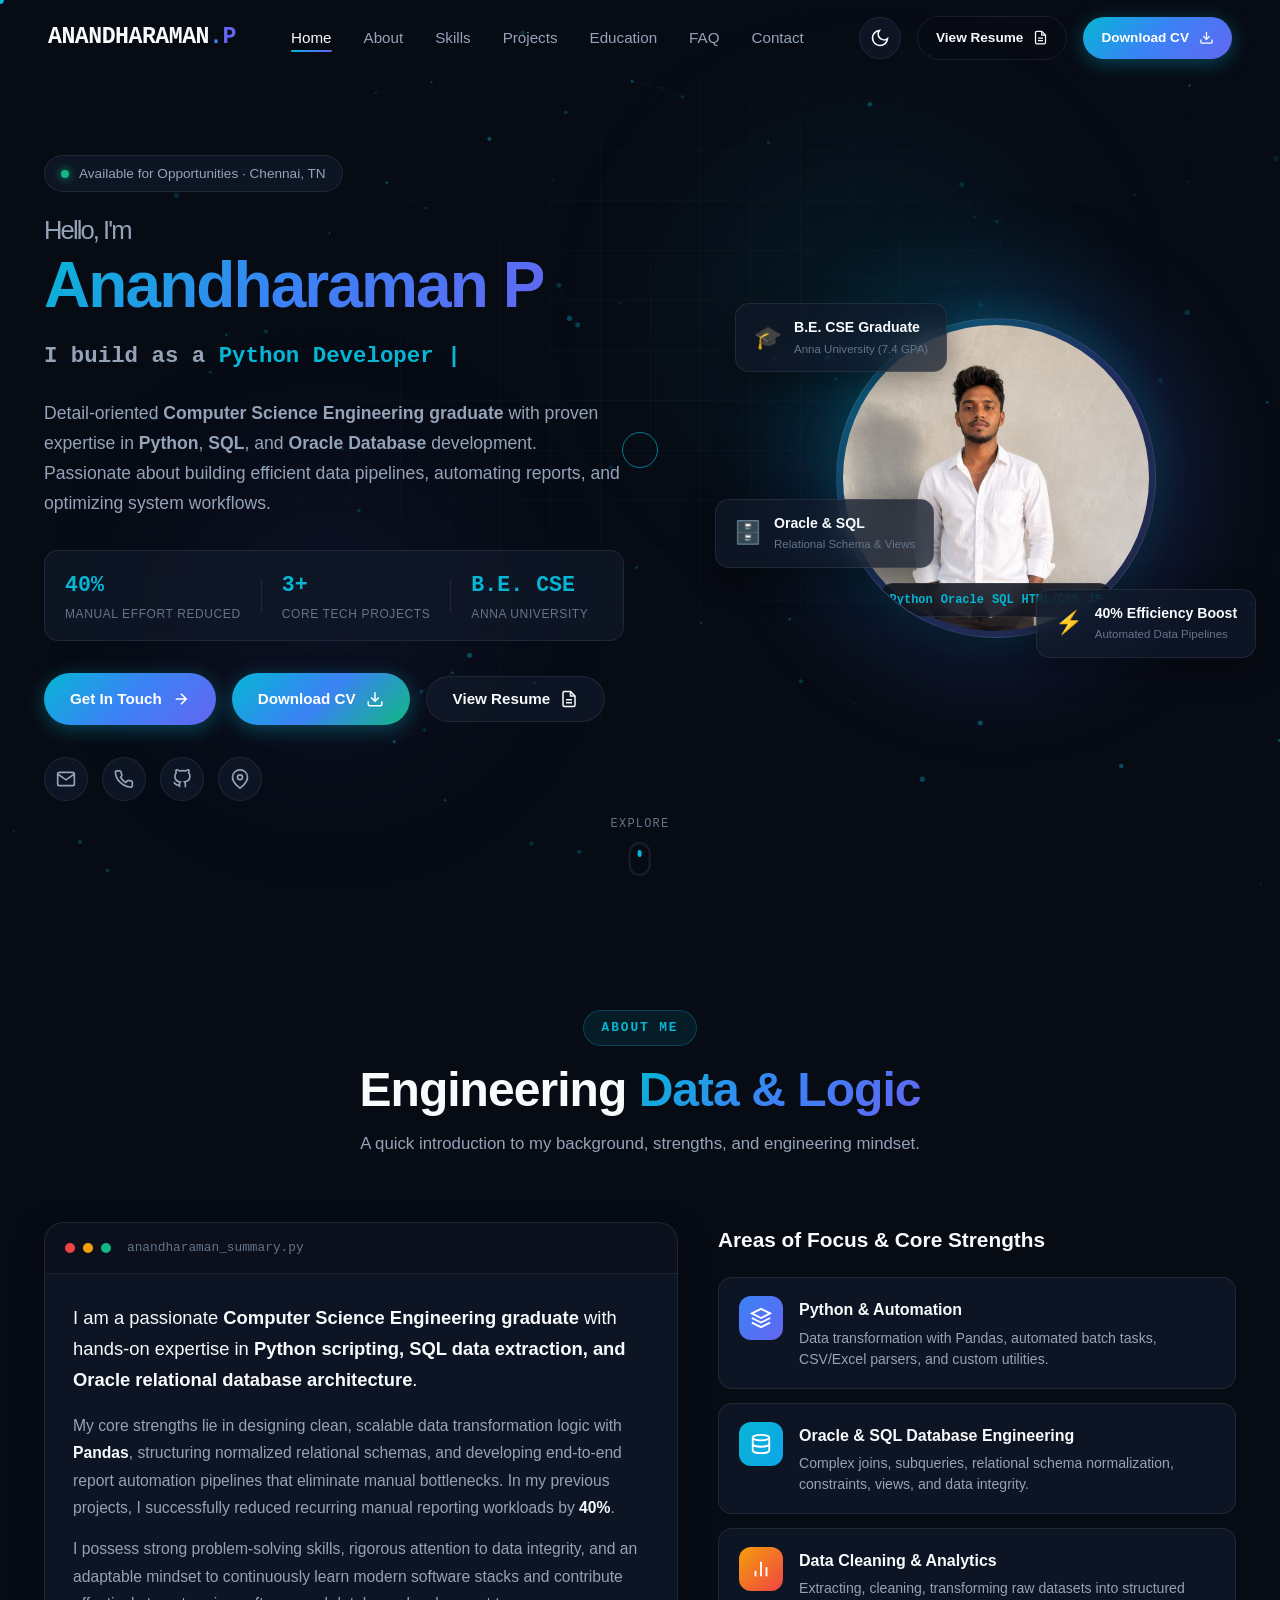
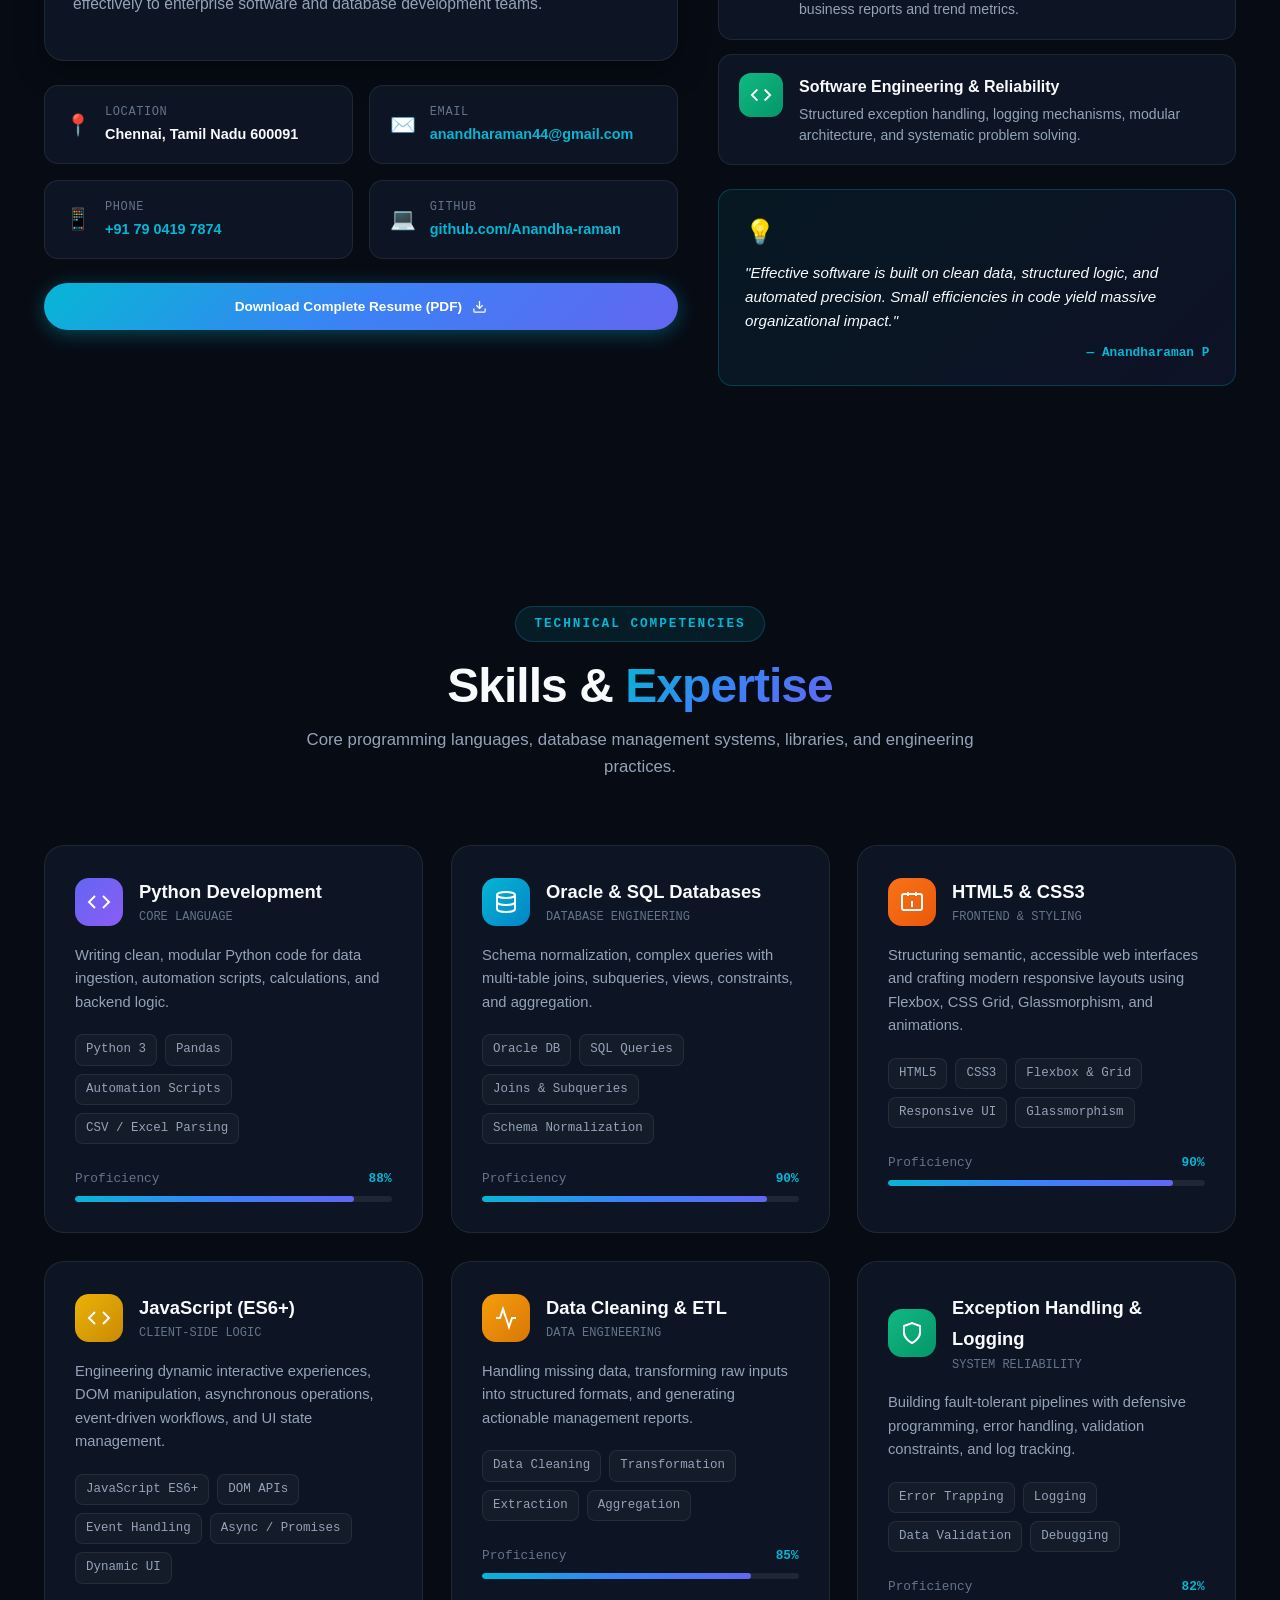
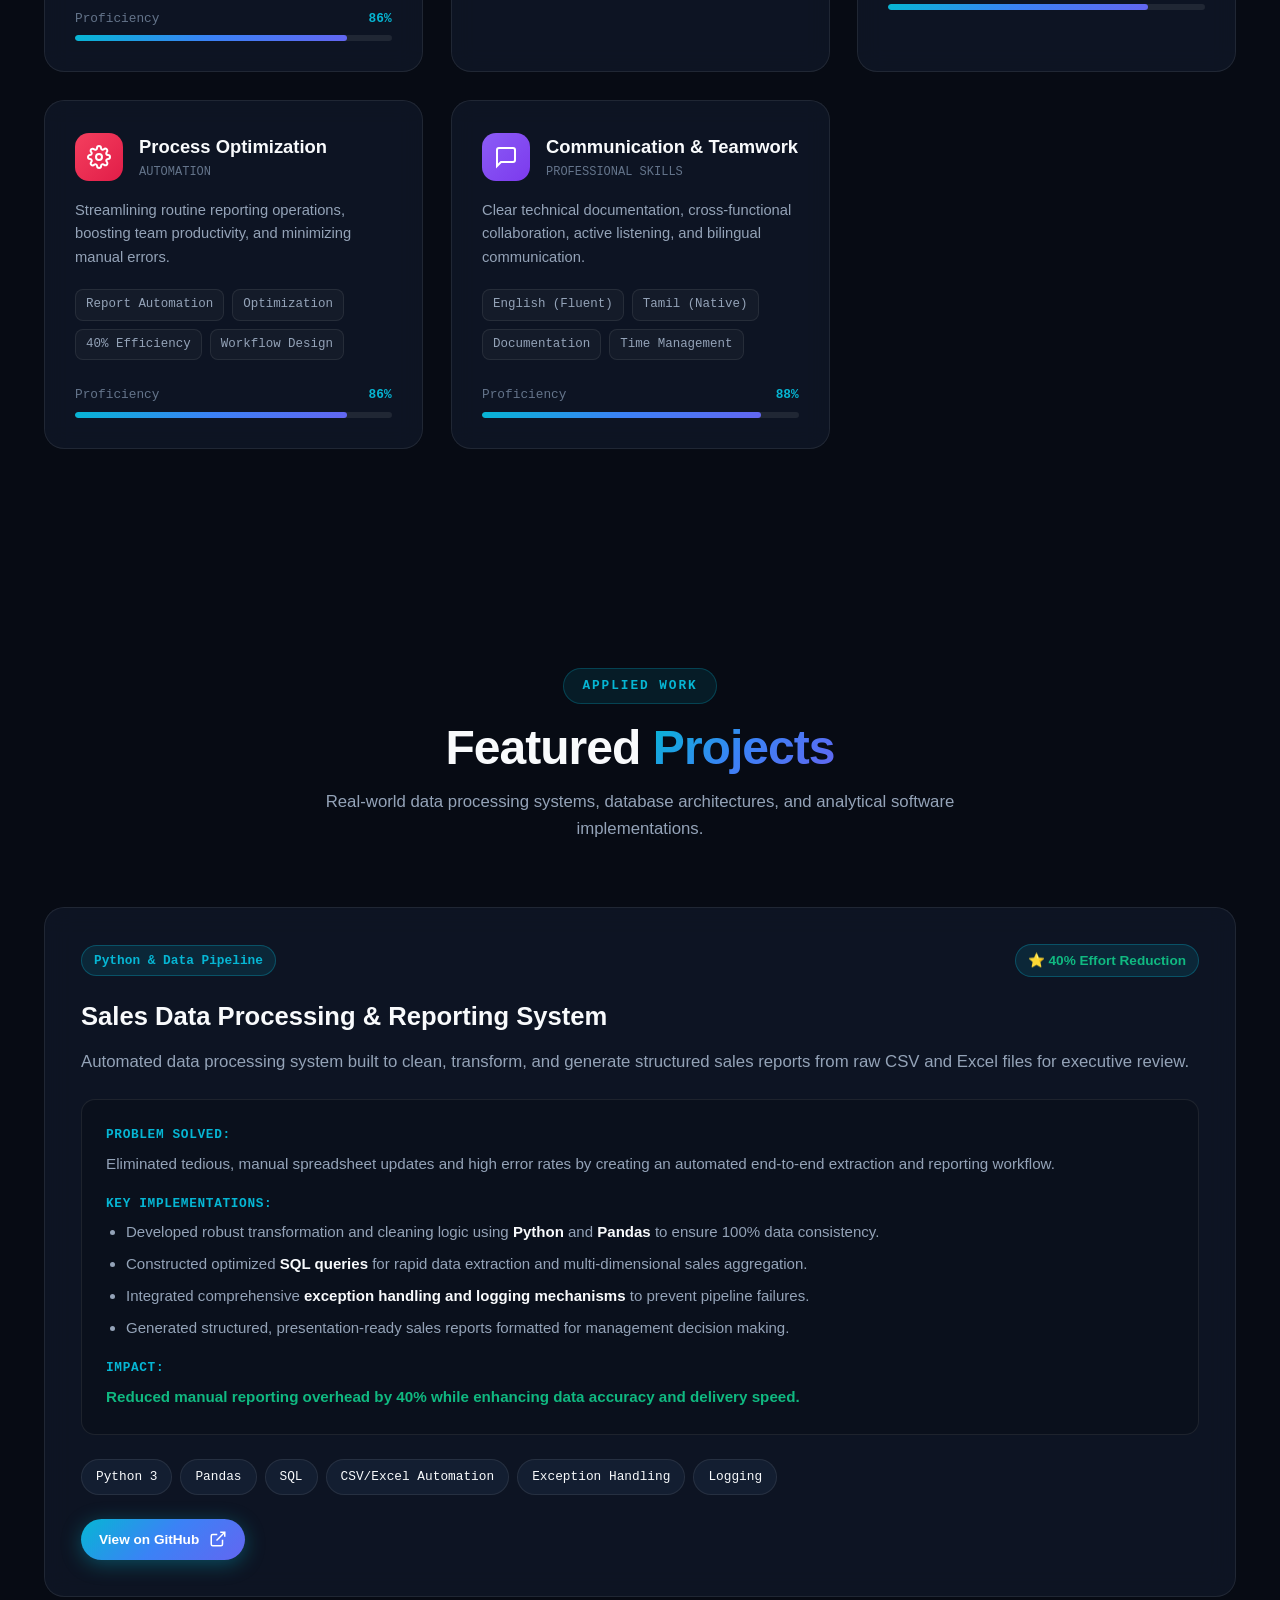
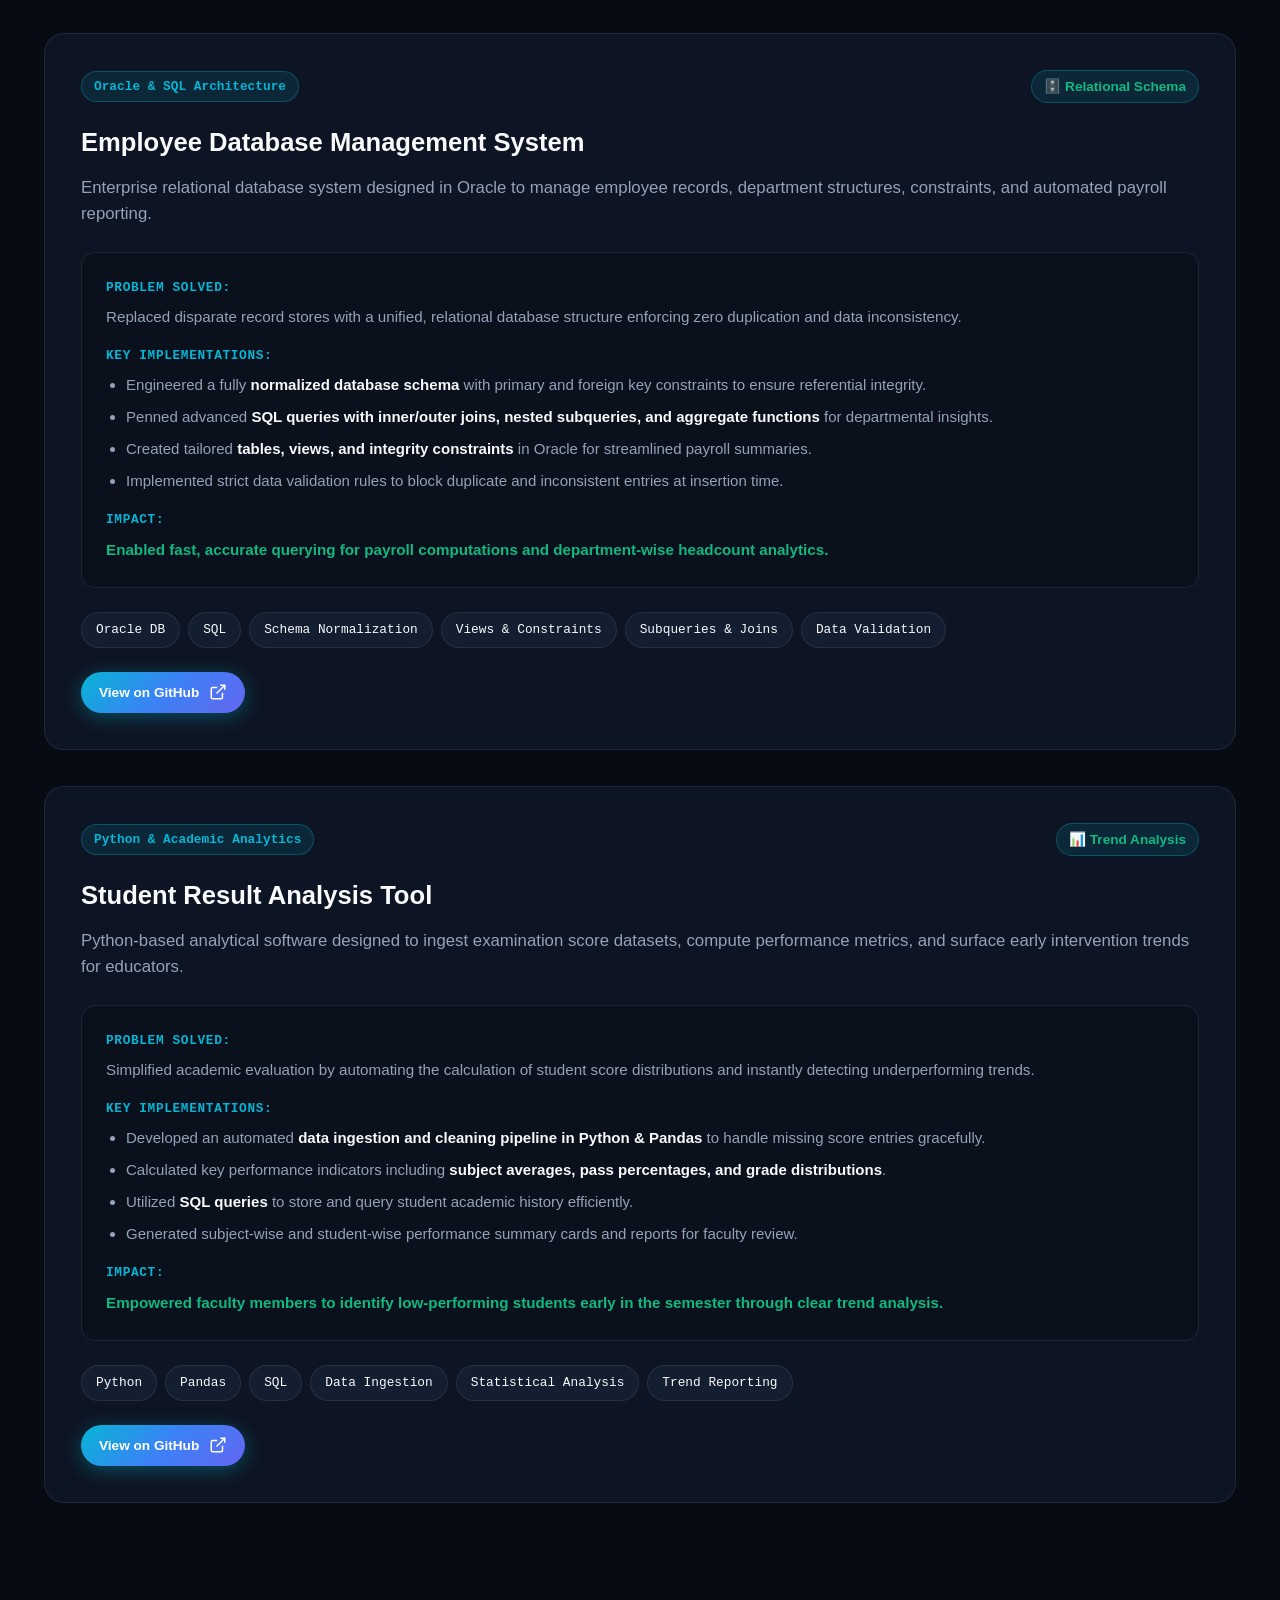
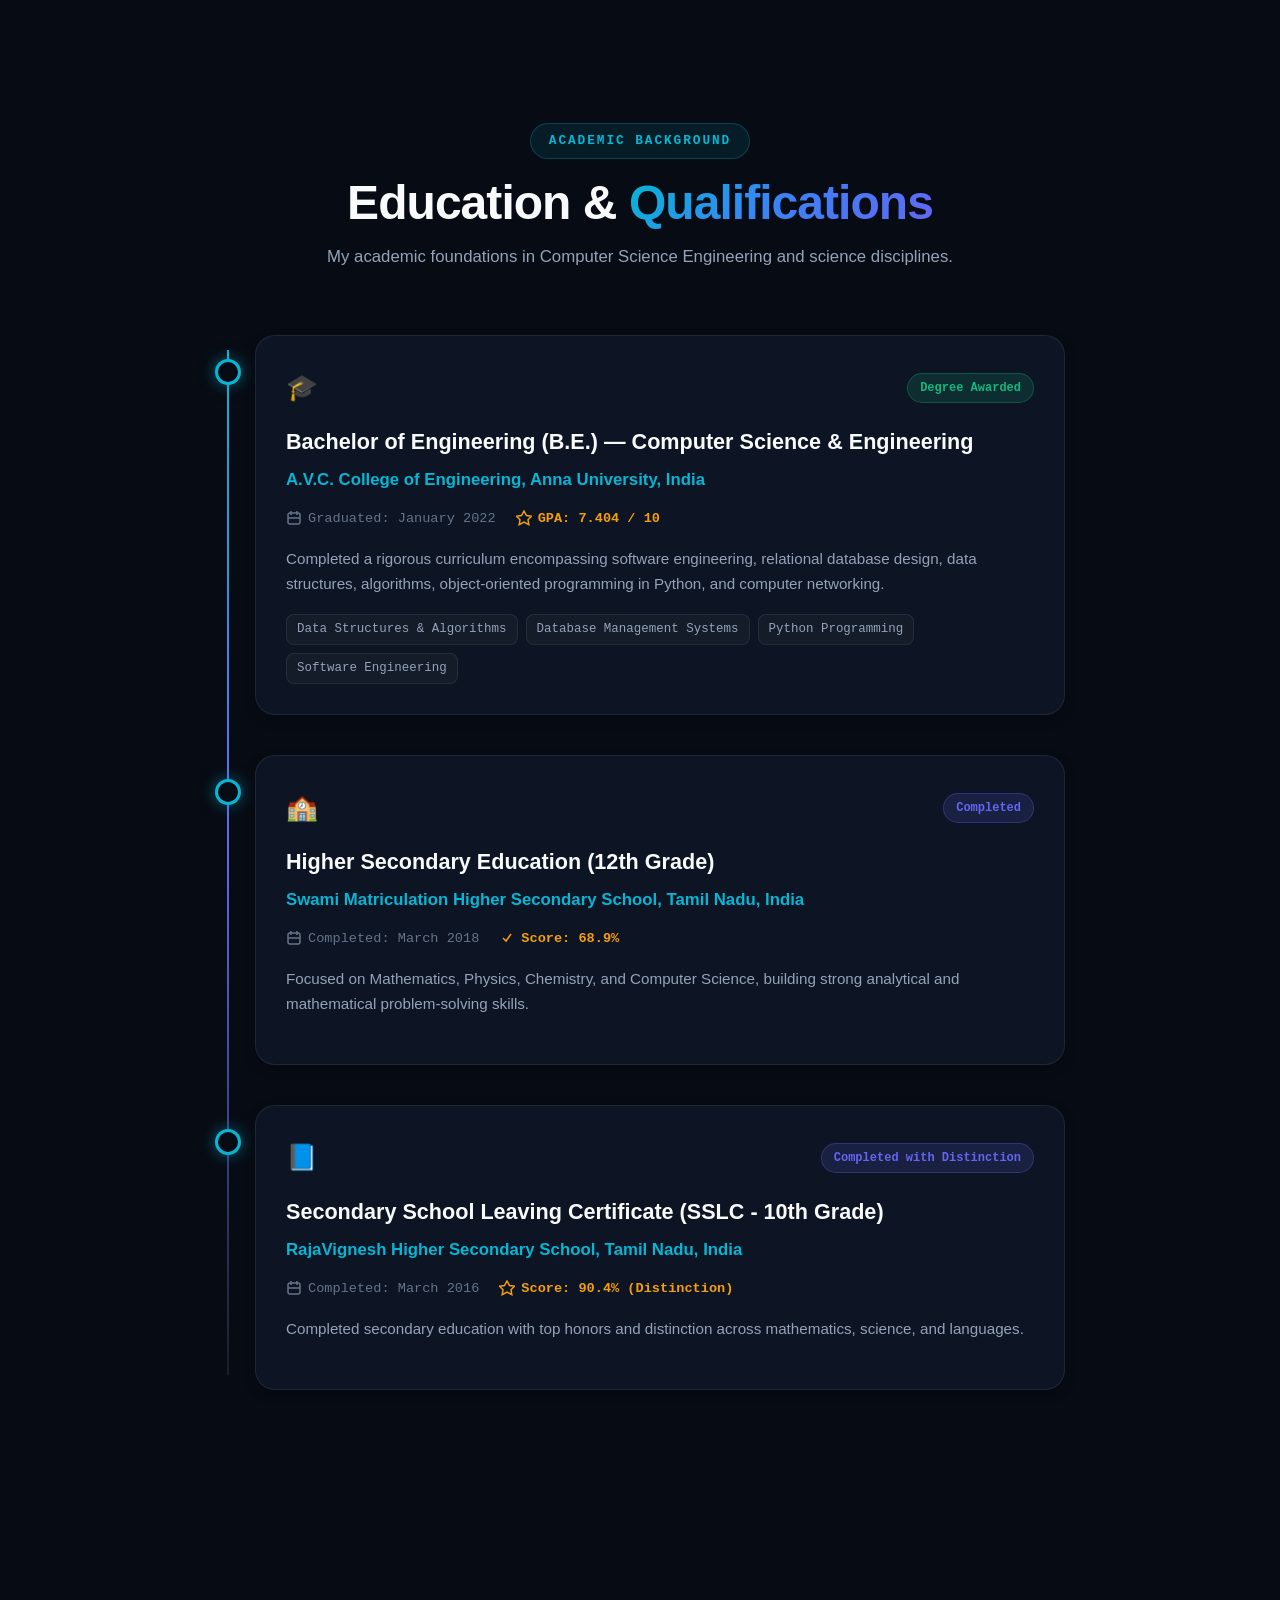
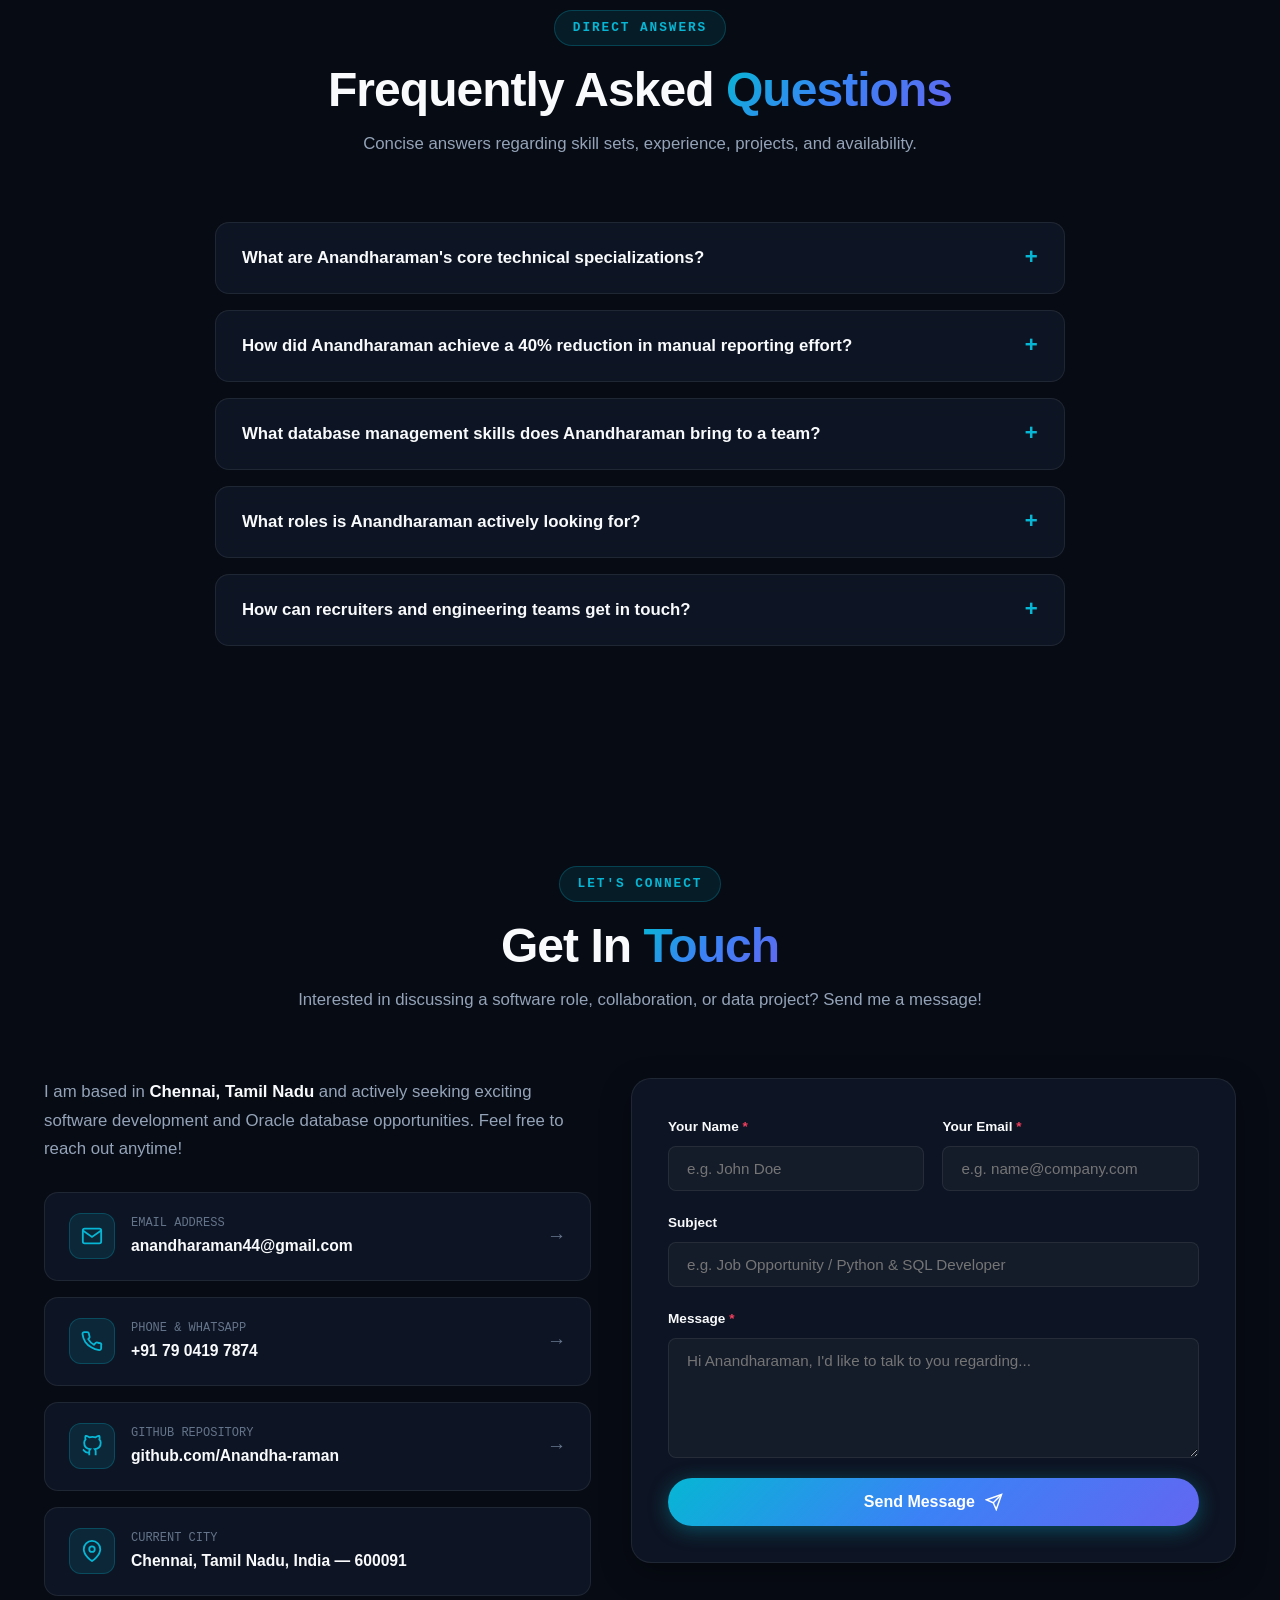
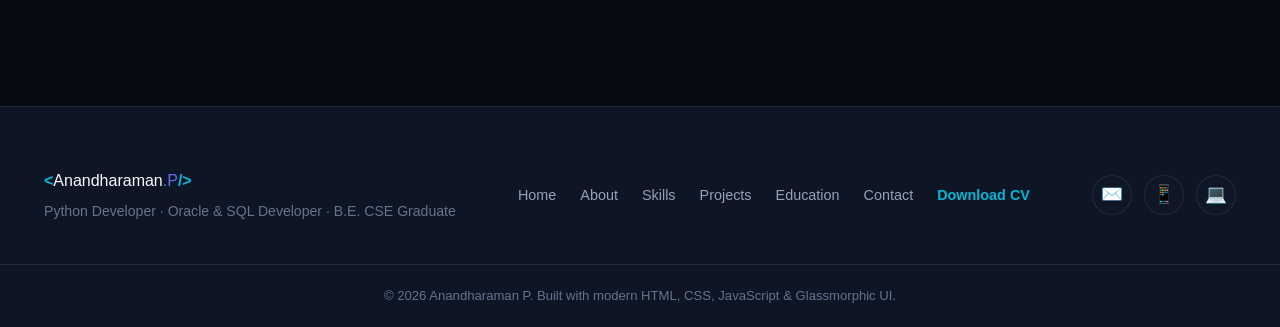
==== commit 2e9f44b0: "Update index.html" ====
--- a/index.html
+++ b/index.html
@@ -15,7 +15,7 @@
   <meta name="description"
     content="Official portfolio of Anandharaman P — Computer Science Engineering Graduate, Python Developer, and Oracle &amp; SQL Specialist in Chennai, India. Experienced in data processing pipelines, automation, and database design." />
   <meta name="keywords"
-    content="Anandharaman P, Anandharaman, Python Developer, Oracle Developer, SQL Developer, Software Developer, Data Processing, Chennai Developer, Tamil Nadu Software Engineer, Pandas, Automation" />
+    content="Anandharaman P, Anandharaman, Python Developer, Oracle Developer, SQL Developer, Software Developer, Data Processing, Pandas, Automation" />
   <meta name="author" content="Anandharaman P" />
   <meta name="robots" content="index, follow" />
 
@@ -4413,4 +4413,4 @@
 </script>
 </body>
 
-</html>+</html>
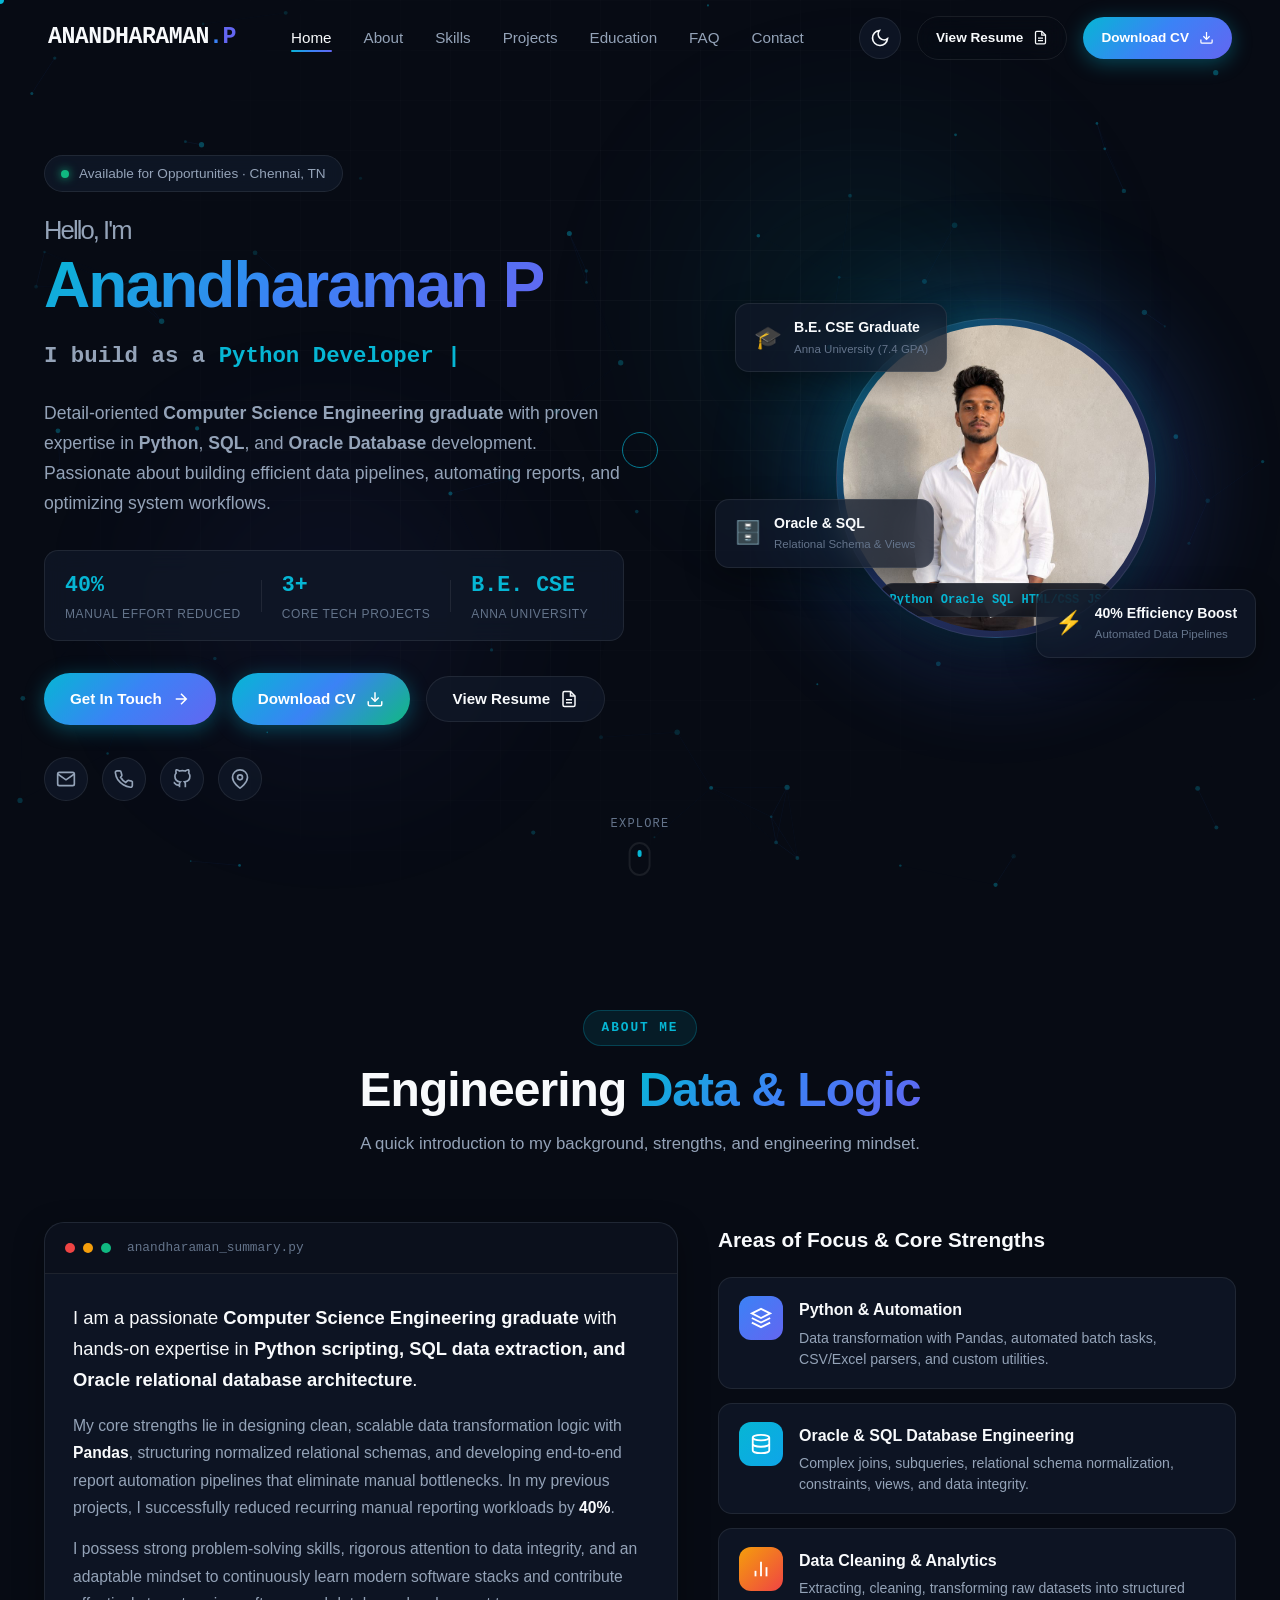
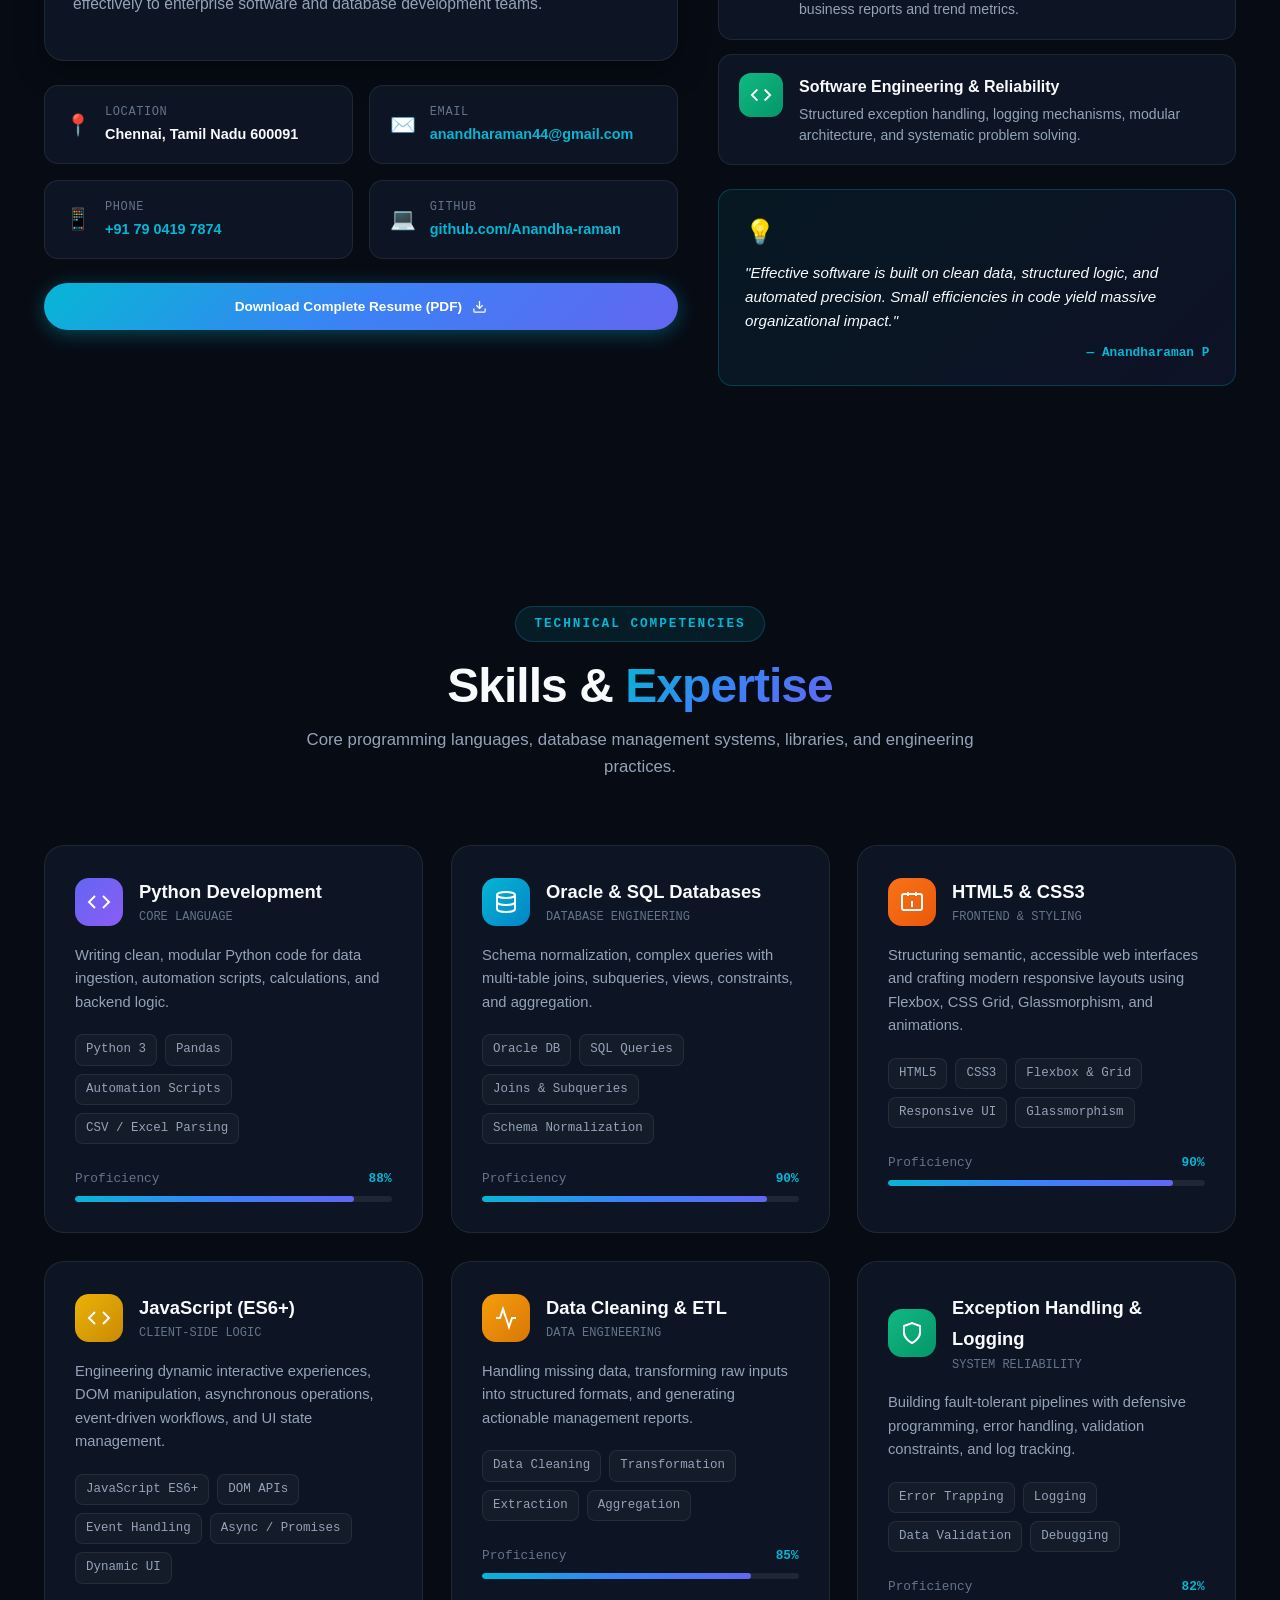
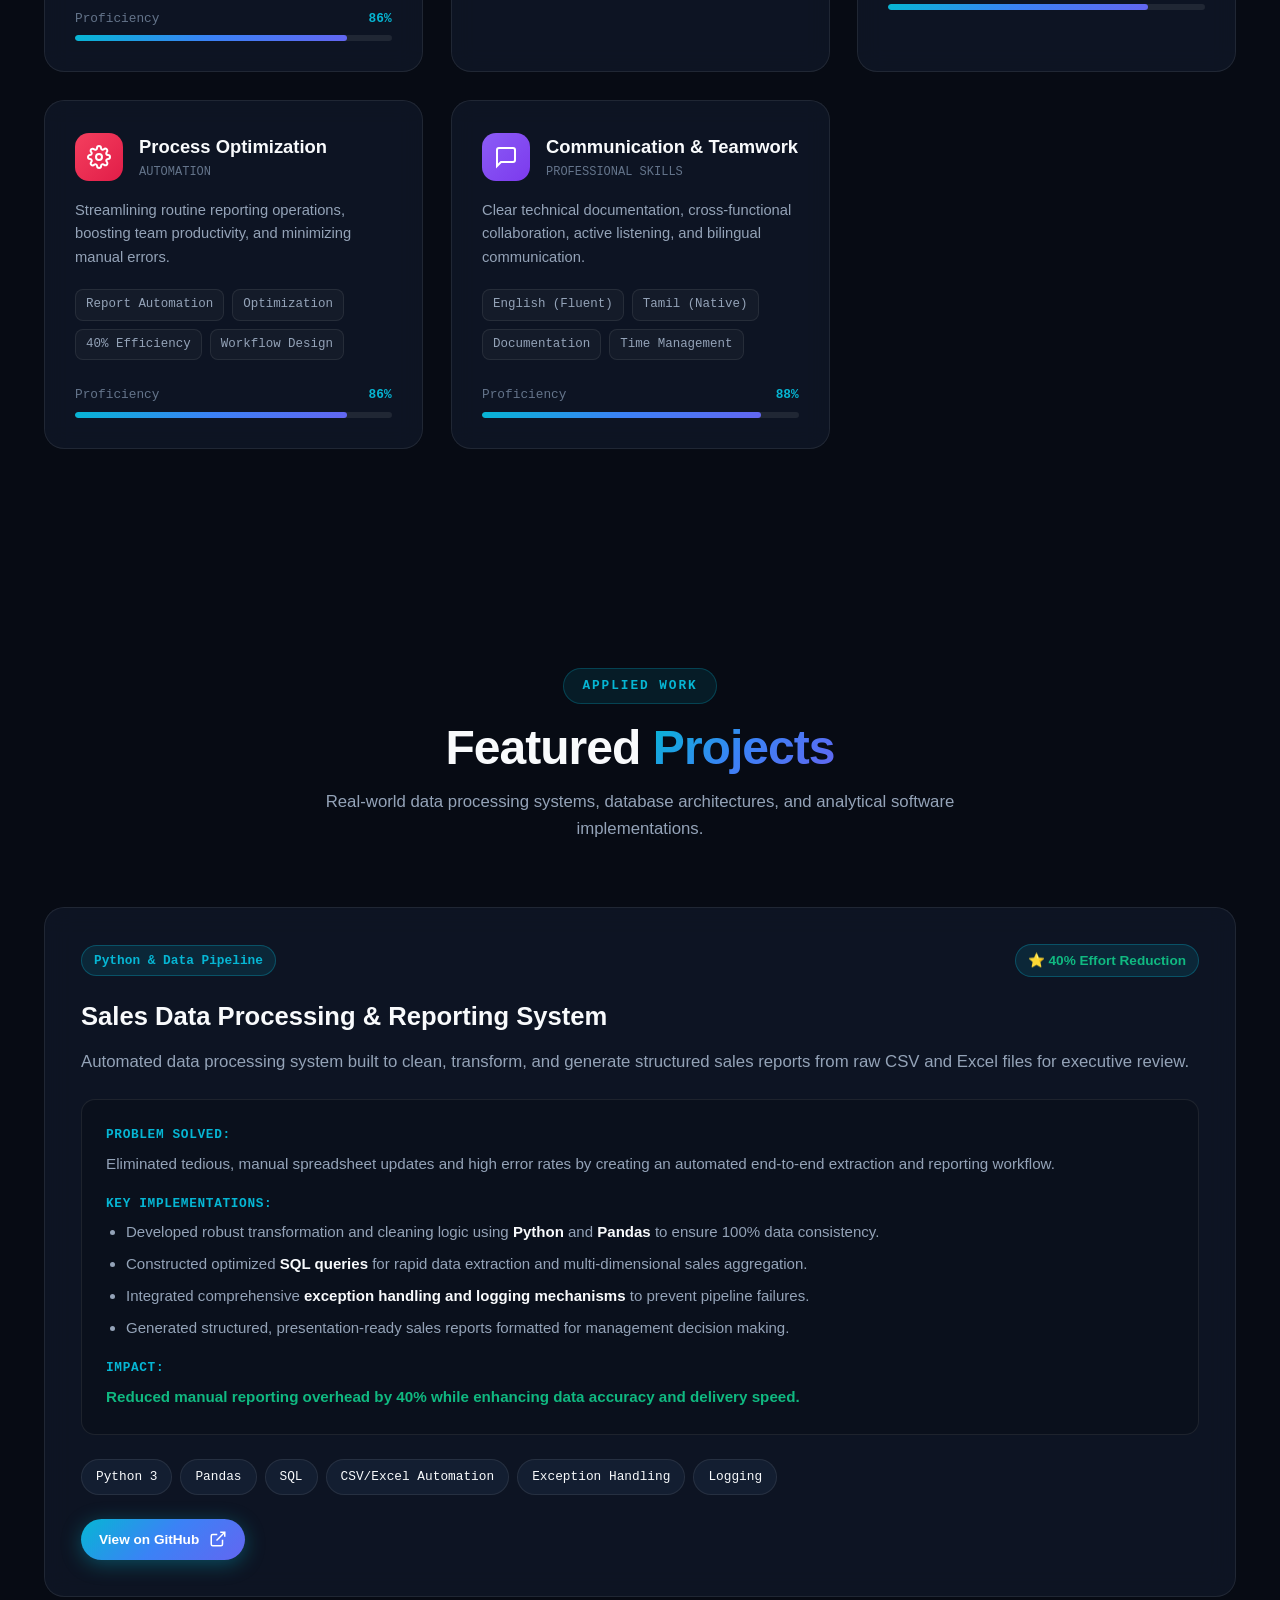
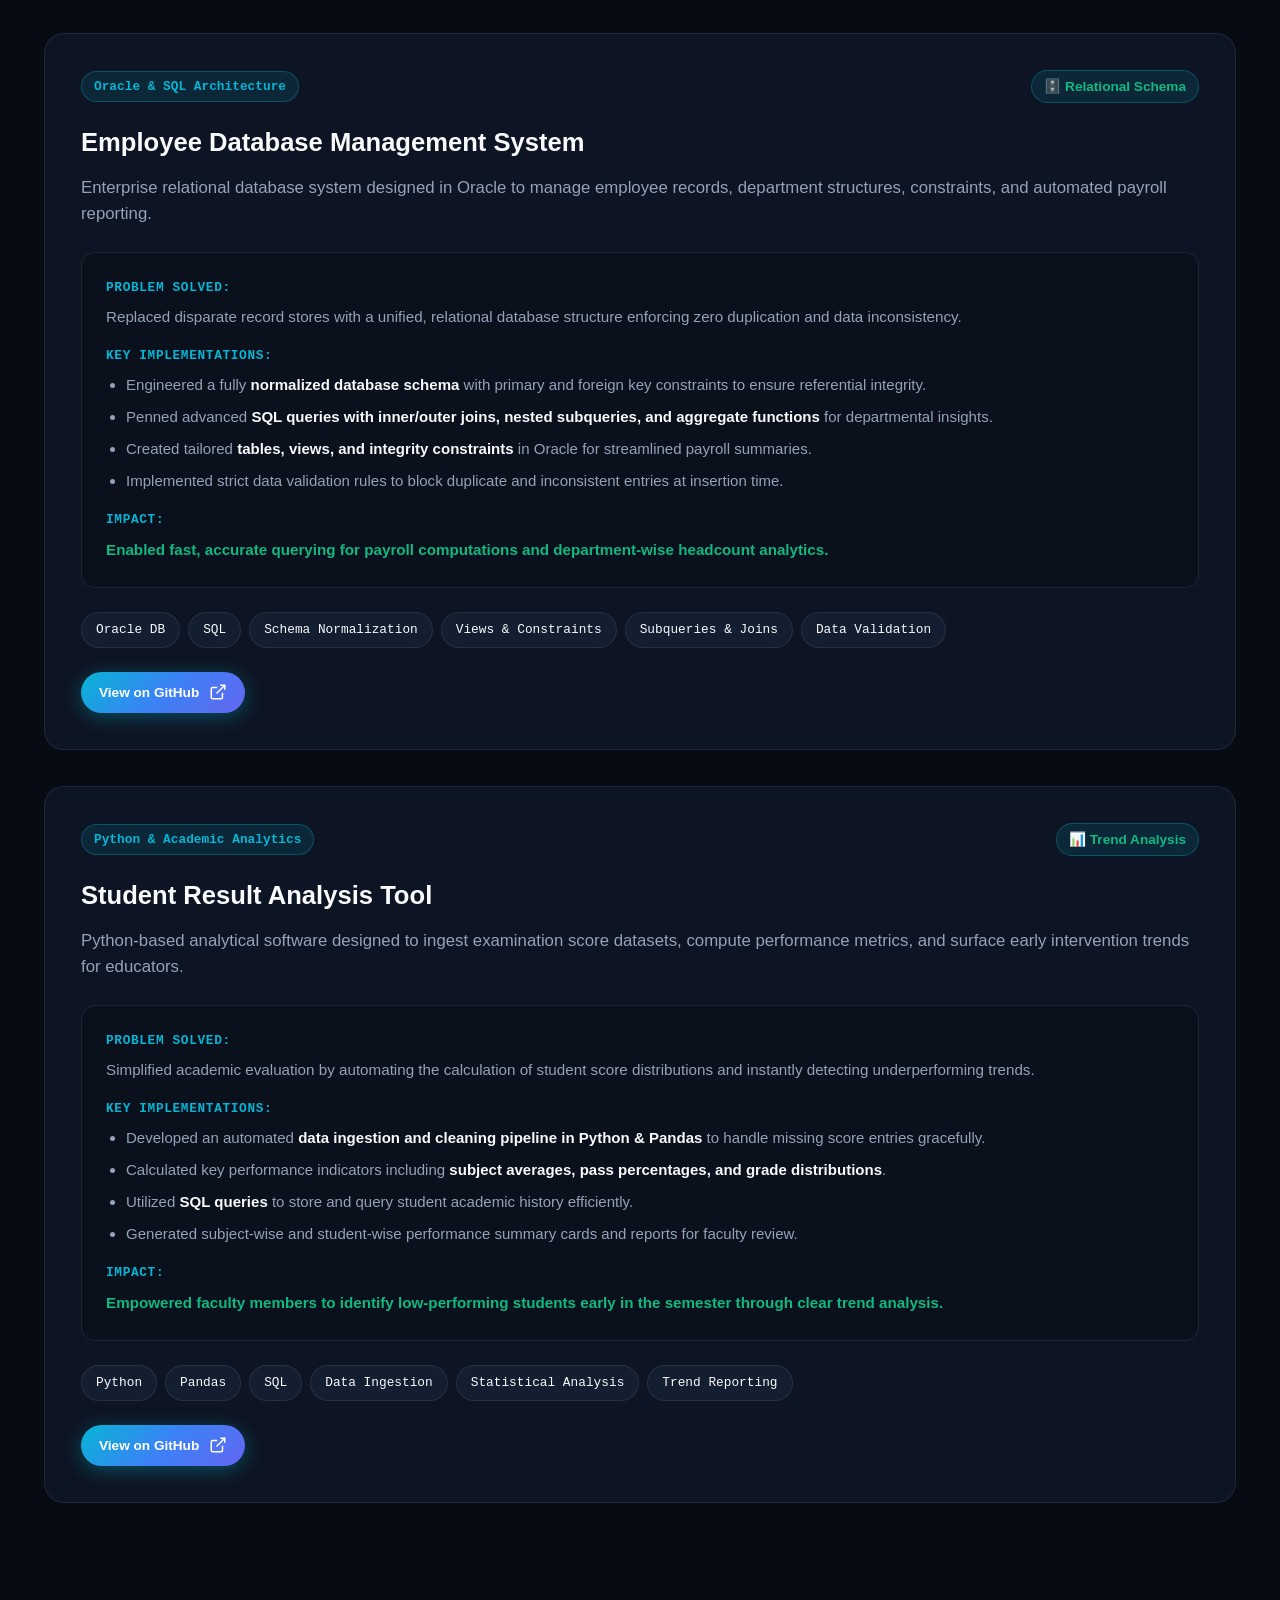
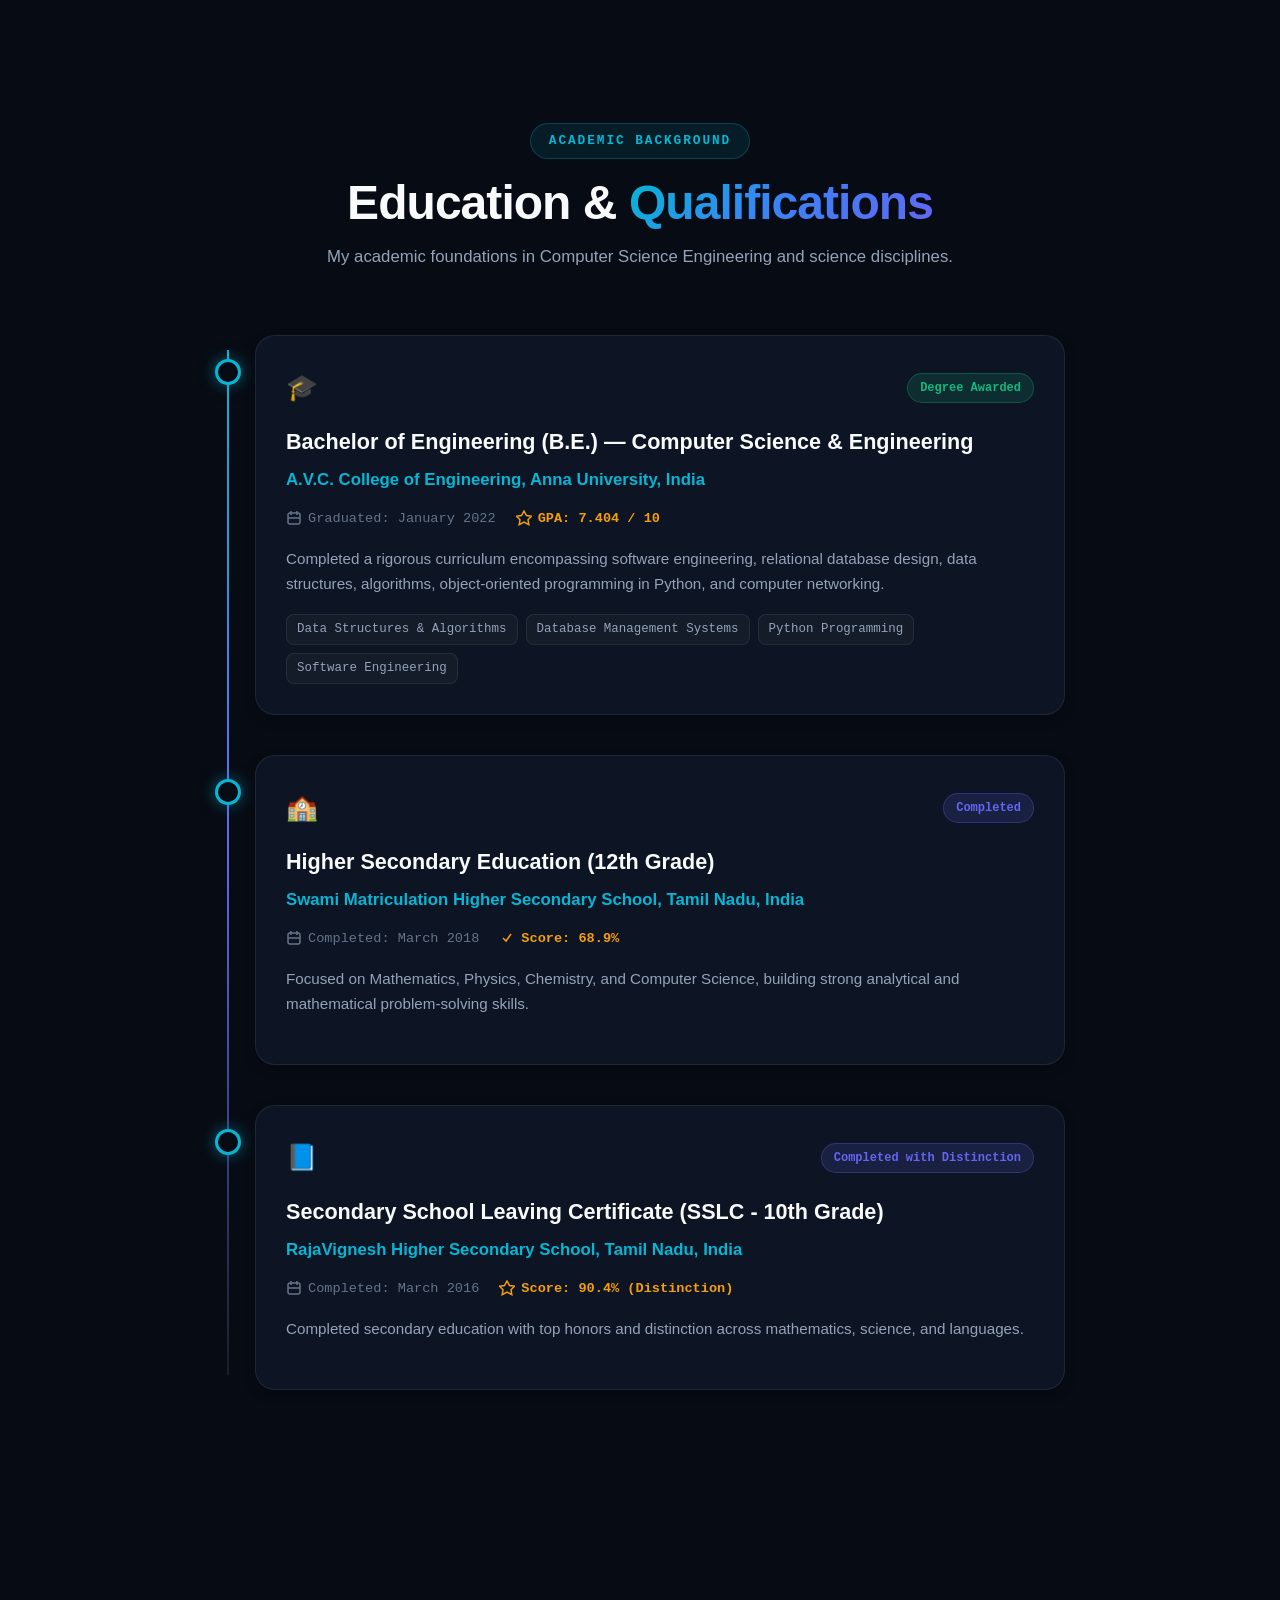
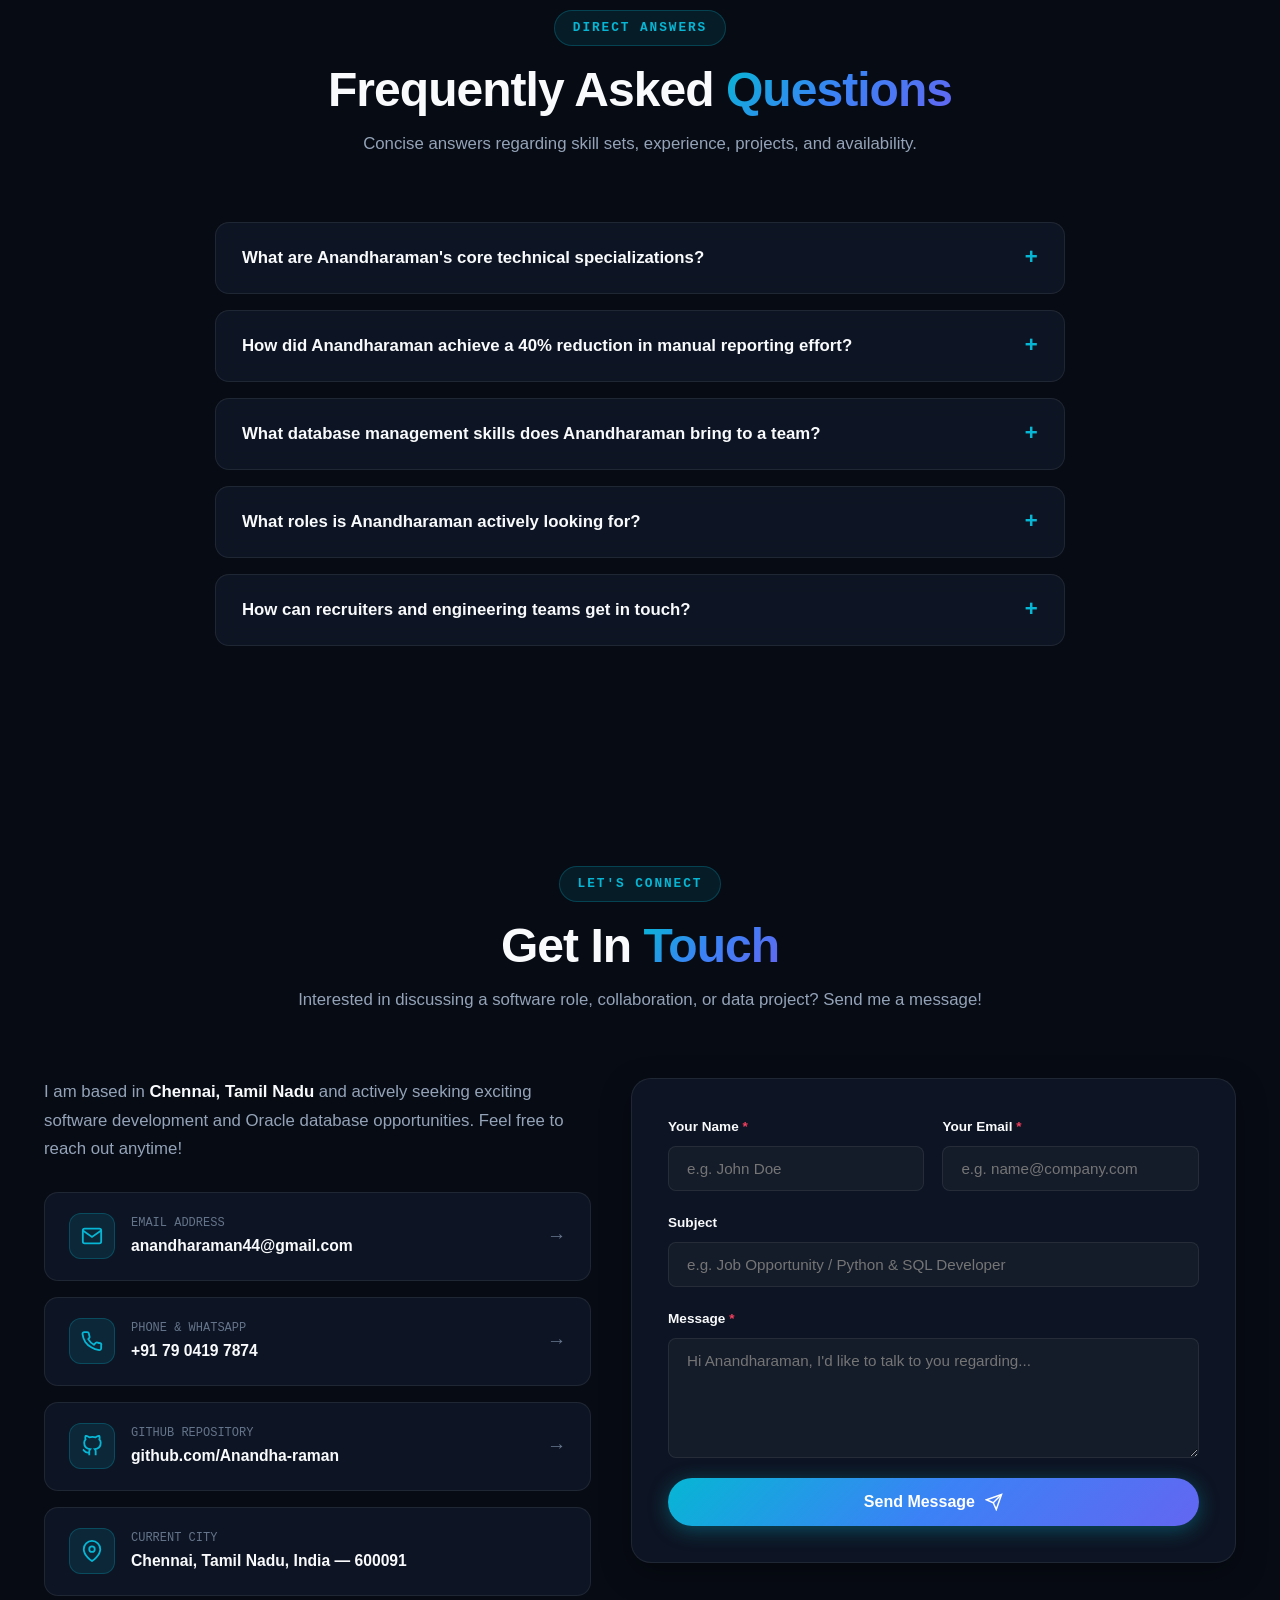
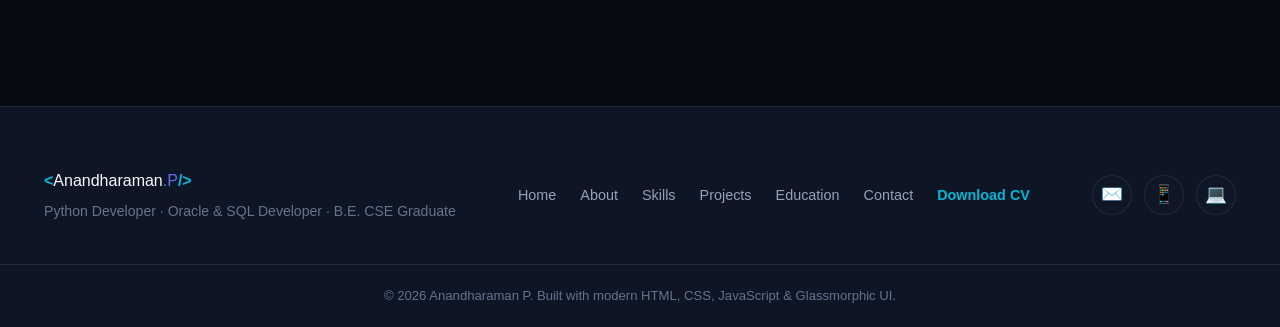
==== commit 6ceb02b6: "update title" ====
--- a/index.html
+++ b/index.html
@@ -9,7 +9,7 @@
   </script>
   <meta name="viewport" content="width=device-width, initial-scale=1.0" />
   <meta name="google-site-verification" content="portfolio-anandharaman-verification" />
-  <title>Anandharaman P — Python Developer &amp; Oracle SQL Developer | Portfolio</title>
+  <title>Anandharaman P —---- Python Developer &amp; Oracle SQL Developer | Portfolio</title>
 
   <!-- Primary Meta Tags -->
   <meta name="description"
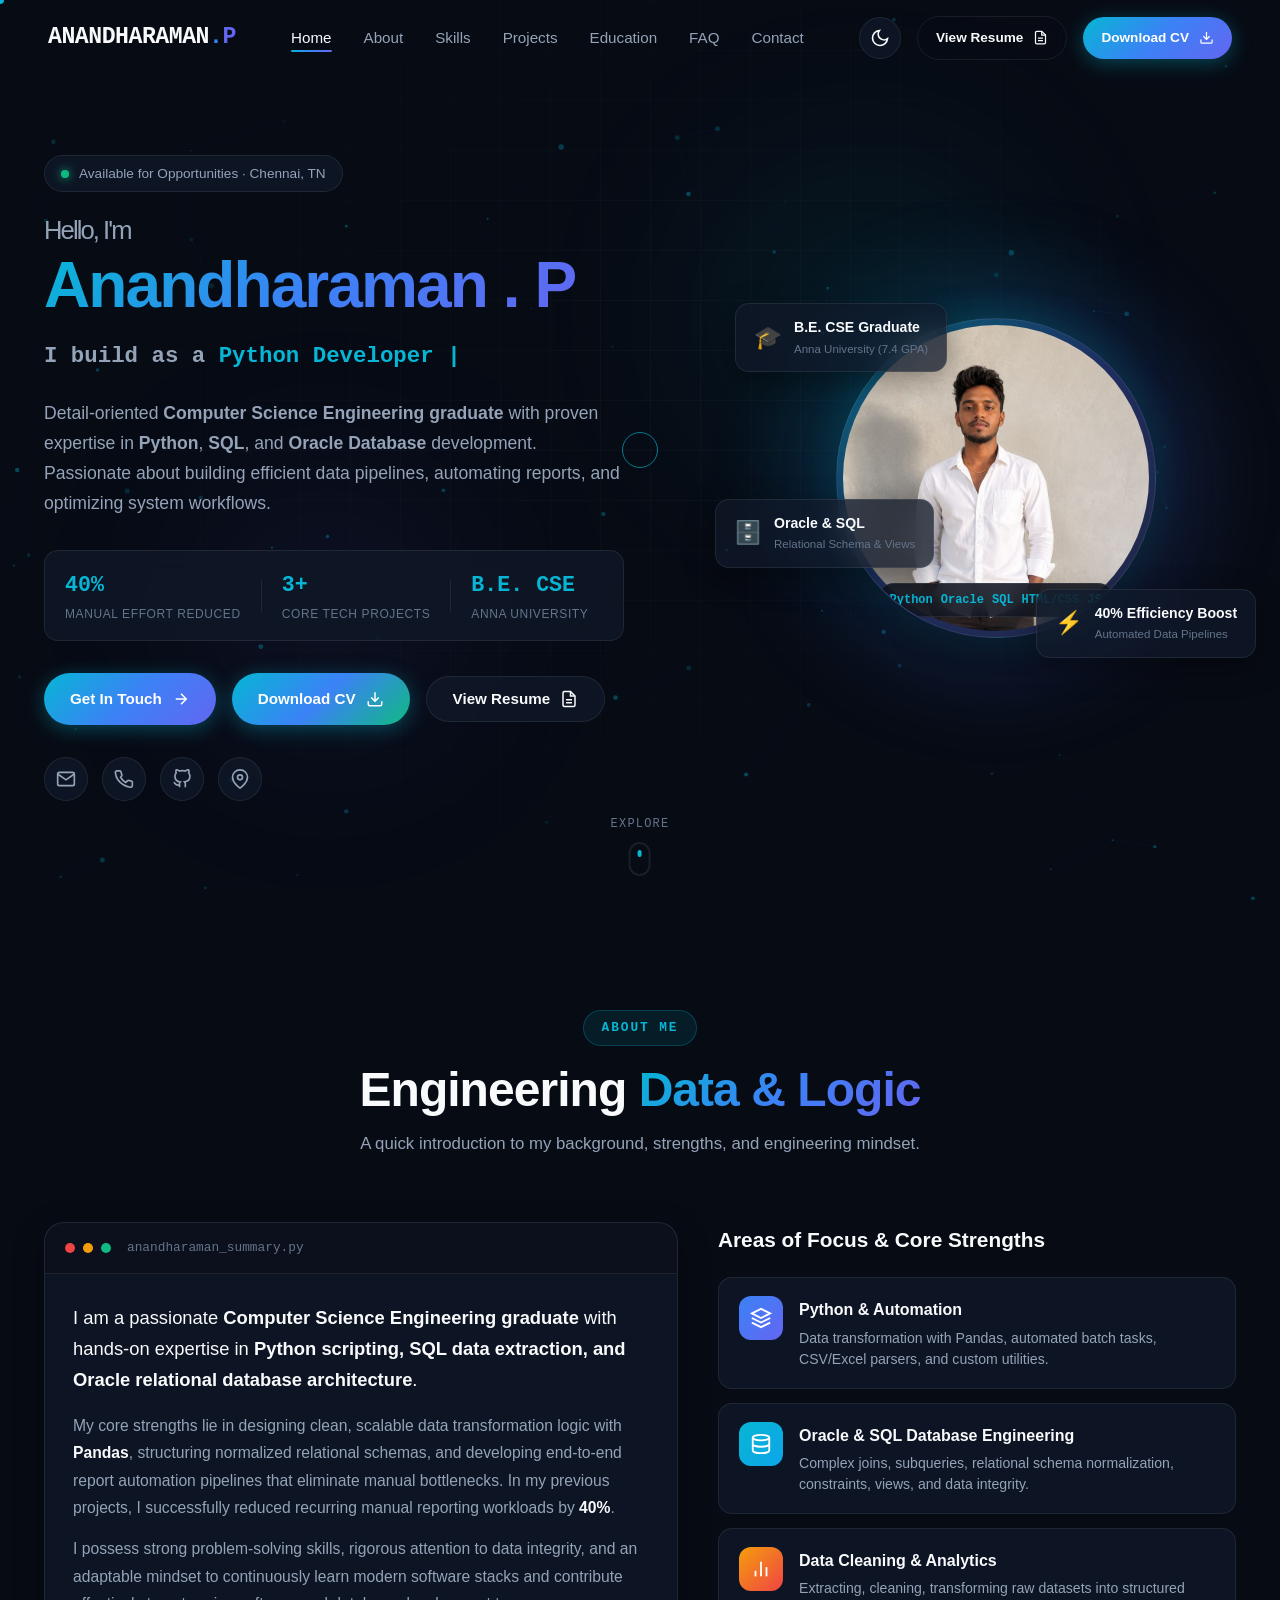
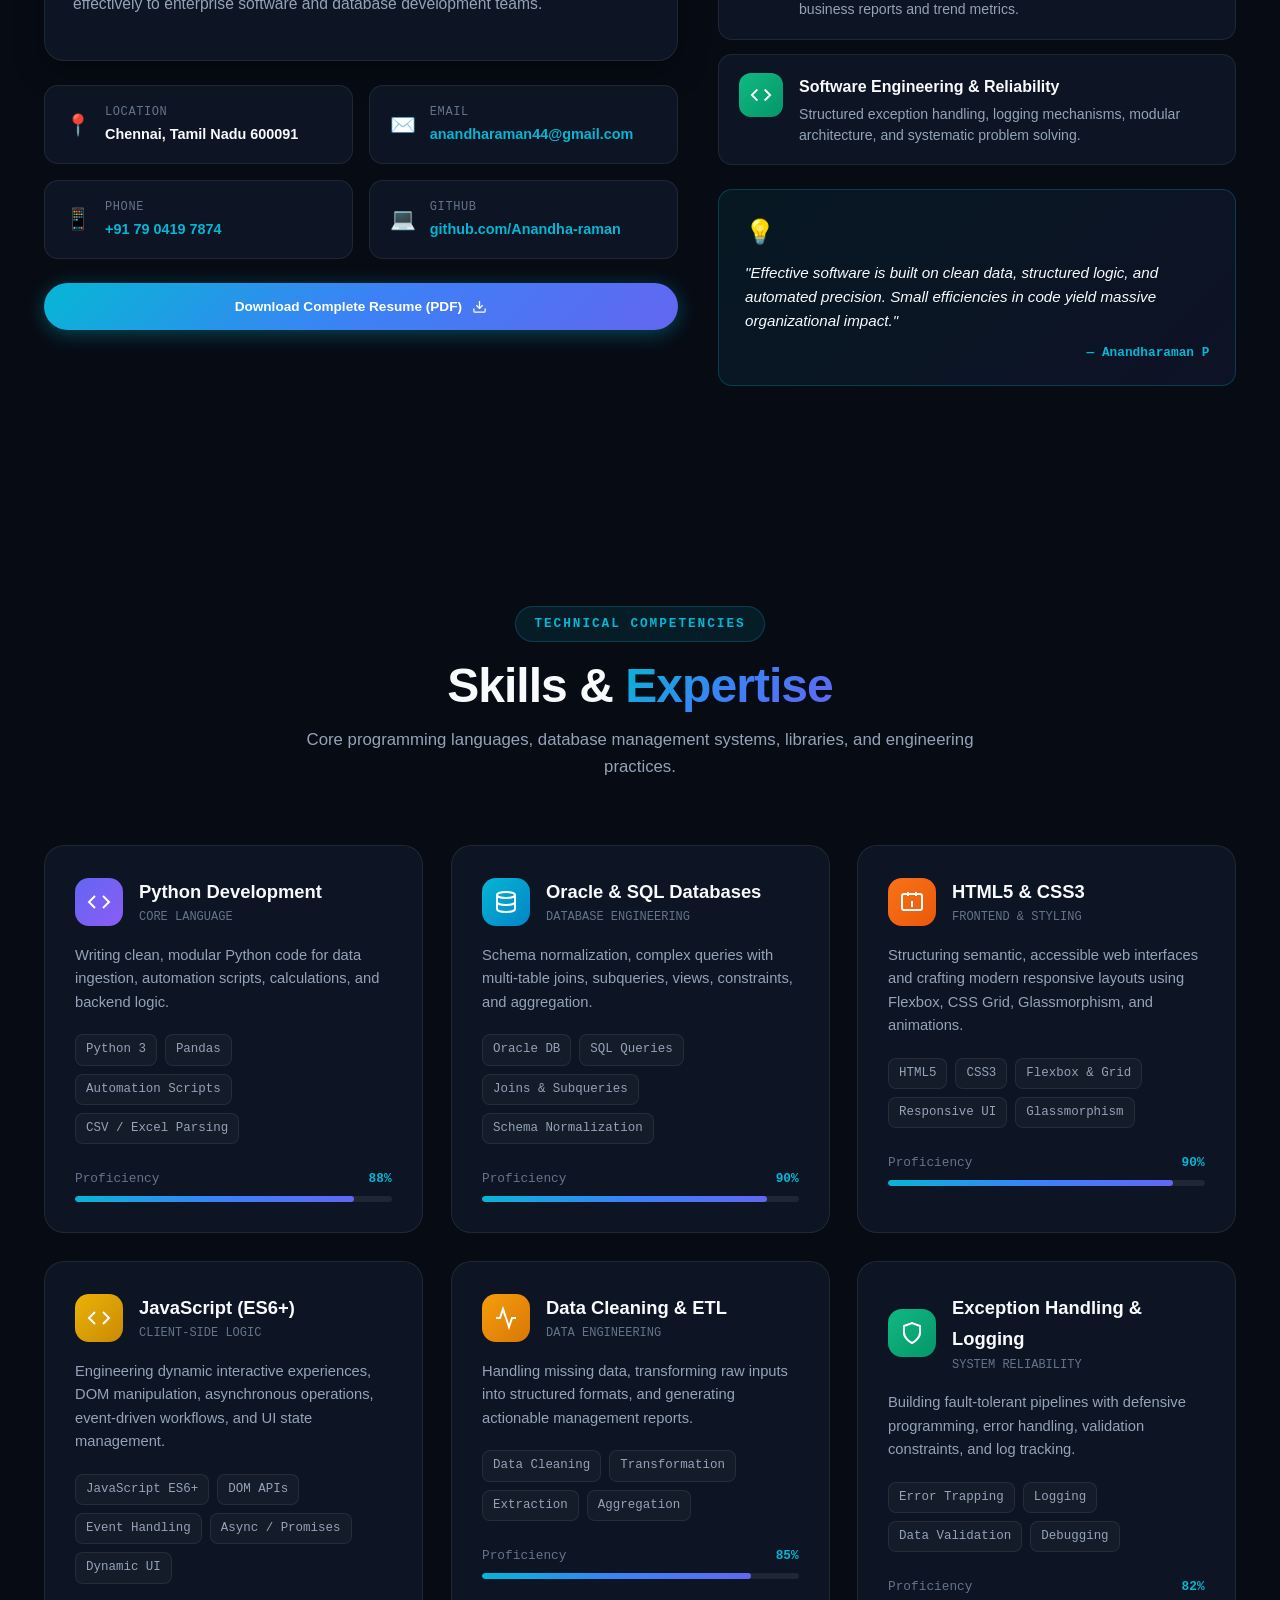
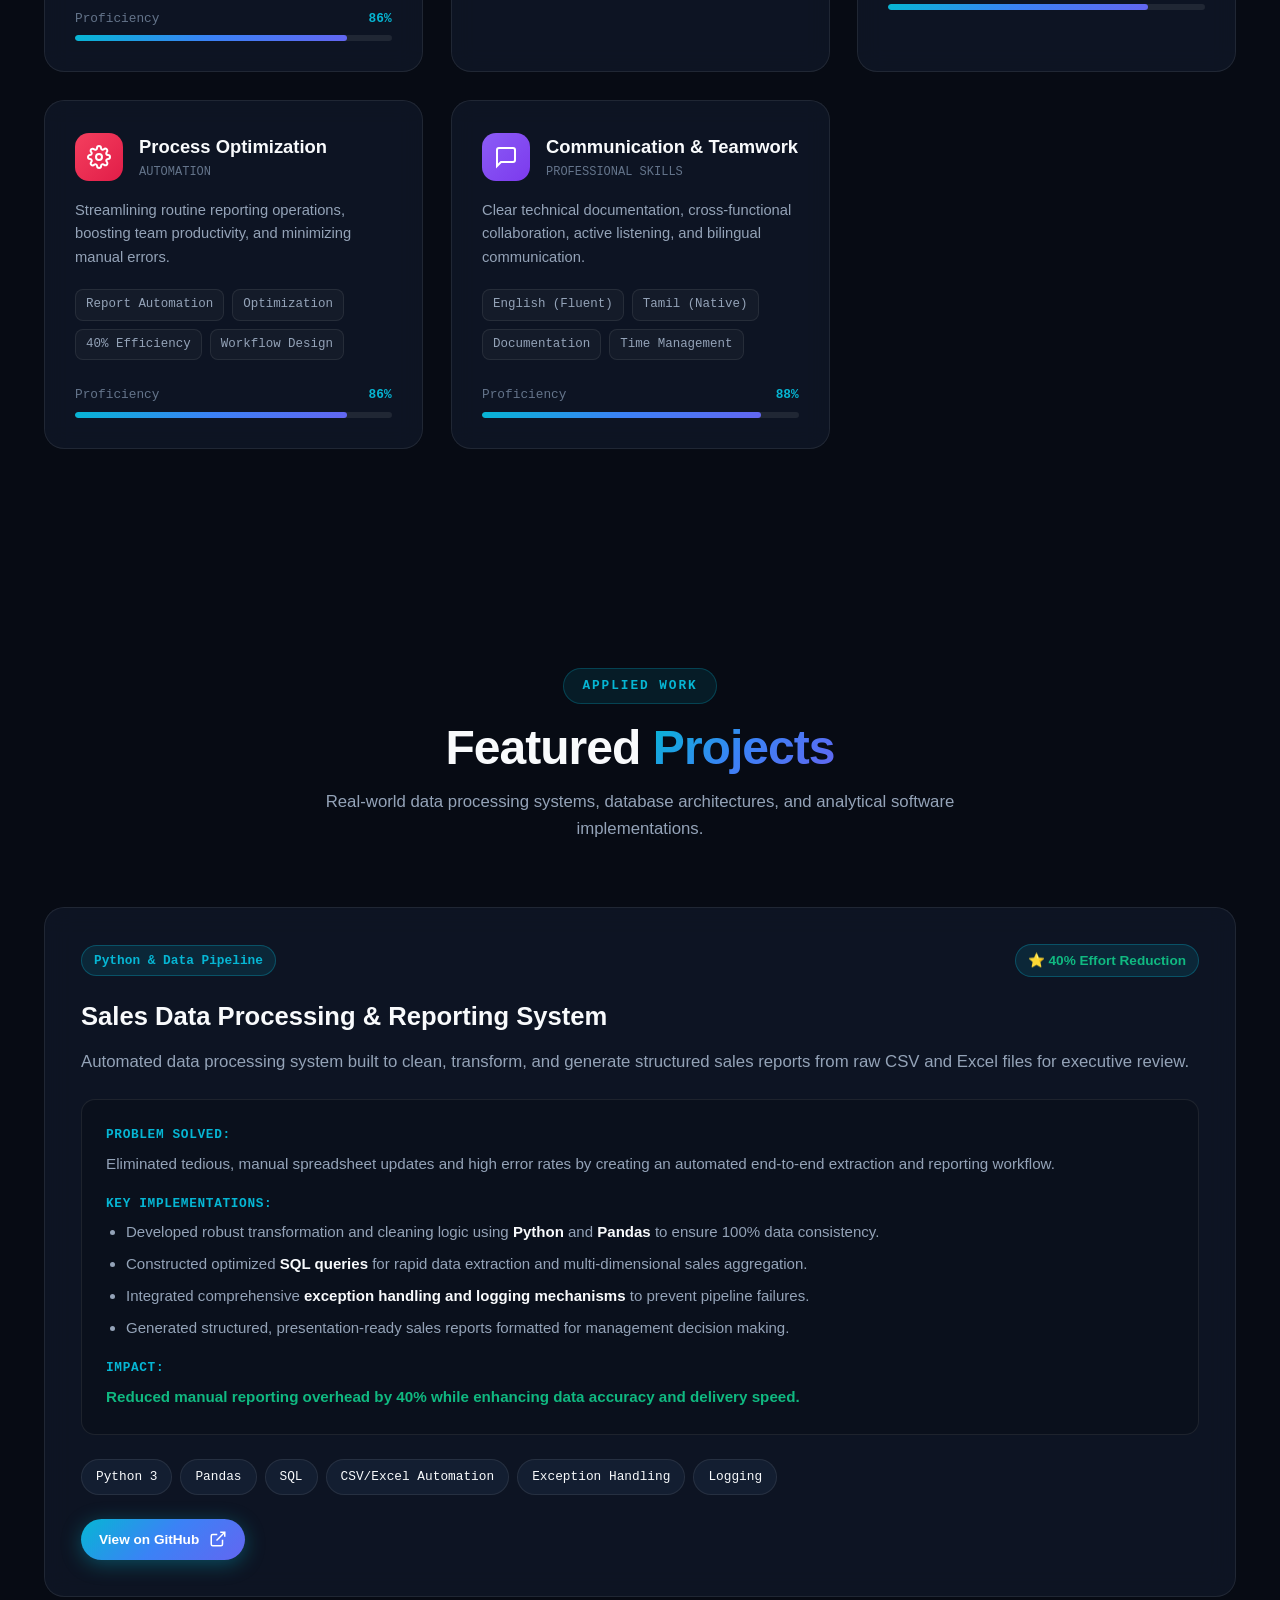
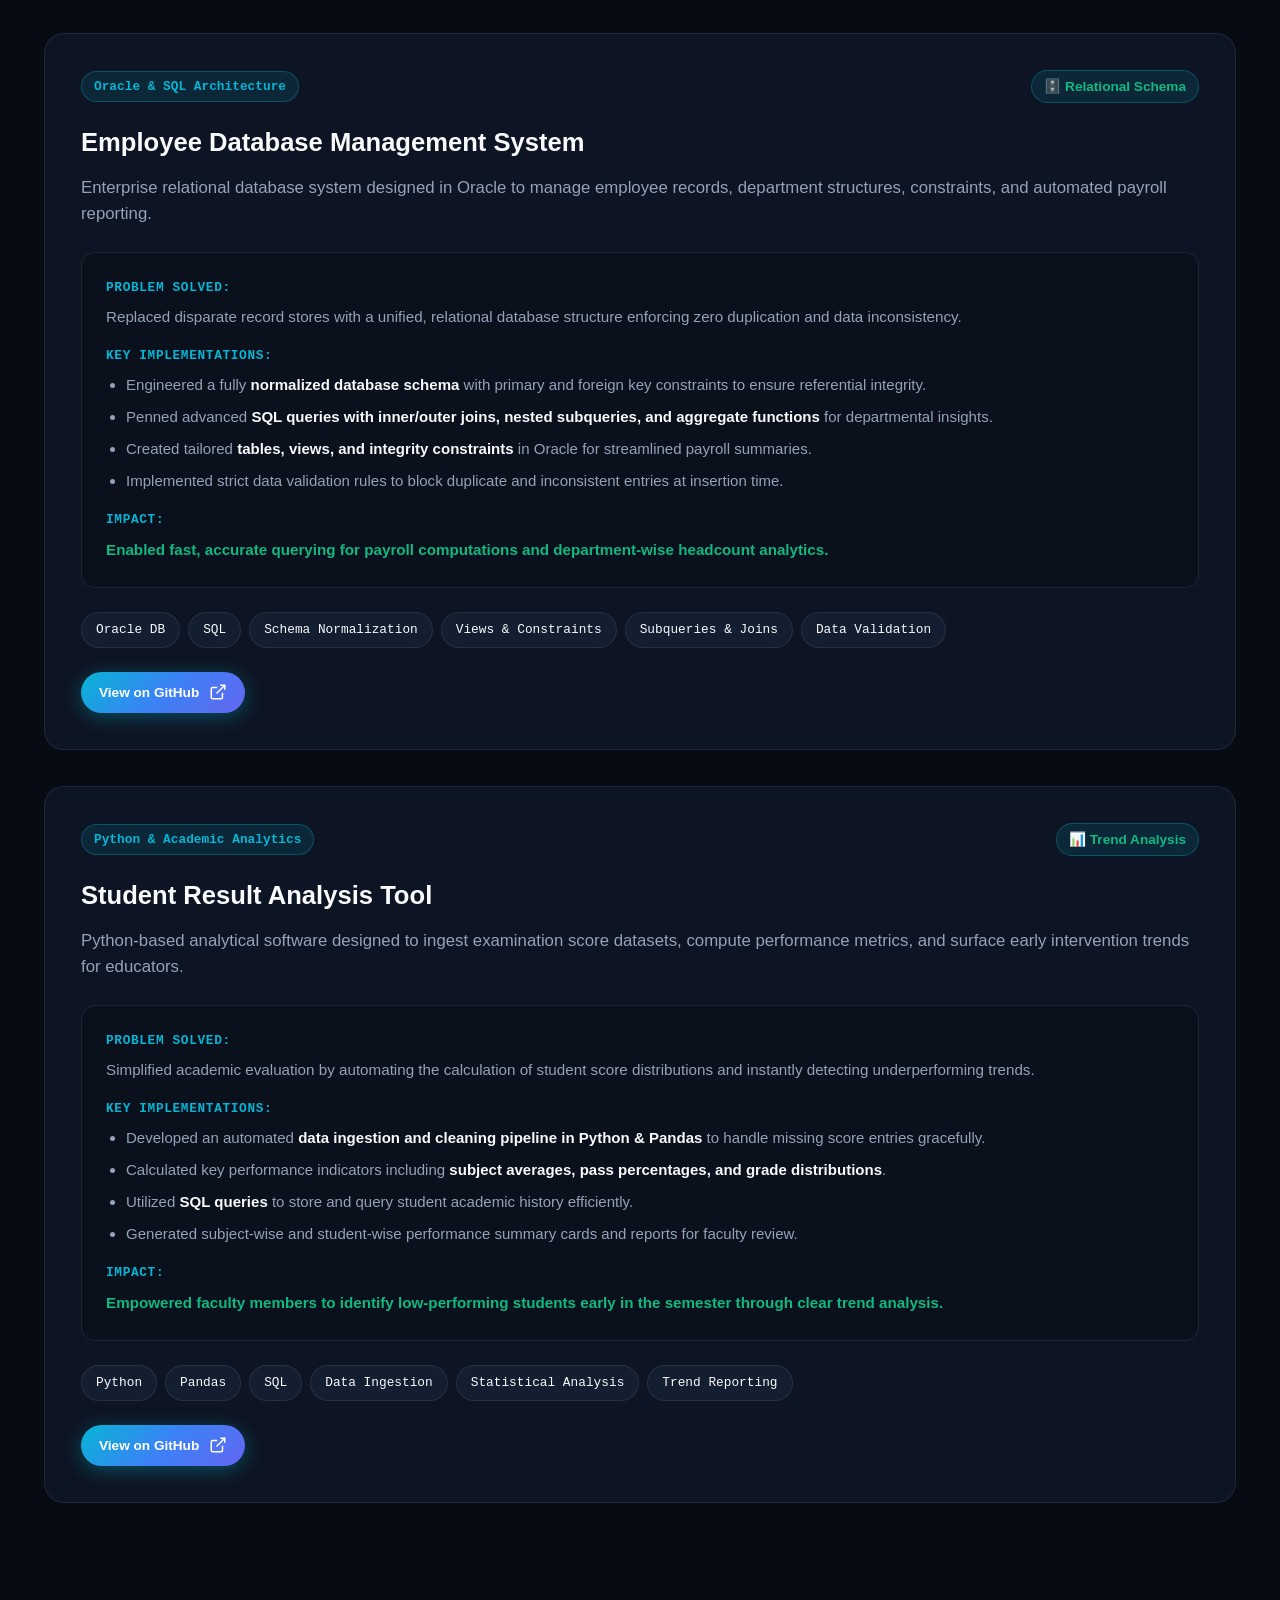
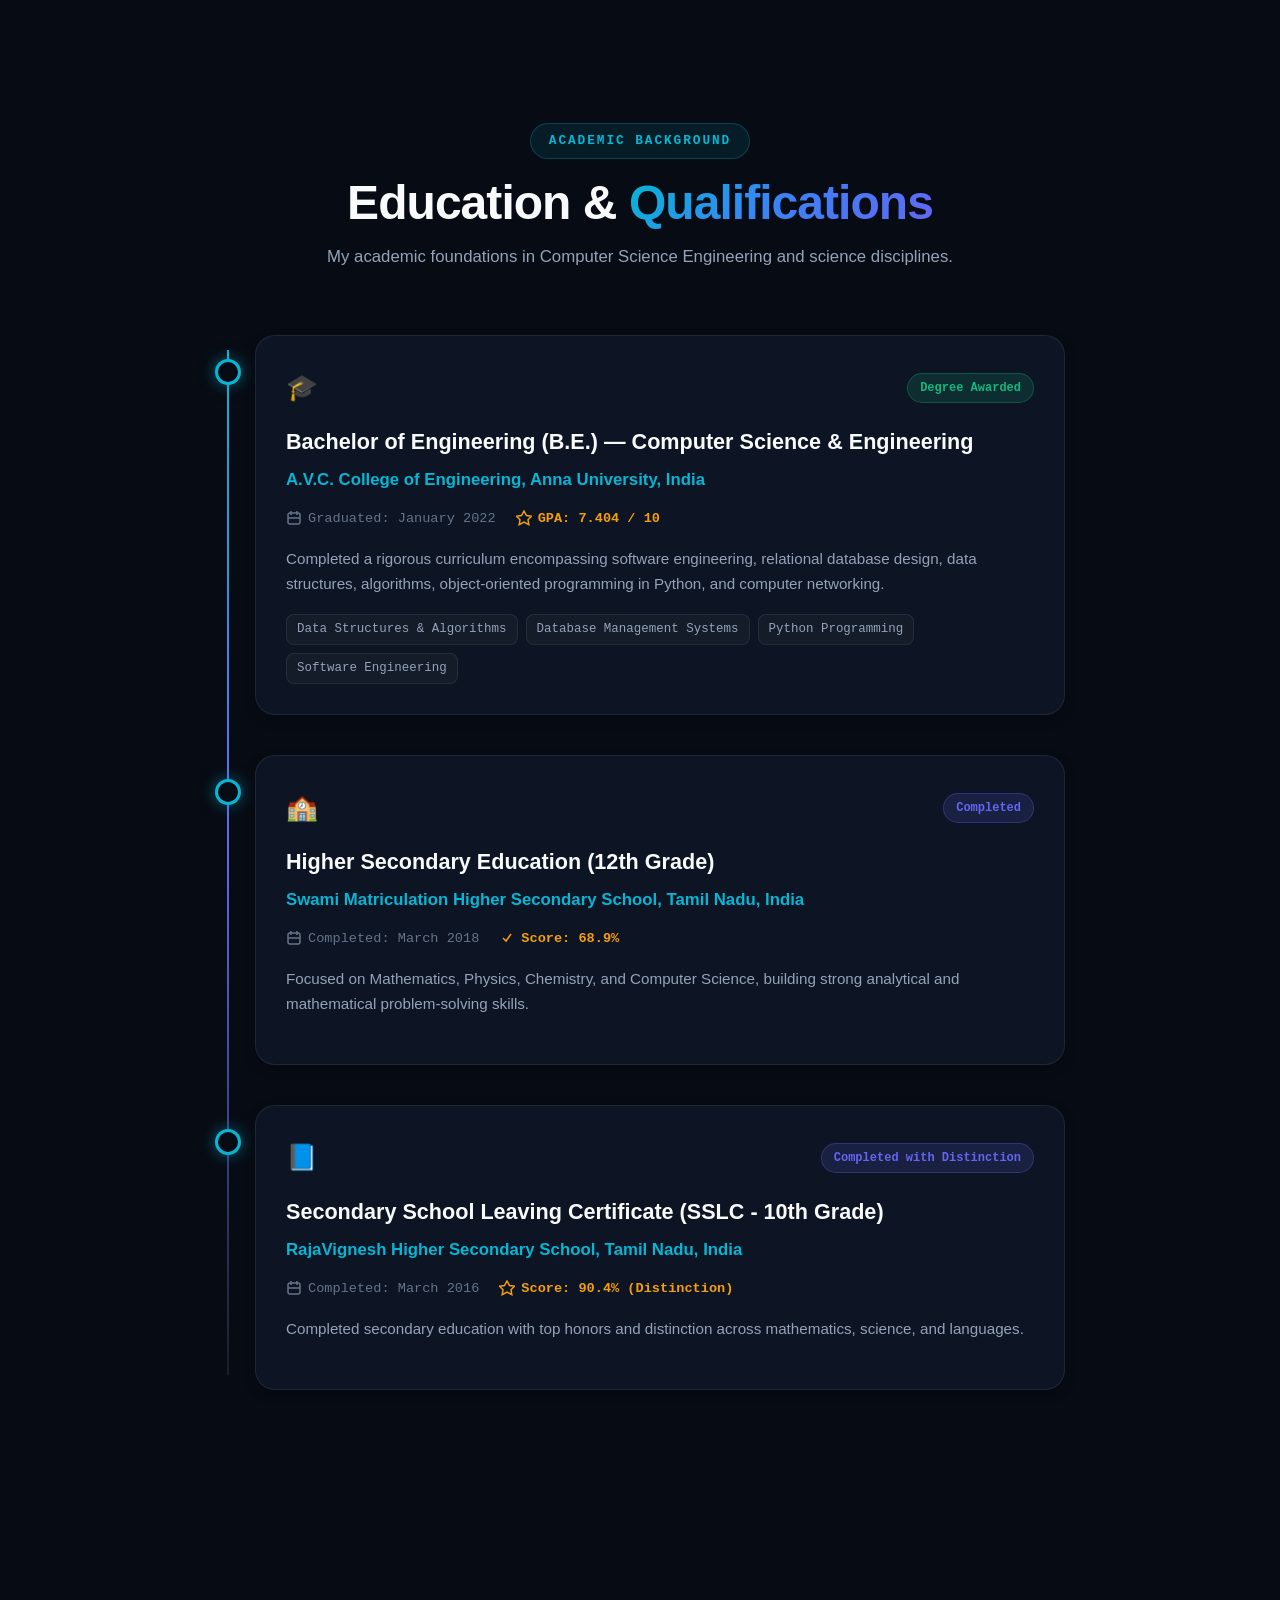
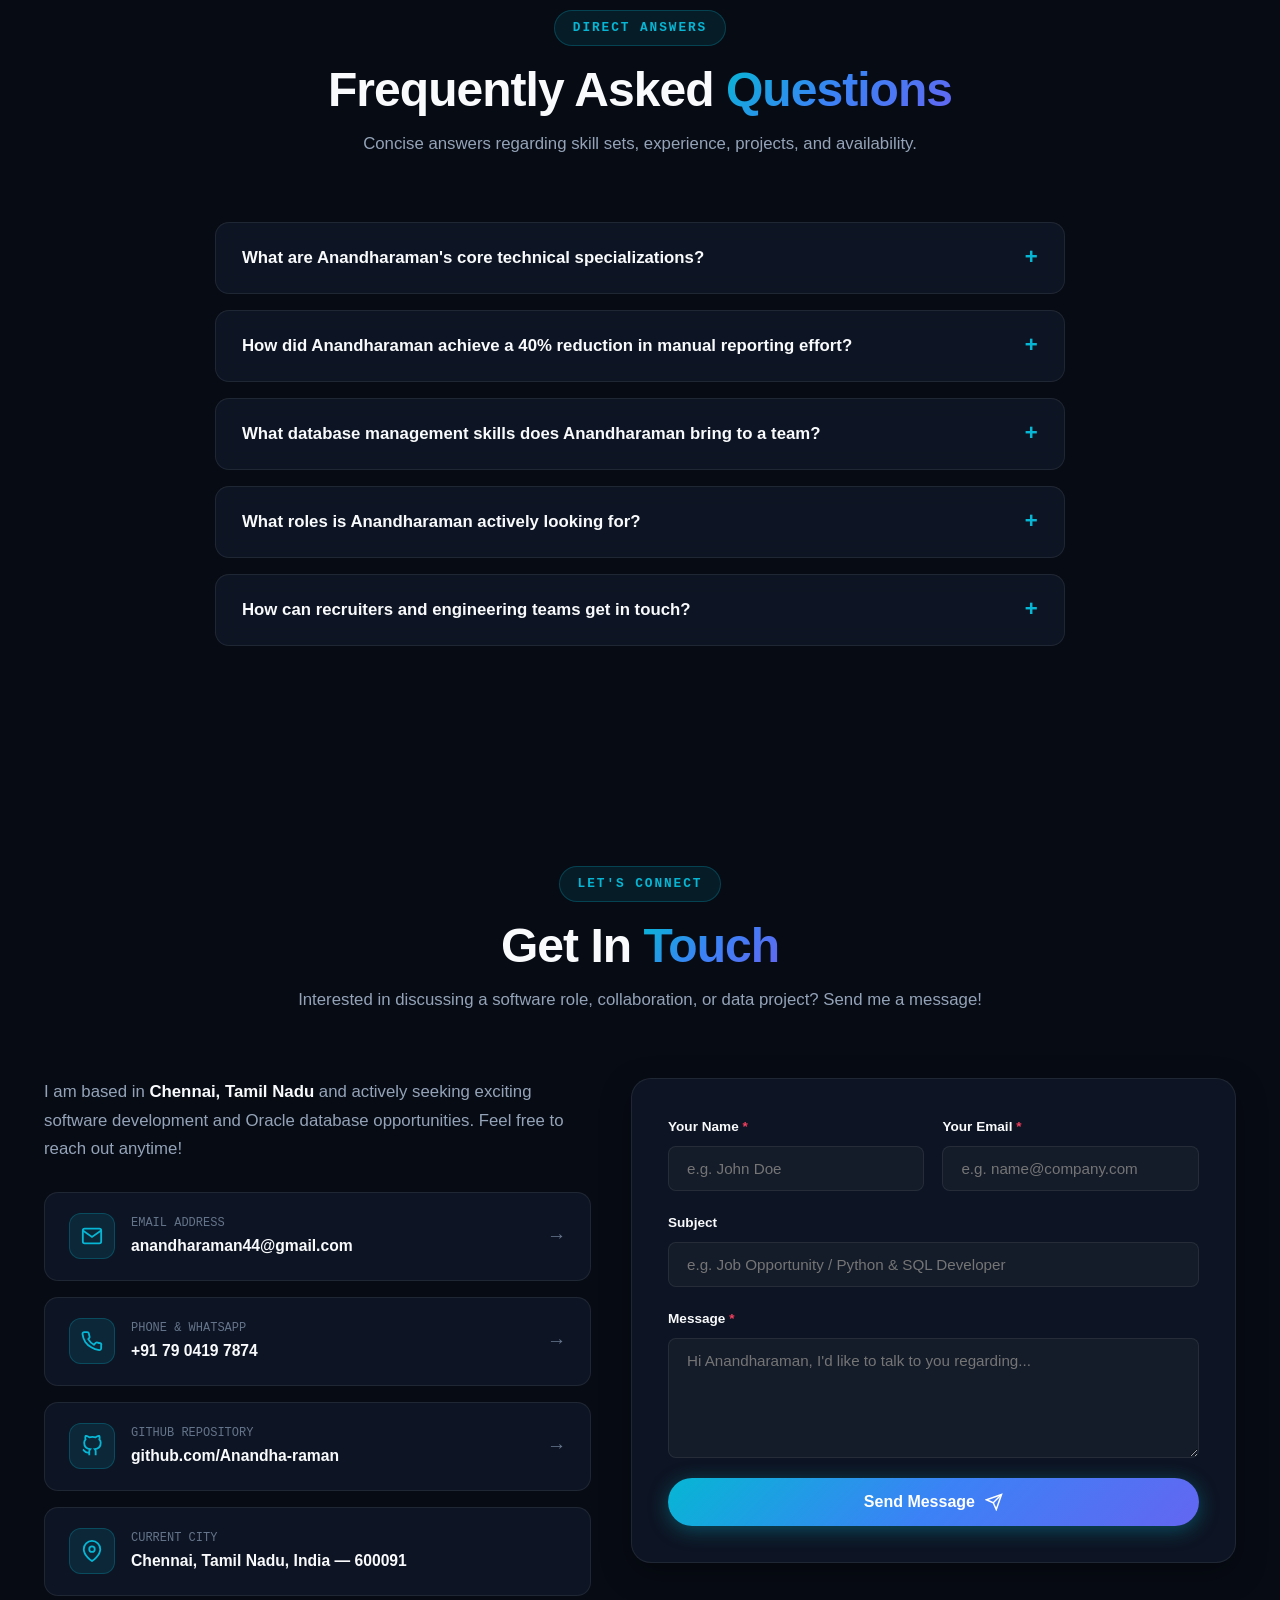
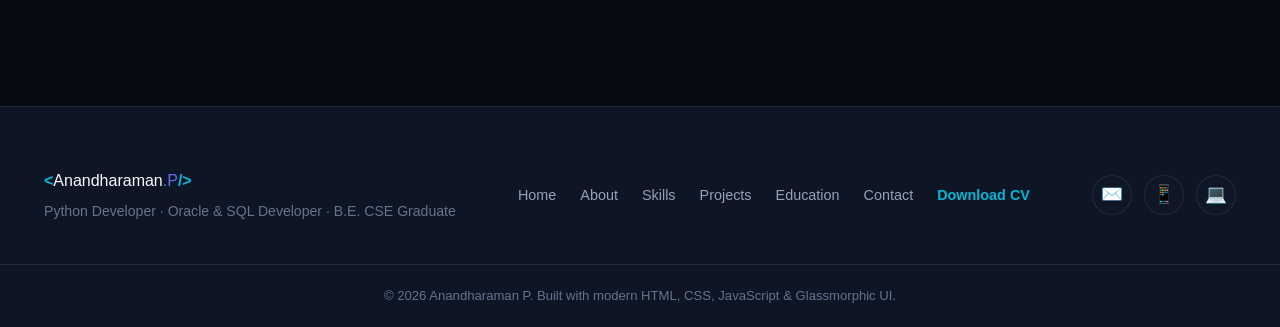
==== commit 7cbbdb00: "name change" ====
--- a/index.html
+++ b/index.html
@@ -2553,7 +2553,7 @@
 
           <h1 class="hero-name reveal-up">
             <span class="greeting">Hello, I'm</span>
-            <span class="name-highlight">Anandharaman P</span>
+            <span class="name-highlight">Anandharaman . P</span>
           </h1>
 
           <div class="hero-role reveal-up">
